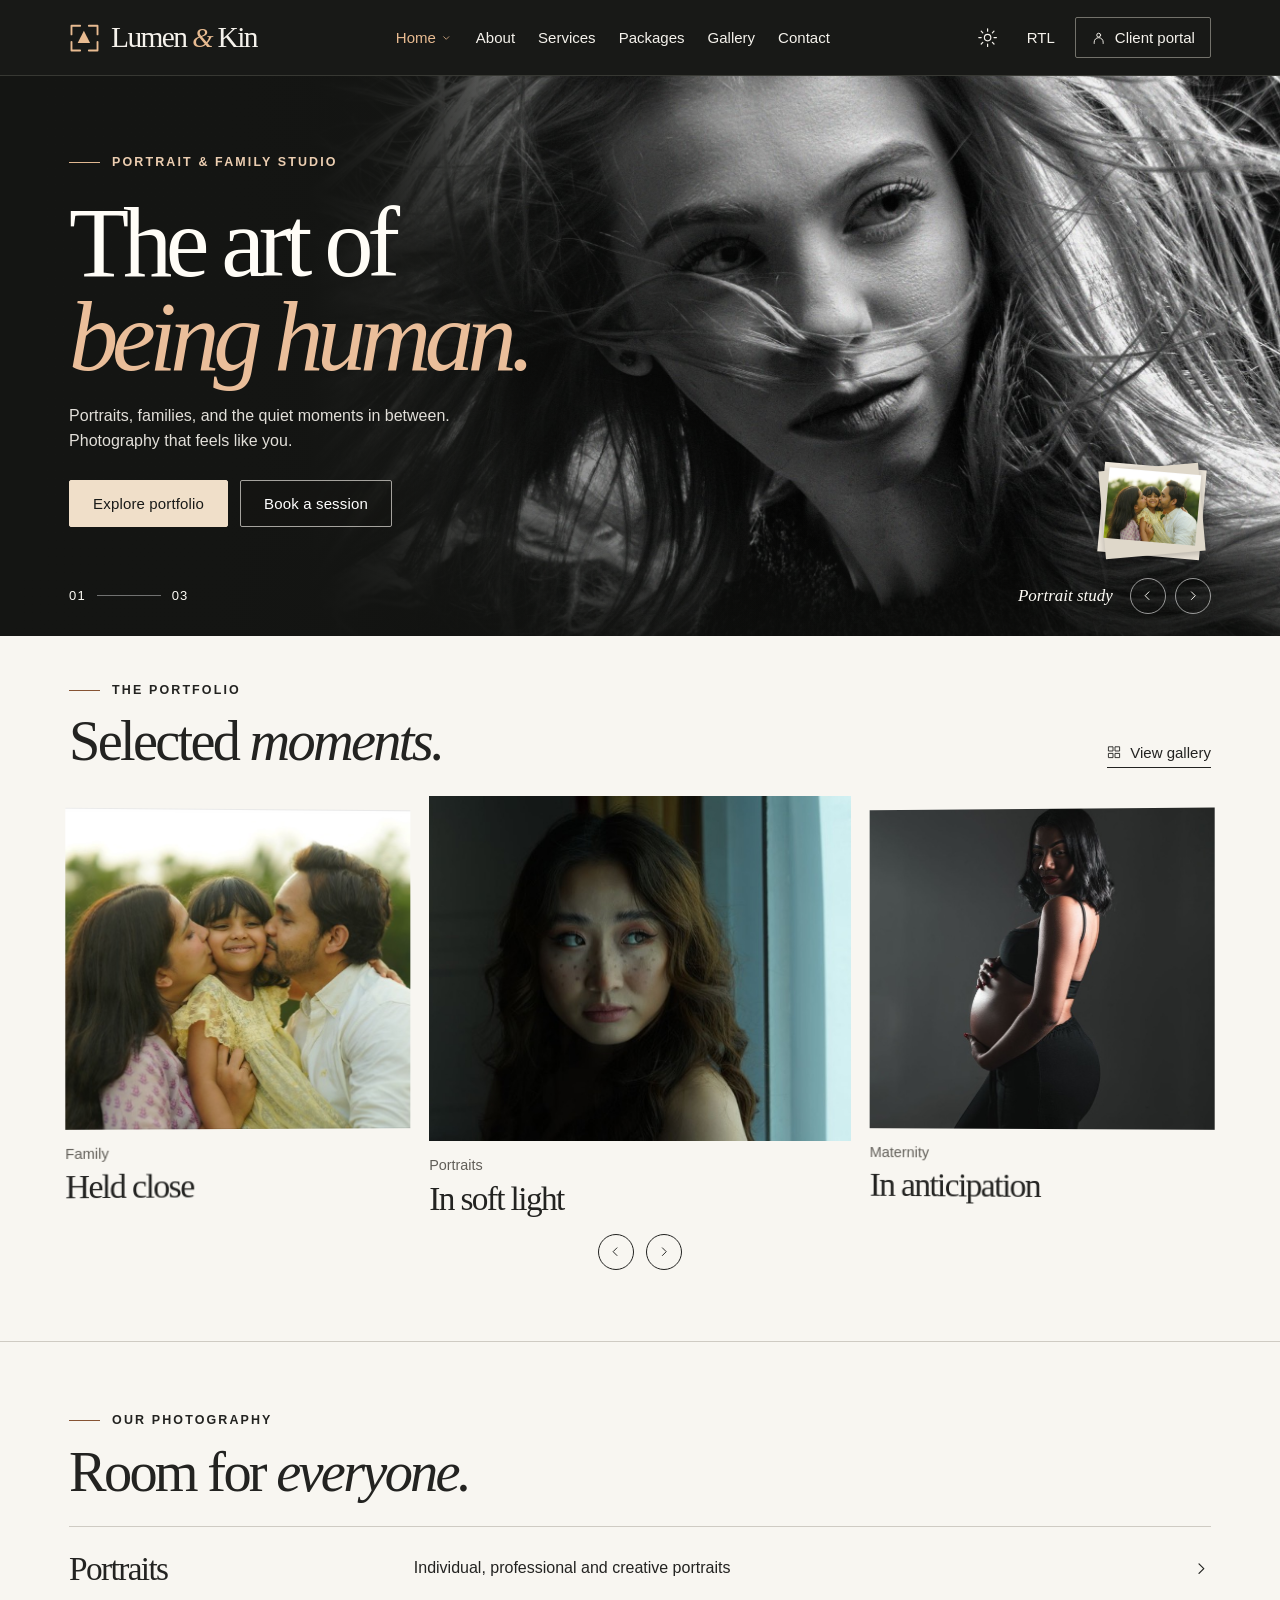
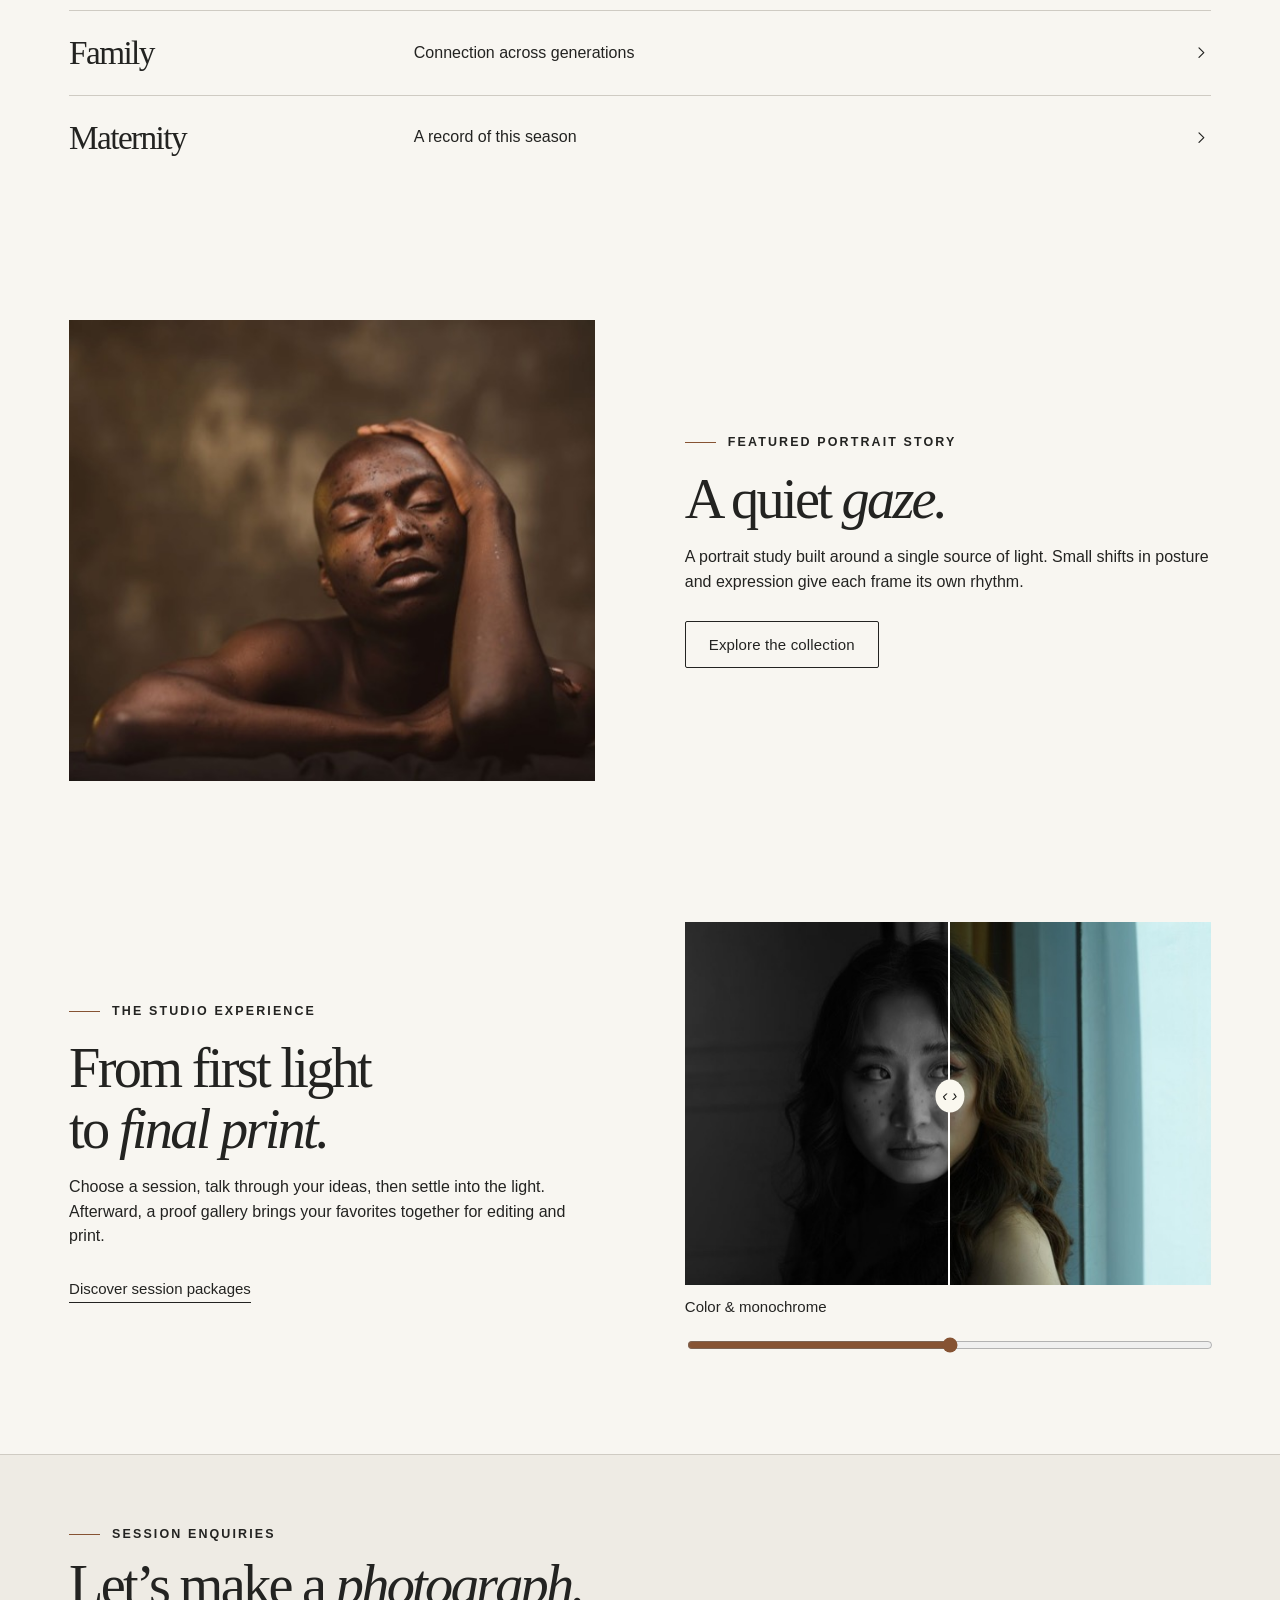
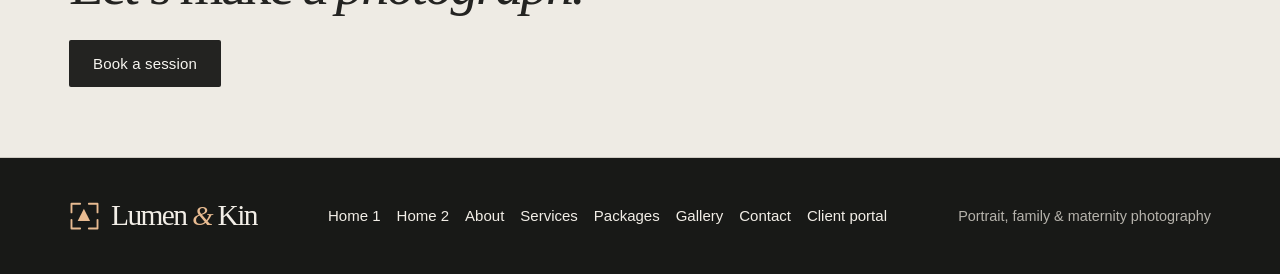
==== index.html @ b0a8c20d "Publish Lumen and Kin photography studio website" ====
<!doctype html>
<html lang="en">
  <head>
    <meta charset="utf-8" />
    <meta name="viewport" content="width=device-width,initial-scale=1" />
    <title>Photography studio | Lumen &amp; Kin</title>
    <meta
      name="description"
      content="Portrait, family and maternity photography at Lumen &amp; Kin."
    />
    <link rel="icon" href="assets/icons/mark.svg" />
    <link rel="stylesheet" href="assets/css/style.css" />
    <script src="assets/js/prefs.js"></script>
  </head>
  <body data-page="home">
    <header>
      <a class="brand" href="index.html"
        ><svg
          aria-hidden="true"
          viewBox="0 0 25 25"
          fill="none"
          stroke="currentColor"
          stroke-width="1.5"
          stroke-linecap="round"
          stroke-linejoin="round"
        >
          <path d="M2 10V3h7m14 7V3h-7M2 16v7h7m14-7v7h-7" />
          <path d="m7 17 5-10 5 10Z" fill="currentColor" stroke="none" /></svg
        ><span>Lumen <i>&amp;</i> Kin</span></a
      >
      <nav>
        <details>
          <summary class="active">
            Home
            <svg
              aria-hidden="true"
              viewBox="0 0 25 25"
              fill="none"
              stroke="currentColor"
              stroke-width="1.5"
              stroke-linecap="round"
              stroke-linejoin="round"
            >
              <path d="m7 10 5 5 5-5" />
            </svg>
          </summary>
          <div>
            <a class="" href="index.html">Home 1</a
            ><a class="" href="pages/home2.html">Home 2</a>
          </div>
        </details>
        <a class="" href="pages/about.html">About</a
        ><a class="" href="pages/services.html">Services</a
        ><a class="" href="pages/packages.html">Packages</a
        ><a class="" href="pages/gallery.html">Gallery</a
        ><a class="" href="pages/contact.html">Contact</a>
      </nav>
      <div class="utilities">
        <button class="icon" data-theme aria-label="Switch theme">
          <svg
            aria-hidden="true"
            viewBox="0 0 25 25"
            fill="none"
            stroke="currentColor"
            stroke-width="1.5"
            stroke-linecap="round"
            stroke-linejoin="round"
          >
            <circle cx="12" cy="12" r="4" />
            <path
              d="M12 1v3m0 16v3M1 12h3m16 0h3M4 4l2 2m12 12 2 2M4 20l2-2M18 6l2-2"
            />
          </svg></button
        ><button class="dir" data-dir>RTL</button
        ><a class="portal" href="pages/login.html"
          ><svg
            aria-hidden="true"
            viewBox="0 0 25 25"
            fill="none"
            stroke="currentColor"
            stroke-width="1.5"
            stroke-linecap="round"
            stroke-linejoin="round"
          >
            <circle cx="12" cy="8" r="3" />
            <path d="M5 21v-2a7 7 0 0 1 14 0v2" />
          </svg>
          Client portal</a
        >
      </div>
      <button class="hamb icon" aria-label="Open navigation" data-menu>
        <svg
          aria-hidden="true"
          viewBox="0 0 25 25"
          fill="none"
          stroke="currentColor"
          stroke-width="1.5"
          stroke-linecap="round"
          stroke-linejoin="round"
        >
          <path d="M3 6h18M3 12h18M3 18h18" />
        </svg>
      </button>
    </header>
    <dialog class="drawer">
      <div class="drawer-head">
        <a class="brand" href="index.html"
          ><svg
            aria-hidden="true"
            viewBox="0 0 25 25"
            fill="none"
            stroke="currentColor"
            stroke-width="1.5"
            stroke-linecap="round"
            stroke-linejoin="round"
          >
            <path d="M2 10V3h7m14 7V3h-7M2 16v7h7m14-7v7h-7" />
            <path d="m7 17 5-10 5 10Z" fill="currentColor" stroke="none" /></svg
          ><span>Lumen <i>&amp;</i> Kin</span></a
        ><button class="icon" data-close aria-label="Close navigation">
          <svg
            aria-hidden="true"
            viewBox="0 0 25 25"
            fill="none"
            stroke="currentColor"
            stroke-width="1.5"
            stroke-linecap="round"
            stroke-linejoin="round"
          >
            <path d="m5 5 14 14M19 5 5 19" />
          </svg>
        </button>
      </div>
      <div class="drawer-links">
        <a class="" href="index.html">Home 1</a
        ><a class="" href="pages/home2.html">Home 2</a
        ><a class="" href="pages/about.html">About</a
        ><a class="" href="pages/services.html">Services</a
        ><a class="" href="pages/packages.html">Packages</a
        ><a class="" href="pages/gallery.html">Gallery</a
        ><a class="" href="pages/contact.html">Contact</a
        ><a class="" href="pages/login.html">Client portal</a>
      </div>
      <div class="tools">
        <button class="icon" data-theme aria-label="Switch theme">
          <svg
            aria-hidden="true"
            viewBox="0 0 25 25"
            fill="none"
            stroke="currentColor"
            stroke-width="1.5"
            stroke-linecap="round"
            stroke-linejoin="round"
          >
            <circle cx="12" cy="12" r="4" />
            <path
              d="M12 1v3m0 16v3M1 12h3m16 0h3M4 4l2 2m12 12 2 2M4 20l2-2M18 6l2-2"
            />
          </svg></button
        ><button class="dir" data-dir>RTL</button>
      </div>
    </dialog>
    <main>
      <section class="hero">
        <img
          width="2000"
          height="1183"
          src="assets/images/hero.jpg"
          srcset="
            assets/images/hero-small.jpg  640w,
            assets/images/hero.jpg       2000w
          "
          sizes="(max-width: 740px) 100vw, 76vw"
          alt="Black-and-white portrait"
          class="hero-photo"
          loading="eager"
          decoding="async"
        />
        <div class="shade"></div>
        <div class="hero-copy">
          <div class="eyebrow"><b></b>PORTRAIT &amp; FAMILY STUDIO</div>
          <h1>The art of<br /><em>being human.</em></h1>
          <p>
            Portraits, families, and the quiet moments in between.<br
              class="wide"
            />
            Photography that feels like you.
          </p>
          <div class="actions">
            <a class="button" href="pages/gallery.html">Explore portfolio</a
            ><a class="button outline" href="pages/contact.html"
              >Book a session</a
            >
          </div>
        </div>
        <button
          class="print-stack"
          data-hero="1"
          aria-label="Focus next photographic print"
        >
          <img src="assets/images/family-small.jpg" alt="" />
        </button>
        <div class="hero-bottom">
          <span class="hero-index">01 <b></b> 03</span>
          <div class="hero-controls">
            <span id="hero-caption">Portrait study</span
            ><button
              class="round"
              data-hero="-1"
              aria-label="Previous photograph"
            >
              <svg
                aria-hidden="true"
                viewBox="0 0 25 25"
                fill="none"
                stroke="currentColor"
                stroke-width="1.5"
                stroke-linecap="round"
                stroke-linejoin="round"
              >
                <path d="m14 6-6 6 6 6" />
              </svg></button
            ><button class="round" data-hero="1" aria-label="Next photograph">
              <svg
                aria-hidden="true"
                viewBox="0 0 25 25"
                fill="none"
                stroke="currentColor"
                stroke-width="1.5"
                stroke-linecap="round"
                stroke-linejoin="round"
              >
                <path d="m10 6 6 6-6 6" />
              </svg>
            </button>
          </div>
        </div>
      </section>
      <section class="wrap selected">
        <div class="eyebrow"><b></b>THE PORTFOLIO</div>
        <div class="section-head">
          <h2>Selected <em>moments.</em></h2>
          <a class="textlink" href="pages/gallery.html"
            ><svg
              aria-hidden="true"
              viewBox="0 0 25 25"
              fill="none"
              stroke="currentColor"
              stroke-width="1.5"
              stroke-linecap="round"
              stroke-linejoin="round"
            >
              <path d="M3 3h7v7H3zM14 3h7v7h-7zM3 14h7v7H3zM14 14h7v7h-7z" />
            </svg>
            View gallery</a
          >
        </div>
        <div class="film" tabindex="0" aria-label="Selected moments gallery">
          <a href="pages/gallery.html?category=Family"
            ><img
              width="1600"
              height="1067"
              src="assets/images/family.jpg"
              srcset="
                assets/images/family-small.jpg  640w,
                assets/images/family.jpg       1600w
              "
              sizes="(max-width: 740px) 100vw, 50vw"
              alt="Held close"
              class=""
              loading="lazy"
              decoding="async"
            /><small>Family</small>
            <h3>Held close</h3></a
          ><a href="pages/gallery.html?category=Portraits"
            ><img
              width="1100"
              height="734"
              src="assets/images/portrait.jpg"
              srcset="
                assets/images/portrait-small.jpg  640w,
                assets/images/portrait.jpg       1100w
              "
              sizes="(max-width: 740px) 100vw, 50vw"
              alt="In soft light"
              class=""
              loading="lazy"
              decoding="async"
            /><small>Portraits</small>
            <h3>In soft light</h3></a
          ><a href="pages/gallery.html?category=Maternity"
            ><img
              width="1100"
              height="1375"
              src="assets/images/maternity.jpg"
              srcset="
                assets/images/maternity-small.jpg  640w,
                assets/images/maternity.jpg       1100w
              "
              sizes="(max-width: 740px) 100vw, 50vw"
              alt="In anticipation"
              class=""
              loading="lazy"
              decoding="async"
            /><small>Maternity</small>
            <h3>In anticipation</h3></a
          >
        </div>
        <div class="film-controls">
          <button class="round" data-film="-1" aria-label="Previous photograph">
            <svg
              aria-hidden="true"
              viewBox="0 0 25 25"
              fill="none"
              stroke="currentColor"
              stroke-width="1.5"
              stroke-linecap="round"
              stroke-linejoin="round"
            >
              <path d="m14 6-6 6 6 6" />
            </svg></button
          ><button class="round" data-film="1" aria-label="Next photograph">
            <svg
              aria-hidden="true"
              viewBox="0 0 25 25"
              fill="none"
              stroke="currentColor"
              stroke-width="1.5"
              stroke-linecap="round"
              stroke-linejoin="round"
            >
              <path d="m10 6 6 6-6 6" />
            </svg>
          </button>
        </div>
      </section>
      <section class="wrap editorial">
        <div class="eyebrow"><b></b>OUR PHOTOGRAPHY</div>
        <h2>Room for <em>everyone.</em></h2>
        <a href="pages/services.html#Portraits"
          ><h3>Portraits</h3>
          <span>Individual, professional and creative portraits</span
          ><svg
            aria-hidden="true"
            viewBox="0 0 25 25"
            fill="none"
            stroke="currentColor"
            stroke-width="1.5"
            stroke-linecap="round"
            stroke-linejoin="round"
          >
            <path d="m10 6 6 6-6 6" /></svg></a
        ><a href="pages/services.html#Family"
          ><h3>Family</h3>
          <span>Connection across generations</span
          ><svg
            aria-hidden="true"
            viewBox="0 0 25 25"
            fill="none"
            stroke="currentColor"
            stroke-width="1.5"
            stroke-linecap="round"
            stroke-linejoin="round"
          >
            <path d="m10 6 6 6-6 6" /></svg></a
        ><a href="pages/services.html#Maternity"
          ><h3>Maternity</h3>
          <span>A record of this season</span
          ><svg
            aria-hidden="true"
            viewBox="0 0 25 25"
            fill="none"
            stroke="currentColor"
            stroke-width="1.5"
            stroke-linecap="round"
            stroke-linejoin="round"
          >
            <path d="m10 6 6 6-6 6" /></svg
        ></a>
      </section>
      <section class="wrap story">
        <img
          width="1100"
          height="734"
          src="assets/images/portrait-2.jpg"
          srcset="
            assets/images/portrait-2-small.jpg  640w,
            assets/images/portrait-2.jpg       1100w
          "
          sizes="(max-width: 740px) 100vw, 50vw"
          alt="A portrait study in available light"
          class=""
          loading="lazy"
          decoding="async"
        />
        <div>
          <div class="eyebrow"><b></b>FEATURED PORTRAIT STORY</div>
          <h2>A quiet <em>gaze.</em></h2>
          <p>
            A portrait study built around a single source of light. Small shifts
            in posture and expression give each frame its own rhythm.
          </p>
          <a class="button outline" href="pages/gallery.html"
            >Explore the collection</a
          >
        </div>
      </section>
      <section class="wrap story">
        <div>
          <div class="eyebrow"><b></b>THE STUDIO EXPERIENCE</div>
          <h2>From first light<br />to <em>final print.</em></h2>
          <p>
            Choose a session, talk through your ideas, then settle into the
            light. Afterward, a proof gallery brings your favorites together for
            editing and print.
          </p>
          <a class="textlink" href="pages/packages.html"
            >Discover session packages</a
          >
        </div>
        <div>
          <div class="compare">
            <img
              width="1100"
              height="734"
              src="assets/images/portrait.jpg"
              srcset="
                assets/images/portrait-small.jpg  640w,
                assets/images/portrait.jpg       1100w
              "
              sizes="(max-width: 740px) 100vw, 50vw"
              alt="Portrait in color"
              class=""
              loading="lazy"
              decoding="async"
            /><img
              width="1100"
              height="734"
              src="assets/images/portrait.jpg"
              srcset="
                assets/images/portrait-small.jpg  640w,
                assets/images/portrait.jpg       1100w
              "
              sizes="(max-width: 740px) 100vw, 50vw"
              alt=""
              class="mono"
              loading="lazy"
              decoding="async"
            /><i></i>
          </div>
          <label class="range"
            >Color &amp; monochrome<input
              type="range"
              value="50"
              aria-label="Color and monochrome comparison"
          /></label>
        </div>
      </section>
      <section class="invite wrap">
        <div class="eyebrow"><b></b>SESSION ENQUIRIES</div>
        <h2>Let’s make a <em>photograph.</em></h2>
        <a class="button" href="pages/contact.html">Book a session</a>
      </section>
    </main>
    <footer>
      <a class="brand" href="index.html"
        ><svg
          aria-hidden="true"
          viewBox="0 0 25 25"
          fill="none"
          stroke="currentColor"
          stroke-width="1.5"
          stroke-linecap="round"
          stroke-linejoin="round"
        >
          <path d="M2 10V3h7m14 7V3h-7M2 16v7h7m14-7v7h-7" />
          <path d="m7 17 5-10 5 10Z" fill="currentColor" stroke="none" /></svg
        ><span>Lumen <i>&amp;</i> Kin</span></a
      >
      <nav>
        <a class="" href="index.html">Home 1</a
        ><a class="" href="pages/home2.html">Home 2</a
        ><a class="" href="pages/about.html">About</a
        ><a class="" href="pages/services.html">Services</a
        ><a class="" href="pages/packages.html">Packages</a
        ><a class="" href="pages/gallery.html">Gallery</a
        ><a class="" href="pages/contact.html">Contact</a
        ><a class="" href="pages/login.html">Client portal</a>
      </nav>
      <small>Portrait, family &amp; maternity photography</small>
    </footer>
    <button class="back icon" aria-label="Back to top">
      <svg
        aria-hidden="true"
        viewBox="0 0 25 25"
        fill="none"
        stroke="currentColor"
        stroke-width="1.5"
        stroke-linecap="round"
        stroke-linejoin="round"
      >
        <path d="m6 14 6-6 6 6" />
      </svg>
    </button>
    <dialog id="viewer">
      <div class="viewerbar">
        <span></span
        ><button class="icon" data-close aria-label="Close viewer">
          <svg
            aria-hidden="true"
            viewBox="0 0 25 25"
            fill="none"
            stroke="currentColor"
            stroke-width="1.5"
            stroke-linecap="round"
            stroke-linejoin="round"
          >
            <path d="m5 5 14 14M19 5 5 19" />
          </svg>
        </button>
      </div>
      <img alt="" />
      <div class="viewerbar">
        <button class="round" data-viewer="-1" aria-label="Previous photograph">
          <svg
            aria-hidden="true"
            viewBox="0 0 25 25"
            fill="none"
            stroke="currentColor"
            stroke-width="1.5"
            stroke-linecap="round"
            stroke-linejoin="round"
          >
            <path d="m14 6-6 6 6 6" />
          </svg></button
        ><button class="textlink" data-viewfav hidden></button
        ><button class="round" data-viewer="1" aria-label="Next photograph">
          <svg
            aria-hidden="true"
            viewBox="0 0 25 25"
            fill="none"
            stroke="currentColor"
            stroke-width="1.5"
            stroke-linecap="round"
            stroke-linejoin="round"
          >
            <path d="m10 6 6 6-6 6" />
          </svg>
        </button>
      </div>
    </dialog>
    <script defer src="assets/js/catalog.js"></script>
    <script defer src="assets/js/main.js"></script>
  </body>
</html>
---- assets/css/style.css ----
:root {
  color-scheme: light;
  --bg: #f8f6f1;
  --ink: #232321;
  --muted: #615e58;
  --line: #cfcbc3;
  --card: #eeebe4;
  --paper: #fffdf7;
  --accent: #865333;
  --gold: #e8bb91;
  --pad: clamp(20px, 5.4vw, 110px);
  font-family: "Helvetica Neue", Arial, sans-serif;
  font-size: 16px;
}
:root[data-theme="dark"] {
  color-scheme: dark;
  --bg: #1b1c1a;
  --ink: #f4f1eb;
  --muted: #bcb9b2;
  --line: #454641;
  --card: #262724;
  --paper: #30312f;
  --accent: #ebbd94;
}
* {
  box-sizing: border-box;
}
body {
  margin: 0;
  background: var(--bg);
  color: var(--ink);
  line-height: 1.55;
}
a,
button,
input,
select,
textarea {
  font: inherit;
}
a,
button {
  color: inherit;
}
a {
  text-decoration: none;
}
button,
summary,
select,
input[type="range"] {
  cursor: pointer;
}
button {
  background: none;
  border: 0;
}
button:focus-visible,
a:focus-visible,
summary:focus-visible,
input:focus-visible,
select:focus-visible,
textarea:focus-visible,
[tabindex]:focus-visible {
  outline: 3px solid #b47440;
  outline-offset: 4px;
}
button:disabled {
  opacity: 0.45;
  cursor: default;
}
[hidden] {
  display: none !important;
}
svg {
  width: 20px;
  height: 20px;
  flex: none;
}
img {
  display: block;
  max-width: 100%;
}
h1,
h2,
h3,
.brand {
  font-family: Georgia, "Times New Roman", serif;
  font-weight: 400;
  line-height: 1.07;
  margin: 0;
  letter-spacing: -0.048em;
}
h1 {
  font-size: clamp(3.3rem, 6.7vw, 7rem);
}
h2 {
  font-size: clamp(2.5rem, 4.4vw, 4.8rem);
}
h3 {
  font-size: clamp(1.6rem, 2.6vw, 2.8rem);
}
p {
  max-width: 63ch;
  margin: 1rem 0 1.6rem;
}
.muted,
.meta,
small {
  color: var(--muted);
}
small,
.meta {
  font-size: 0.9rem;
}
em {
  font-weight: 400;
}
.wrap {
  padding: clamp(42px, 5.5vw, 95px) var(--pad);
}
header {
  position: sticky;
  z-index: 10;
  top: 0;
  padding: 0 var(--pad);
  height: 76px;
  background: #181917;
  color: #f5f2ec;
  display: flex;
  align-items: center;
  justify-content: space-between;
  gap: 24px;
  border-bottom: 1px solid #373833;
}
header nav,
.utilities,
.tools,
.actions,
.section-head,
.hero-controls,
.film-controls,
.viewerbar,
.drawer-head {
  display: flex;
  align-items: center;
  gap: 20px;
}
.brand {
  display: inline-flex;
  align-items: center;
  gap: 11px;
  font-size: clamp(25px, 2.3vw, 38px);
  white-space: nowrap;
  direction: ltr;
}
.brand svg {
  width: 31px;
  height: 31px;
  color: var(--gold);
}
.brand i {
  color: var(--gold);
  font-size: 0.93em;
}
.brand span {
  letter-spacing: -0.055em;
}
header nav {
  gap: clamp(15px, 1.8vw, 32px);
}
header nav a,
summary,
.portal,
.dir {
  font-size: 15px;
}
header nav a:hover,
header summary:hover,
header .active {
  color: var(--gold);
}
details {
  position: relative;
}
summary {
  display: flex;
  align-items: center;
  gap: 4px;
  list-style: none;
}
summary::-webkit-details-marker {
  display: none;
}
summary svg {
  width: 13px;
}
header details > div {
  position: absolute;
  top: calc(100% + 14px);
  background: #22231f;
  padding: 12px;
  min-width: 115px;
  box-shadow: 0 8px 22px #0004;
}
header details a {
  display: block;
  padding: 7px;
}
.utilities {
  gap: 15px;
}
.portal {
  display: flex;
  gap: 8px;
  align-items: center;
  border: 1px solid #73726b;
  padding: 8px 15px;
  border-radius: 2px;
}
.portal svg {
  width: 16px;
}
.icon,
.round {
  display: inline-grid;
  place-items: center;
  min-width: 38px;
  min-height: 38px;
  padding: 6px;
}
.dir {
  padding: 5px;
}
.hamb {
  display: none;
}
.button {
  min-height: 46px;
  display: inline-flex;
  align-items: center;
  justify-content: center;
  background: var(--ink);
  color: var(--bg);
  padding: 11px 23px;
  border: 1px solid transparent;
  border-radius: 2px;
  font-size: 15px;
  font-weight: 500;
  letter-spacing: 0.01em;
}
.button:hover {
  filter: brightness(0.92);
}
.button.outline {
  border: 1px solid currentColor;
  background: transparent;
  color: inherit;
}
.actions {
  gap: 12px;
  flex-wrap: wrap;
}
.eyebrow {
  display: flex;
  align-items: center;
  gap: 12px;
  letter-spacing: 0.17em;
  font-size: 0.78rem;
  font-weight: 600;
  line-height: 1.4;
  text-transform: uppercase;
}
.eyebrow b {
  width: 31px;
  height: 1px;
  background: var(--accent);
}
.hero {
  position: relative;
  isolation: isolate;
  background: #151614;
  color: #fffdf7;
  min-height: 560px;
  height: min(43vw, 720px);
  overflow: hidden;
}
.hero-photo {
  position: absolute;
  inset-block: 0;
  right: 0;
  height: 100%;
  width: 76%;
  object-fit: cover;
  object-position: 50% 33%;
  z-index: -3;
  animation: develop 0.5s ease;
}
.shade {
  position: absolute;
  inset: 0;
  z-index: -2;
  background:
    linear-gradient(
      90deg,
      #141513 0%,
      #141513f5 17%,
      #131412c7 31%,
      #12131152 50%,
      transparent 71%
    ),
    linear-gradient(0deg, #10110faa, transparent 25%);
}
.hero-copy {
  padding: clamp(58px, 6.1vw, 116px) var(--pad) 88px;
}
.hero .eyebrow {
  color: #ecceb1;
}
.hero .eyebrow b {
  background: #e1b891;
}
.hero h1 {
  font-size: clamp(68px, 7.7vw, 138px);
  line-height: 0.96;
  margin: 24px 0 18px;
  letter-spacing: -0.065em;
}
.hero h1 em {
  color: #eabe9a;
}
.hero-copy p {
  font-size: clamp(16px, 1.15vw, 20px);
  line-height: 1.6;
  color: #e2dfd9;
  margin: 0 0 26px;
}
.hero .button {
  background: #f0dfc9;
  color: #191a18;
  border-color: #f0dfc9;
}
.hero .button.outline {
  border-color: #a5a39e;
  background: #13141244;
  color: white;
}
.hero-bottom {
  position: absolute;
  bottom: 22px;
  inset-inline: var(--pad);
  display: flex;
  justify-content: space-between;
  align-items: center;
}
.hero-index {
  font-size: 13px;
  letter-spacing: 0.08em;
  display: flex;
  align-items: center;
  gap: 11px;
}
.hero-index b {
  background: #ffffff65;
  height: 1px;
  width: 64px;
}
.hero-controls {
  gap: 9px;
}
.hero-controls > span {
  font:
    italic 17px Georgia,
    serif;
  margin-inline-end: 8px;
}
.round {
  border: 1px solid currentColor;
  border-radius: 50%;
  width: 36px;
  height: 36px;
  min-width: 36px;
  min-height: 36px;
}
.round svg {
  width: 16px;
  height: 16px;
}
.round:hover {
  background: #8883;
}
.hero-controls .round {
  border-color: #ffffff90;
}
.section-head {
  justify-content: space-between;
  align-items: baseline;
  flex-wrap: wrap;
}
.section-head h2,
.editorial h2,
.textblock h2,
.invite h2 {
  margin: 12px 0 24px;
}
.textlink {
  display: inline-flex;
  align-items: center;
  gap: 8px;
  border-bottom: 1px solid currentColor;
  font-size: 15px;
  padding: 2px 0;
}
.textlink svg {
  width: 15px;
  height: 15px;
}
.selected {
  padding-top: 46px;
}
.film {
  display: grid;
  grid-template-columns: 1fr 1.24fr 1fr;
  align-items: center;
  gap: 20px;
  perspective: 1300px;
  touch-action: pan-y;
}
.film a {
  min-width: 0;
}
.film img {
  width: 100%;
  height: clamp(220px, 25vw, 420px);
  object-fit: cover;
  object-position: center 33%;
  background: var(--card);
}
.film a:first-child {
  transform: rotateY(3deg);
}
.film a:last-child {
  transform: rotateY(-3deg);
}
.film a:nth-child(2) img {
  height: clamp(245px, 27vw, 450px);
}
.film small {
  display: block;
  margin-top: 13px;
}
.film h3 {
  margin: 4px 0;
}
.film-controls {
  justify-content: center;
  gap: 12px;
  margin-top: 14px;
}
.editorial,
.textblock,
.invite,
footer,
.packages article {
  border-top: 1px solid var(--line);
}
.editorial a {
  border-top: 1px solid var(--line);
  display: flex;
  align-items: center;
  gap: 25px;
  padding: 24px 0;
}
.editorial a h3 {
  min-width: 28%;
}
.editorial a svg {
  margin-inline-start: auto;
}
.story {
  display: grid;
  grid-template-columns: 1fr 1fr;
  gap: clamp(30px, 7vw, 120px);
  align-items: center;
}
.story > img,
.alternate > img {
  width: 100%;
  height: clamp(310px, 36vw, 580px);
  object-fit: cover;
  object-position: center 30%;
}
.story .eyebrow {
  margin-bottom: 18px;
}
.compare {
  position: relative;
  --split: 50%;
  aspect-ratio: 1.45;
}
.compare img {
  width: 100%;
  height: 100%;
  object-fit: cover;
  object-position: center 30%;
}
.compare .mono {
  position: absolute;
  inset: 0;
  filter: grayscale(1);
  clip-path: inset(0 calc(100% - var(--split)) 0 0);
}
.compare i {
  position: absolute;
  left: var(--split);
  top: 0;
  height: 100%;
  border-left: 2px solid white;
  pointer-events: none;
}
.range {
  margin-top: 10px;
}
.range input {
  direction: ltr;
}
.invite {
  background: var(--card);
}
footer {
  padding: 42px var(--pad);
  background: #181917;
  color: #f2eee7;
  display: flex;
  align-items: center;
  flex-wrap: wrap;
  justify-content: space-between;
  gap: 28px;
}
footer nav {
  display: flex;
  gap: 16px;
  flex-wrap: wrap;
  font-size: 15px;
}
footer small {
  color: #b6b3ac;
}
.back {
  position: fixed;
  bottom: 18px;
  right: 18px;
  border-radius: 50%;
  background: var(--ink);
  color: var(--bg);
  z-index: 5;
  visibility: hidden;
}
.back.show {
  visibility: visible;
}
.pagehead {
  padding-bottom: 30px;
}
.pagehead h1,
.alternate h1 {
  margin: 16px 0;
}
.alternate > img {
  height: clamp(260px, 42vw, 700px);
  margin-top: 30px;
}
.pagehead p {
  font-size: 18px;
}
.service {
  scroll-margin-top: 76px;
}
.service:nth-of-type(odd) > img {
  order: 1;
}
.packages {
  display: grid;
  grid-template-columns: 1fr 1fr;
  gap: 22px;
  padding-top: 10px;
}
.packages article {
  background: var(--card);
  padding: clamp(20px, 3vw, 55px);
  scroll-margin-top: 96px;
}
.packages article:nth-child(2) {
  background: #393e36;
  color: #f9f4eb;
}
.packages article:nth-child(2) .meta {
  color: #d6d8cf;
}
.packages h2 {
  font-size: clamp(34px, 3.6vw, 65px);
  margin: 14px 0;
}
.packages strong {
  font:
    32px Georgia,
    serif;
}
.filters {
  display: flex;
  gap: 8px;
  flex-wrap: wrap;
  margin-bottom: 24px;
}
.filters button,
.choice {
  border: 1px solid var(--line);
  padding: 8px 14px;
}
.filters [aria-pressed="true"],
.choice[aria-pressed="true"] {
  background: var(--ink);
  color: var(--bg);
}
.gallery-grid,
.proof-grid {
  display: grid;
  grid-template-columns: repeat(3, minmax(0, 1fr));
  gap: 24px;
}
.gallery-grid button,
.thumb {
  padding: 0;
  text-align: start;
  display: block;
  width: 100%;
}
.gallery-grid img,
.proof-grid img {
  width: 100%;
  aspect-ratio: 4/5;
  object-fit: cover;
  object-position: 50% 30%;
  background: var(--card);
}
.gallery-grid button span {
  display: flex;
  align-items: baseline;
  justify-content: space-between;
  gap: 8px;
  margin-top: 8px;
  font:
    24px Georgia,
    serif;
}
.gallery-grid small {
  font:
    14px Arial,
    sans-serif;
}
dialog {
  color: var(--ink);
  background: var(--bg);
  border: 1px solid var(--line);
  max-width: 94vw;
}
dialog::backdrop {
  background: #101110bb;
}
body:has(dialog[open]) {
  overflow: hidden;
}
.drawer {
  position: fixed;
  inset: 0 auto 0 0;
  margin: 0;
  height: 100dvh;
  max-height: none;
  width: min(350px, 90vw);
  padding: 20px;
  overflow: auto;
}
.drawer-head,
.viewerbar {
  justify-content: space-between;
}
.drawer-links {
  display: grid;
  gap: 2px;
  margin: 20px 0;
}
.drawer-links a {
  padding: 9px 0;
  border-bottom: 1px solid var(--line);
}
.drawer .brand svg,
.drawer .brand i {
  color: var(--accent);
}
#viewer {
  width: fit-content;
  padding: 14px;
}
#viewer > img {
  width: auto;
  max-width: min(960px, 85vw);
  height: min(65vh, 700px);
  object-fit: contain;
}
.viewerbar {
  padding: 6px;
}
.formwrap {
  max-width: 1050px;
  padding-top: 10px;
}
.formgrid,
.dash-split {
  display: grid;
  grid-template-columns: 1fr 1fr;
  gap: 0 18px;
}
label {
  display: block;
  margin-bottom: 18px;
  font-size: 15px;
}
input,
textarea,
select {
  display: block;
  width: 100%;
  margin-top: 6px;
  border: 1px solid var(--line);
  border-radius: 2px;
  background: var(--paper);
  color: var(--ink);
  padding: 12px;
  min-width: 0;
}
select {
  appearance: none;
  padding-inline-end: 32px;
  background-image: url("data:image/svg+xml,%3Csvg xmlns='http://www.w3.org/2000/svg' width='12' height='8'%3E%3Cpath d='m1 1 5 5 5-5' fill='none' stroke='%23888075' stroke-width='2'/%3E%3C/svg%3E");
  background-repeat: no-repeat;
  background-position: right 12px center;
}
textarea {
  resize: vertical;
}
pre {
  white-space: pre-wrap;
  overflow-wrap: anywhere;
  font: inherit;
}
.login {
  min-height: 100dvh;
  display: grid;
  grid-template-columns: 1fr 1fr;
}
.login-image {
  position: relative;
}
.login-image img {
  height: 100%;
  width: 100%;
  object-fit: cover;
  position: absolute;
}
.login > section {
  padding: clamp(28px, 6vw, 100px);
  align-self: center;
}
.login .brand {
  margin-bottom: 45px;
}
.login .eyebrow {
  margin: 12px 0;
}
.login form {
  margin-bottom: 12px;
}
.login > section > .button,
.login > section > .textlink:last-child {
  display: block;
  width: fit-content;
  margin-top: 18px;
}
.password {
  position: relative;
}
.password input {
  padding-inline-end: 70px;
}
.password button {
  position: absolute;
  inset-inline-end: 4px;
  top: 5px;
  padding: 8px;
}
.check {
  display: flex;
  gap: 10px;
  align-items: center;
}
.check input {
  width: auto;
  margin: 0;
}
.dash {
  display: grid;
  grid-template-columns: 240px minmax(0, 1fr);
  min-height: 100dvh;
}
.dash aside {
  position: sticky;
  top: 0;
  height: 100dvh;
  overflow: auto;
  padding: 32px 22px;
  background: #1d201d;
  color: #f5f1e9;
}
.dash aside .brand {
  font-size: 28px;
  gap: 7px;
}
.dash aside .brand svg {
  width: 26px;
}
.dash aside nav {
  display: grid;
  gap: 4px;
  margin: 40px 0 25px;
}
.dash aside nav a {
  padding: 10px;
  border-radius: 2px;
}
.dash aside .active {
  background: #393a33;
}
.dash aside .tools {
  margin-top: 25px;
}
.dash > header {
  display: none;
}
.dash main {
  padding: clamp(24px, 4vw, 75px);
  max-width: 1450px;
  width: 100%;
  overflow-wrap: anywhere;
}
.dash h1 {
  font-size: clamp(42px, 5vw, 78px);
  margin: 14px 0;
}
.dash h2,
#review h2 {
  font-size: clamp(26px, 3vw, 40px);
  margin: 20px 0;
}
.dash h3 {
  font-size: 25px;
}
.dash .panel {
  padding: 24px;
  background: var(--card);
  margin: 20px 0;
}
.dash .panel > :first-child {
  margin-top: 0;
}
.dash .proof-grid {
  gap: 18px;
}
.proof-actions,
.orderrow {
  display: flex;
  align-items: center;
  justify-content: space-between;
  gap: 12px;
  flex-wrap: wrap;
  padding: 10px 0;
}
.orderrow {
  border-bottom: 1px solid var(--line);
}
.orderrow input {
  width: 75px;
}
.orderrow img {
  width: 64px;
  height: 72px;
  object-fit: cover;
}
.dash label {
  max-width: 600px;
}
.dash .stats {
  display: flex;
  gap: 30px;
  flex-wrap: wrap;
}
.stats strong {
  font:
    36px Georgia,
    serif;
  display: block;
}
.dash .bannerphoto {
  width: 100%;
  max-height: 300px;
  object-fit: cover;
  object-position: center 35%;
}
.notice {
  color: var(--muted);
  font-size: 15px;
}
.dash form {
  max-width: 760px;
}
.dash form .panel {
  border-inline-start: 2px solid var(--accent);
}
.check input,
.range input {
  accent-color: var(--accent);
}
[dir="rtl"] select {
  background-position: left 12px center;
}
[dir="rtl"] .hero-photo {
  right: auto;
  left: 0;
}
[dir="rtl"] .shade {
  transform: scaleX(-1);
}
@keyframes develop {
  from {
    opacity: 0.55;
    transform: scale(1.015);
  }
  to {
    opacity: 1;
    transform: scale(1);
  }
}
@media (max-width: 1180px) {
  header nav,
  .utilities {
    display: none;
  }
  .hamb,
  .dash > header {
    display: flex;
  }
  .dash {
    display: block;
  }
  .dash aside {
    display: none;
  }
  .dash > header {
    justify-content: space-between;
  }
  .hero {
    height: 540px;
    min-height: 520px;
  }
  .hero-copy {
    padding-top: 68px;
  }
  .hero h1 {
    font-size: clamp(72px, 8.2vw, 110px);
  }
}
@media (max-width: 740px) {
  header {
    height: 64px;
  }
  .brand {
    font-size: 27px;
  }
  .hero {
    height: 600px;
    min-height: 0;
  }
  .hero-photo {
    width: 100%;
    height: 76%;
    object-position: 55% 29%;
  }
  .shade {
    background: linear-gradient(
      0deg,
      #141513 2%,
      #141513fa 24%,
      #141513ab 48%,
      #10110f05 76%
    );
  }
  .hero-copy {
    position: absolute;
    bottom: 65px;
    padding: 0 var(--pad);
  }
  .hero h1 {
    font-size: clamp(57px, 12vw, 82px);
    margin: 14px 0;
  }
  .hero-copy p {
    max-width: 390px;
    font-size: 16px;
    margin-bottom: 20px;
  }
  .hero-bottom {
    bottom: 14px;
  }
  .hero-controls > span {
    font-size: 14px;
  }
  .hero .button {
    padding: 10px 15px;
  }
  .hero-index b {
    width: 36px;
  }
  .wide {
    display: none;
  }
  .film {
    display: block;
  }
  .film a {
    display: none !important;
    transform: none !important;
  }
  .film a:nth-child(2) {
    display: block !important;
  }
  .film a:nth-child(2) img {
    height: 330px;
  }
  .film-controls {
    justify-content: flex-end;
    margin-top: -40px;
    position: relative;
    width: fit-content;
    margin-inline-start: auto;
  }
  .selected {
    padding-top: 35px;
  }
  .story,
  .packages,
  .login,
  .formgrid,
  .dash-split {
    grid-template-columns: 1fr;
  }
  .story {
    gap: 24px;
  }
  .service:nth-of-type(odd) > img {
    order: 0;
  }
  .editorial a {
    flex-wrap: wrap;
    gap: 8px;
  }
  .editorial a h3 {
    flex: 1;
  }
  .editorial a span {
    order: 2;
    width: 100%;
  }
  .gallery-grid,
  .proof-grid {
    grid-template-columns: repeat(2, minmax(0, 1fr));
    gap: 14px;
  }
  .gallery-grid button span {
    display: block;
    font-size: 20px;
  }
  .gallery-grid small {
    display: block;
  }
  .pagehead p {
    font-size: 16px;
  }
  .login-image {
    height: 190px;
  }
  .login-image img {
    object-position: center 30%;
  }
  .login .brand {
    margin-bottom: 15px;
  }
  .login > section {
    padding: 26px var(--pad);
  }
  .dash .panel {
    padding: 16px;
  }
  .dash main {
    padding: 25px var(--pad);
  }
  .section-head {
    gap: 4px;
  }
  .selected .section-head {
    margin-bottom: 14px;
  }
  .selected .section-head h2 {
    margin-bottom: 0;
  }
  .textlink {
    font-size: 14px;
  }
  .eyebrow {
    font-size: 12px;
  }
  .actions {
    gap: 8px;
  }
  .invite h2 {
    margin: 14px 0 22px;
  }
  .drawer .tools {
    gap: 12px;
  }
}
@media (max-width: 380px) {
  .hero {
    height: 620px;
  }
  .selected .section-head {
    align-items: flex-start;
    flex-direction: column;
    gap: 10px;
  }
  .proof-grid {
    grid-template-columns: 1fr;
  }
}
@media (prefers-reduced-motion: reduce) {
  *,
  *::before,
  *::after {
    animation: none !important;
    transition: none !important;
    scroll-behavior: auto !important;
  }
}
#booking-review {
  padding: 28px;
  width: min(520px, 90vw);
}
.dash details summary {
  font-size: 16px;
  padding: 12px 0;
}
.dash .bannerphoto + h3 {
  margin-top: 16px;
}
.hero-photo {
  mask-image: linear-gradient(90deg, transparent, #000 23%);
}
[dir="rtl"] .hero-photo {
  mask-image: linear-gradient(270deg, transparent, #000 23%);
}
.print-stack {
  position: absolute;
  inset-inline-end: calc(var(--pad) + 8px);
  bottom: 80px;
  width: clamp(86px, 8vw, 143px);
  padding: 5px 5px 14px;
  background: #eee7db;
  box-shadow: 0 4px 16px #0006;
  transform: rotate(5deg);
  transition: transform 0.25s;
}
.print-stack:before {
  content: "";
  position: absolute;
  inset: 1px;
  background: #dfd8ca;
  transform: rotate(-10deg);
  z-index: -1;
  box-shadow: 0 2px 8px #0004;
}
.print-stack img {
  width: 100%;
  height: auto;
  aspect-ratio: 1.3;
  object-fit: cover;
}
.print-stack:hover,
.print-stack:focus-visible {
  transform: rotate(1deg) translateY(-3px);
}
.compare {
  cursor: ew-resize;
  touch-action: pan-y;
}
.compare i:after {
  content: "‹ ›";
  position: absolute;
  top: 48%;
  left: 0;
  transform: translate(-50%, -50%);
  border-radius: 50%;
  padding: 4px 7px;
  color: #191a18;
  background: #faf8ef;
  white-space: nowrap;
}
.hero-photo {
  height: 100%;
}
@media (max-width: 740px) {
  .print-stack {
    display: none;
  }
  .hero-photo,
  [dir="rtl"] .hero-photo {
    height: 76%;
    mask-image: linear-gradient(0deg, transparent, #000 25%);
  }
}
#viewer {
  touch-action: pan-y;
}
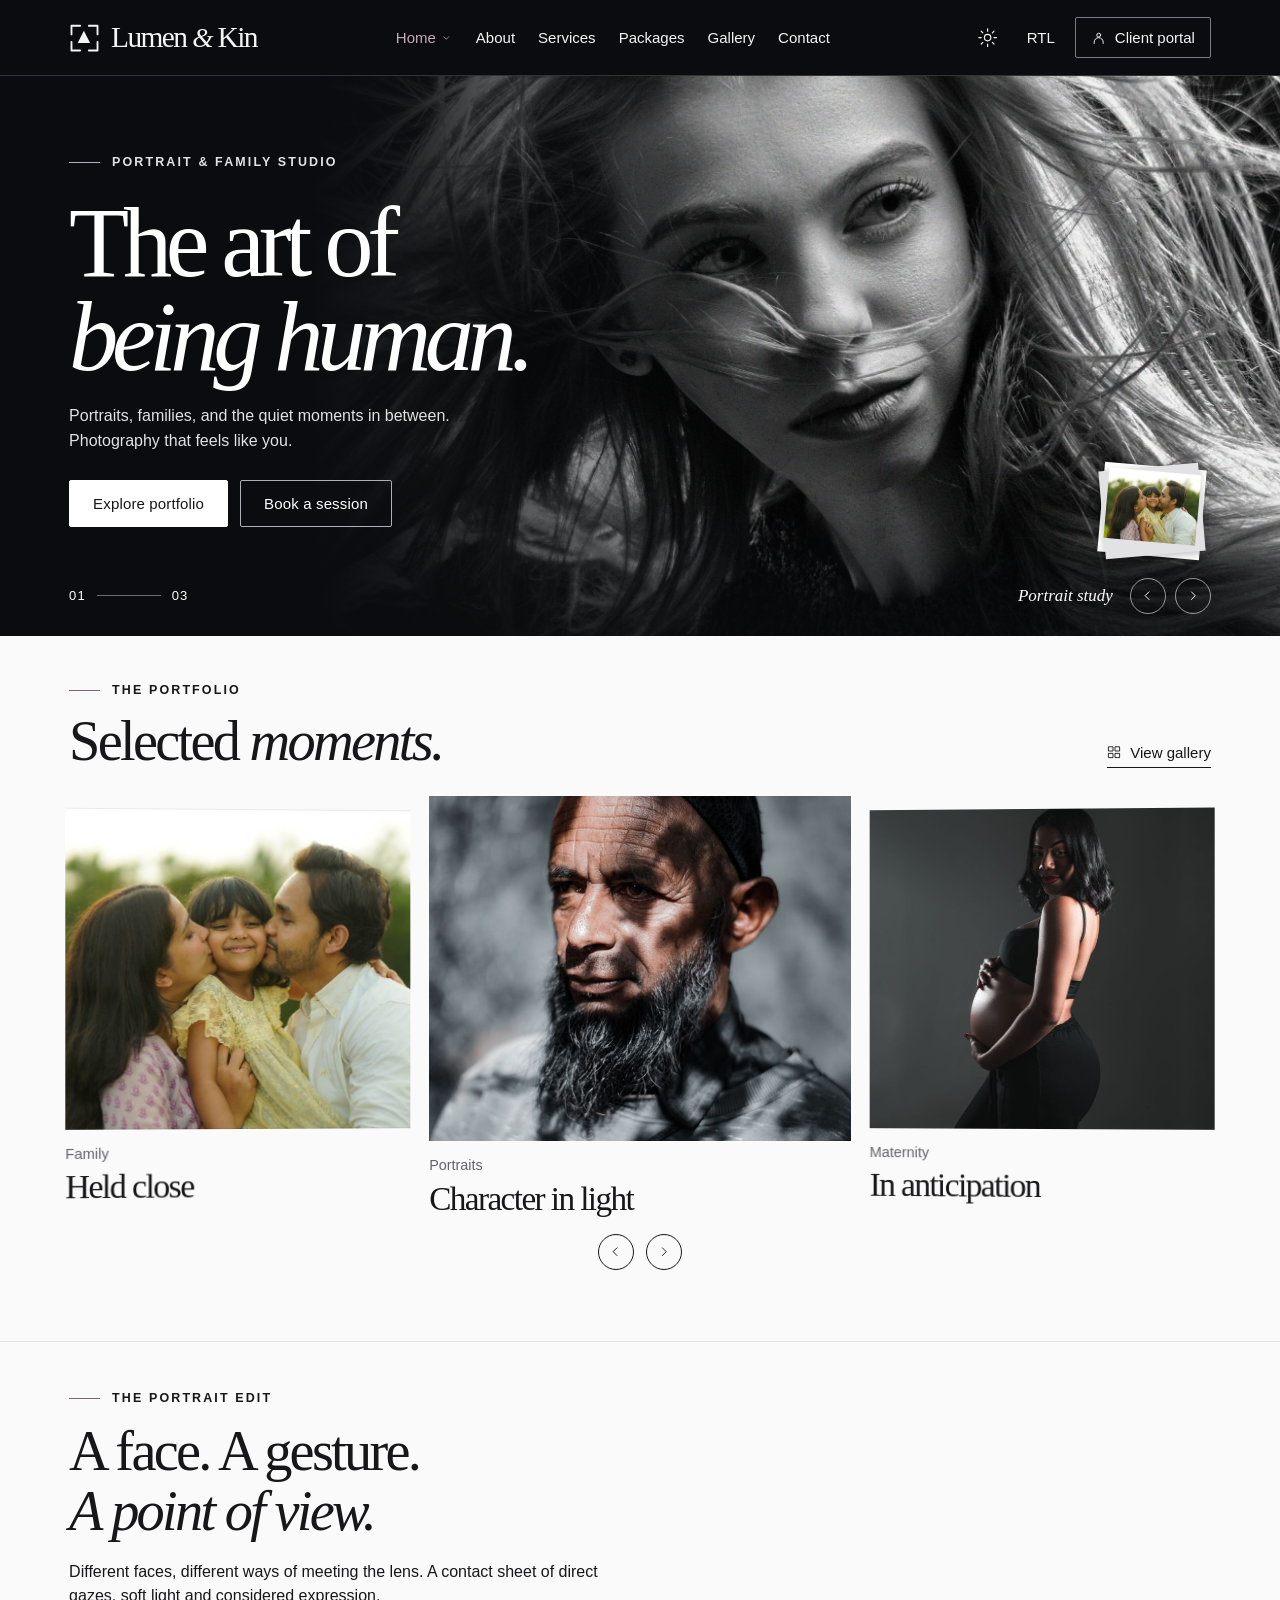
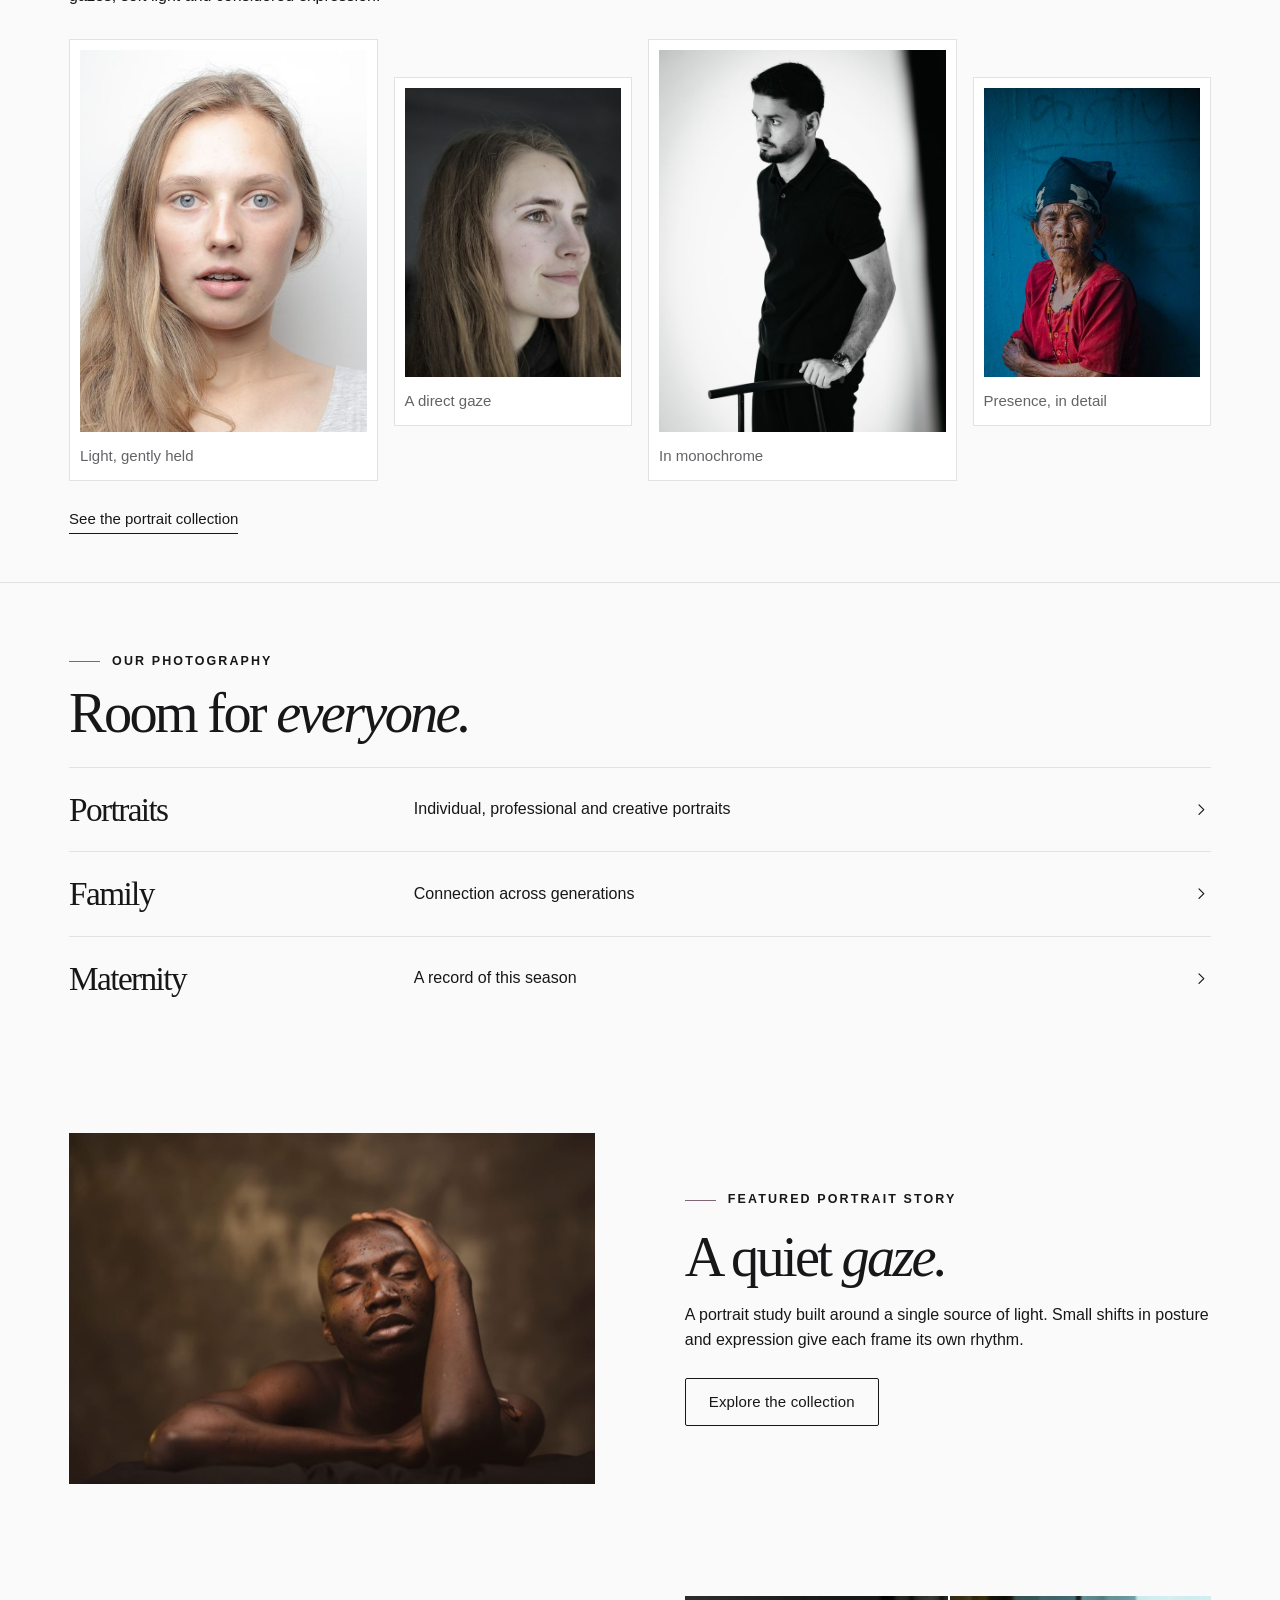
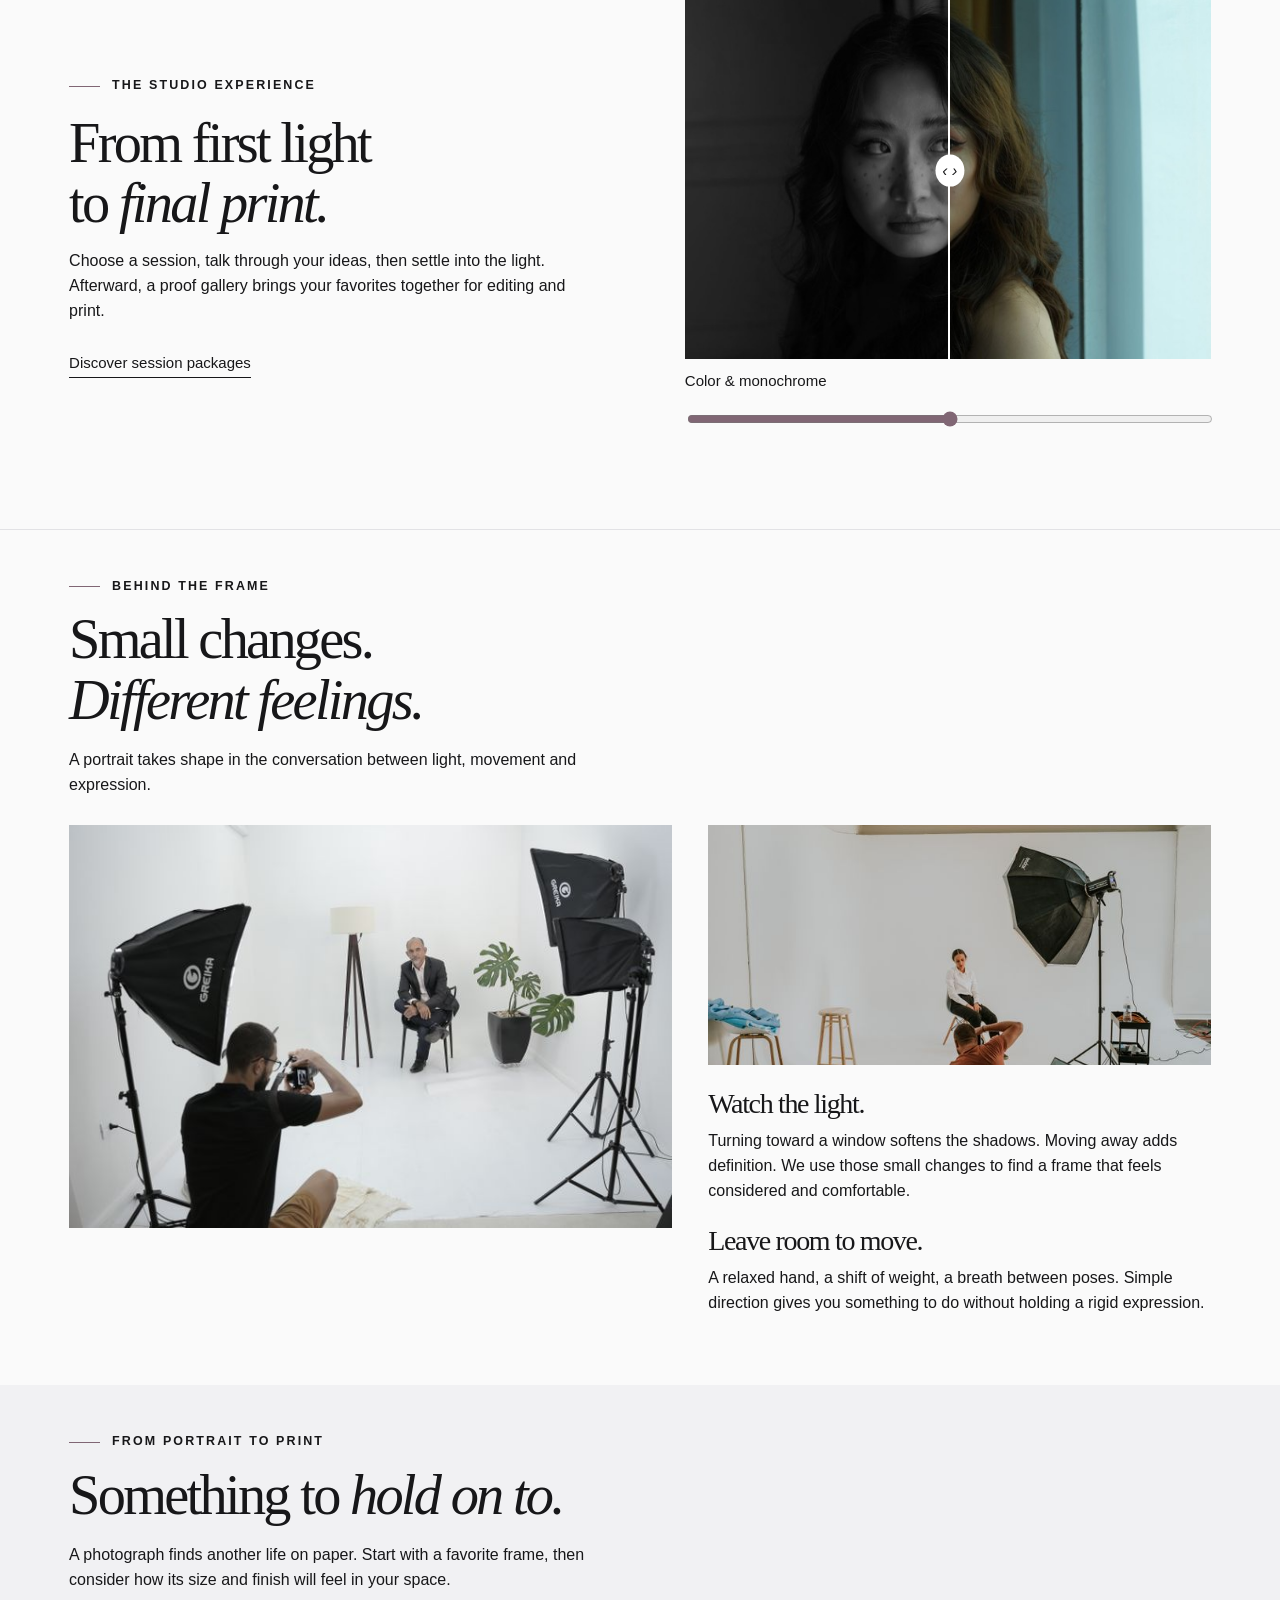
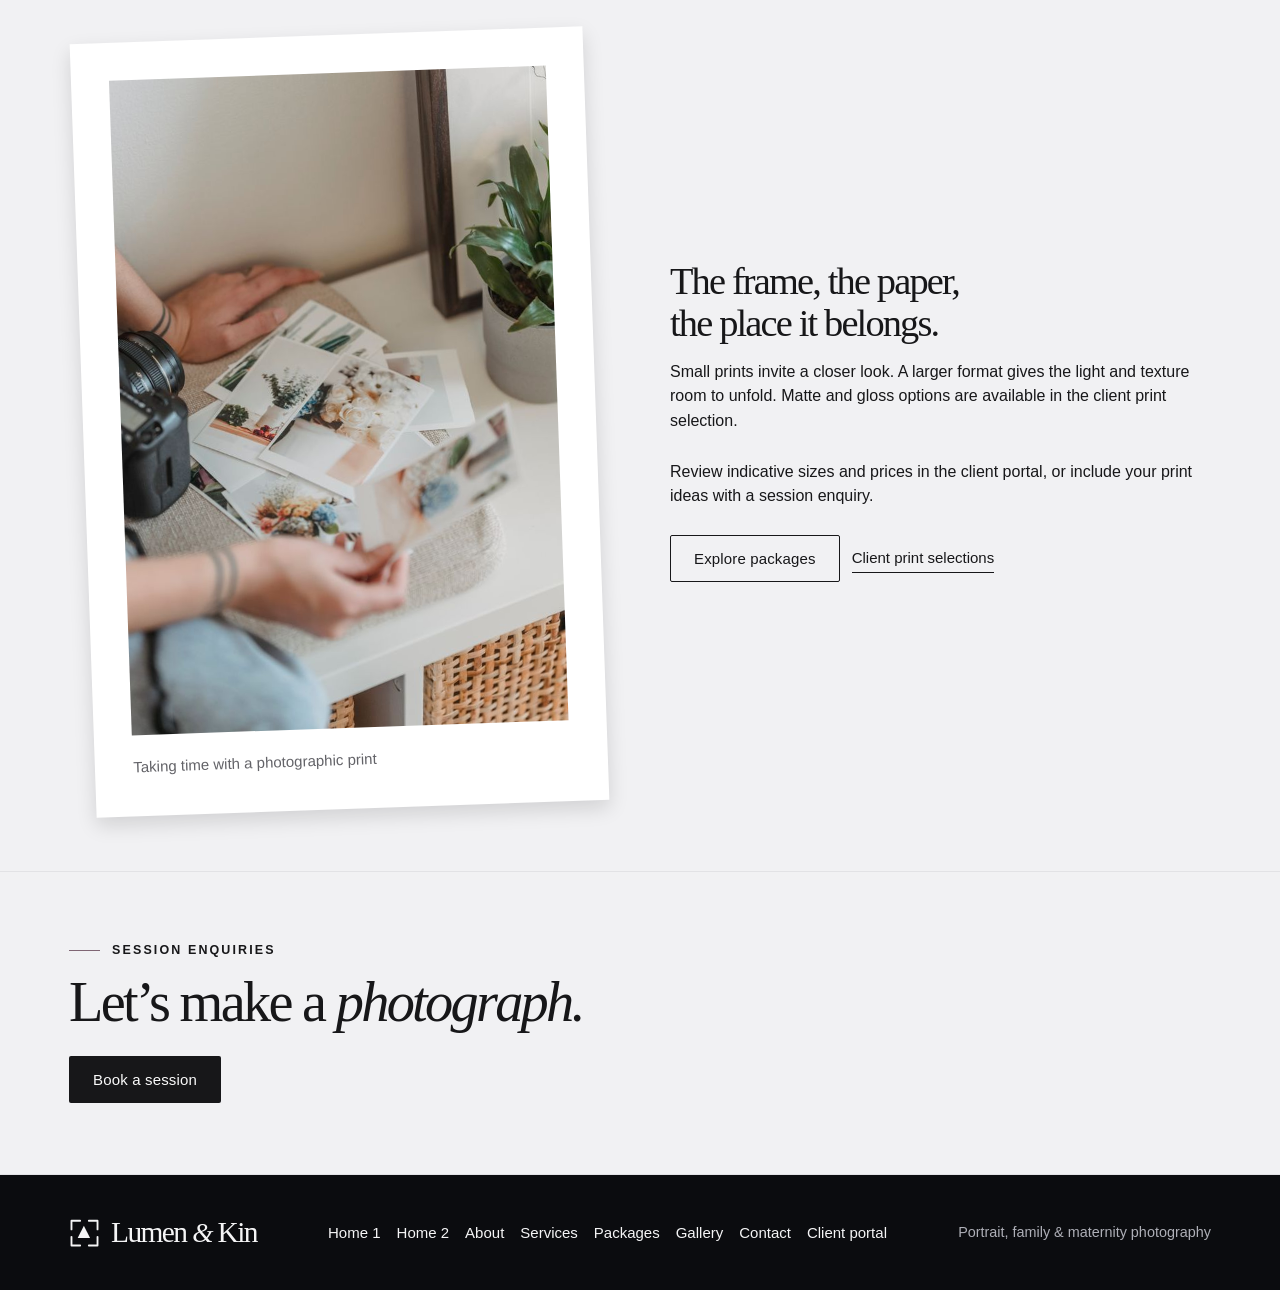
==== commit 0a86ef90: "Expand photography portfolio and refine monochrome visual system" ====
--- a/index.html
+++ b/index.html
@@ -10,6 +10,9 @@
     />
     <link rel="icon" href="assets/icons/mark.svg" />
     <link rel="stylesheet" href="assets/css/style.css" />
+    <link rel="stylesheet" href="assets/css/homepages.css" />
+    <link rel="stylesheet" href="assets/css/gallery.css" />
+    <link rel="stylesheet" href="assets/css/refinement.css" />
     <script src="assets/js/prefs.js"></script>
   </head>
   <body data-page="home">
@@ -163,18 +166,18 @@
     <main>
       <section class="hero">
         <img
-          width="2000"
-          height="1183"
-          src="assets/images/hero.jpg"
+          src="assets/images/portraits/hero.jpg"
           srcset="
-            assets/images/hero-small.jpg  640w,
-            assets/images/hero.jpg       2000w
+            assets/images/portraits/hero-small.jpg  640w,
+            assets/images/portraits/hero.jpg       2000w
           "
           sizes="(max-width: 740px) 100vw, 76vw"
           alt="Black-and-white portrait"
           class="hero-photo"
           loading="eager"
           decoding="async"
+          width="2000"
+          height="1183"
         />
         <div class="shade"></div>
         <div class="hero-copy">
@@ -198,7 +201,12 @@
           data-hero="1"
           aria-label="Focus next photographic print"
         >
-          <img src="assets/images/family-small.jpg" alt="" />
+          <img
+            src="assets/images/family/family-small.jpg"
+            alt=""
+            width="640"
+            height="427"
+          />
         </button>
         <div class="hero-bottom">
           <span class="hero-index">01 <b></b> 03</span>
@@ -258,50 +266,50 @@
         <div class="film" tabindex="0" aria-label="Selected moments gallery">
           <a href="pages/gallery.html?category=Family"
             ><img
-              width="1600"
-              height="1067"
-              src="assets/images/family.jpg"
-              srcset="
-                assets/images/family-small.jpg  640w,
-                assets/images/family.jpg       1600w
+              src="assets/images/family/family.jpg"
+              srcset="
+                assets/images/family/family-small.jpg  640w,
+                assets/images/family/family.jpg       1600w
               "
               sizes="(max-width: 740px) 100vw, 50vw"
               alt="Held close"
               class=""
               loading="lazy"
               decoding="async"
+              width="1600"
+              height="1067"
             /><small>Family</small>
             <h3>Held close</h3></a
           ><a href="pages/gallery.html?category=Portraits"
             ><img
-              width="1100"
-              height="734"
-              src="assets/images/portrait.jpg"
-              srcset="
-                assets/images/portrait-small.jpg  640w,
-                assets/images/portrait.jpg       1100w
+              src="assets/images/portraits/p-character.jpg"
+              srcset="
+                assets/images/portraits/p-character-small.jpg  640w,
+                assets/images/portraits/p-character.jpg       1100w
               "
               sizes="(max-width: 740px) 100vw, 50vw"
-              alt="In soft light"
+              alt="Character in light"
               class=""
               loading="lazy"
               decoding="async"
+              width="1400"
+              height="2100"
             /><small>Portraits</small>
-            <h3>In soft light</h3></a
+            <h3>Character in light</h3></a
           ><a href="pages/gallery.html?category=Maternity"
             ><img
-              width="1100"
-              height="1375"
-              src="assets/images/maternity.jpg"
-              srcset="
-                assets/images/maternity-small.jpg  640w,
-                assets/images/maternity.jpg       1100w
+              src="assets/images/maternity/maternity.jpg"
+              srcset="
+                assets/images/maternity/maternity-small.jpg  640w,
+                assets/images/maternity/maternity.jpg       1100w
               "
               sizes="(max-width: 740px) 100vw, 50vw"
               alt="In anticipation"
               class=""
               loading="lazy"
               decoding="async"
+              width="1100"
+              height="1375"
             /><small>Maternity</small>
             <h3>In anticipation</h3></a
           >
@@ -334,6 +342,85 @@
           </button>
         </div>
       </section>
+      <section class="wrap portrait-edit">
+        <div class="collection-intro">
+          <div class="eyebrow"><b></b>THE PORTRAIT EDIT</div>
+          <h2>A face. A gesture.<br /><em>A point of view.</em></h2>
+          <p>
+            Different faces, different ways of meeting the lens. A contact sheet
+            of direct gazes, soft light and considered expression.
+          </p>
+        </div>
+        <div class="contact-sheet">
+          <figure>
+            <img
+              src="assets/images/portraits/p-light.jpg"
+              srcset="
+                assets/images/portraits/p-light-small.jpg  640w,
+                assets/images/portraits/p-light.jpg       1400w
+              "
+              sizes="(max-width:740px) 100vw, 45vw"
+              alt="Woman framed in soft light"
+              loading="lazy"
+              decoding="async"
+              width="1400"
+              height="1153"
+            />
+            <figcaption>Light, gently held</figcaption>
+          </figure>
+          <figure>
+            <img
+              src="assets/images/portraits/p-gaze.jpg"
+              srcset="
+                assets/images/portraits/p-gaze-small.jpg  640w,
+                assets/images/portraits/p-gaze.jpg       1400w
+              "
+              sizes="(max-width:740px) 100vw, 45vw"
+              alt="Portrait of a woman with long hair"
+              loading="lazy"
+              decoding="async"
+              width="1400"
+              height="1742"
+            />
+            <figcaption>A direct gaze</figcaption>
+          </figure>
+          <figure>
+            <img
+              src="assets/images/portraits/p-mono.jpg"
+              srcset="
+                assets/images/portraits/p-mono-small.jpg  640w,
+                assets/images/portraits/p-mono.jpg       1400w
+              "
+              sizes="(max-width:740px) 100vw, 45vw"
+              alt="Monochrome studio portrait of a man"
+              loading="lazy"
+              decoding="async"
+              width="1400"
+              height="2100"
+            />
+            <figcaption>In monochrome</figcaption>
+          </figure>
+          <figure>
+            <img
+              src="assets/images/portraits/p-heritage.jpg"
+              srcset="
+                assets/images/portraits/p-heritage-small.jpg  640w,
+                assets/images/portraits/p-heritage.jpg       1400w
+              "
+              sizes="(max-width:740px) 100vw, 45vw"
+              alt="Portrait of an older woman wearing a cap"
+              loading="lazy"
+              decoding="async"
+              width="1400"
+              height="2179"
+            />
+            <figcaption>Presence, in detail</figcaption>
+          </figure>
+        </div>
+        <a class="textlink" href="pages/gallery.html?category=Portraits"
+          >See the portrait collection</a
+        >
+      </section>
       <section class="wrap editorial">
         <div class="eyebrow"><b></b>OUR PHOTOGRAPHY</div>
         <h2>Room for <em>everyone.</em></h2>
@@ -378,20 +465,20 @@
             <path d="m10 6 6 6-6 6" /></svg
         ></a>
       </section>
-      <section class="wrap story">
+      <section class="wrap story featured-story">
         <img
-          width="1100"
-          height="734"
-          src="assets/images/portrait-2.jpg"
+          src="assets/images/portraits/portrait-2.jpg"
           srcset="
-            assets/images/portrait-2-small.jpg  640w,
-            assets/images/portrait-2.jpg       1100w
+            assets/images/portraits/portrait-2-small.jpg  640w,
+            assets/images/portraits/portrait-2.jpg       1100w
           "
           sizes="(max-width: 740px) 100vw, 50vw"
           alt="A portrait study in available light"
           class=""
           loading="lazy"
           decoding="async"
+          width="1100"
+          height="734"
         />
         <div>
           <div class="eyebrow"><b></b>FEATURED PORTRAIT STORY</div>
@@ -421,31 +508,31 @@
         <div>
           <div class="compare">
             <img
-              width="1100"
-              height="734"
-              src="assets/images/portrait.jpg"
-              srcset="
-                assets/images/portrait-small.jpg  640w,
-                assets/images/portrait.jpg       1100w
+              src="assets/images/portraits/portrait.jpg"
+              srcset="
+                assets/images/portraits/portrait-small.jpg  640w,
+                assets/images/portraits/portrait.jpg       1100w
               "
               sizes="(max-width: 740px) 100vw, 50vw"
               alt="Portrait in color"
               class=""
               loading="lazy"
               decoding="async"
-            /><img
               width="1100"
               height="734"
-              src="assets/images/portrait.jpg"
-              srcset="
-                assets/images/portrait-small.jpg  640w,
-                assets/images/portrait.jpg       1100w
+            /><img
+              src="assets/images/portraits/portrait.jpg"
+              srcset="
+                assets/images/portraits/portrait-small.jpg  640w,
+                assets/images/portraits/portrait.jpg       1100w
               "
               sizes="(max-width: 740px) 100vw, 50vw"
               alt=""
               class="mono"
               loading="lazy"
               decoding="async"
+              width="1100"
+              height="734"
             /><i></i>
           </div>
           <label class="range"
@@ -454,6 +541,106 @@
               value="50"
               aria-label="Color and monochrome comparison"
           /></label>
+        </div>
+      </section>
+      <section class="wrap craft">
+        <div class="collection-intro">
+          <div class="eyebrow"><b></b>BEHIND THE FRAME</div>
+          <h2>Small changes.<br /><em>Different feelings.</em></h2>
+          <p>
+            A portrait takes shape in the conversation between light, movement
+            and expression.
+          </p>
+        </div>
+        <div class="craft-spread">
+          <img
+            src="assets/images/studio/session-wide.jpg"
+            srcset="
+              assets/images/studio/session-wide-small.jpg  640w,
+              assets/images/studio/session-wide.jpg       1400w
+            "
+            sizes="(max-width:740px) 100vw, 45vw"
+            alt="Photographer working with a model during a portrait session"
+            loading="lazy"
+            decoding="async"
+            width="1400"
+            height="933"
+          />
+          <div>
+            <img
+              src="assets/images/studio/session-light.jpg"
+              srcset="
+                assets/images/studio/session-light-small.jpg  640w,
+                assets/images/studio/session-light.jpg       1400w
+              "
+              sizes="(max-width:740px) 100vw, 45vw"
+              alt="A model during a studio photography session"
+              loading="lazy"
+              decoding="async"
+              width="1400"
+              height="933"
+            />
+            <h3>Watch the light.</h3>
+            <p>
+              Turning toward a window softens the shadows. Moving away adds
+              definition. We use those small changes to find a frame that feels
+              considered and comfortable.
+            </p>
+            <h3>Leave room to move.</h3>
+            <p>
+              A relaxed hand, a shift of weight, a breath between poses. Simple
+              direction gives you something to do without holding a rigid
+              expression.
+            </p>
+          </div>
+        </div>
+      </section>
+      <section class="wrap print-feature">
+        <div class="collection-intro">
+          <div class="eyebrow"><b></b>FROM PORTRAIT TO PRINT</div>
+          <h2>Something to <em>hold on to.</em></h2>
+          <p>
+            A photograph finds another life on paper. Start with a favorite
+            frame, then consider how its size and finish will feel in your
+            space.
+          </p>
+        </div>
+        <div class="print-spread">
+          <figure class="physical-print">
+            <img
+              src="assets/images/studio/print-table.jpg"
+              alt="Hands reviewing photographic prints on a desk"
+              loading="lazy"
+              decoding="async"
+              srcset="
+                assets/images/studio/print-table-small.jpg  640w,
+                assets/images/studio/print-table.jpg       1400w
+              "
+              sizes="(max-width:740px) 100vw, 50vw"
+              width="1400"
+              height="2100"
+            />
+            <figcaption>Taking time with a photographic print</figcaption>
+          </figure>
+          <div>
+            <h3>The frame, the paper,<br />the place it belongs.</h3>
+            <p>
+              Small prints invite a closer look. A larger format gives the light
+              and texture room to unfold. Matte and gloss options are available
+              in the client print selection.
+            </p>
+            <p>
+              Review indicative sizes and prices in the client portal, or
+              include your print ideas with a session enquiry.
+            </p>
+            <div class="actions">
+              <a class="button outline" href="pages/packages.html"
+                >Explore packages</a
+              ><a class="textlink" href="pages/login.html"
+                >Client print selections</a
+              >
+            </div>
+          </div>
         </div>
       </section>
       <section class="invite wrap">
@@ -549,7 +736,10 @@
         </button>
       </div>
     </dialog>
+    <script defer src="assets/js/site-config.js"></script>
     <script defer src="assets/js/catalog.js"></script>
     <script defer src="assets/js/main.js"></script>
+    <script defer src="assets/js/gallery.js"></script>
+    <script defer src="assets/js/homepages.js"></script>
   </body>
 </html>
--- a/assets/css/style.css
+++ b/assets/css/style.css
@@ -1,26 +1,26 @@
 :root {
   color-scheme: light;
-  --bg: #f8f6f1;
-  --ink: #232321;
-  --muted: #615e58;
-  --line: #cfcbc3;
-  --card: #eeebe4;
-  --paper: #fffdf7;
-  --accent: #865333;
-  --gold: #e8bb91;
+  --bg: #fafafa;
+  --ink: #171719;
+  --muted: #636368;
+  --line: #e2e2e5;
+  --card: #f1f1f3;
+  --paper: #ffffff;
+  --accent: #806674;
+  --brand-mark: currentColor;
   --pad: clamp(20px, 5.4vw, 110px);
   font-family: "Helvetica Neue", Arial, sans-serif;
   font-size: 16px;
 }
 :root[data-theme="dark"] {
   color-scheme: dark;
-  --bg: #1b1c1a;
-  --ink: #f4f1eb;
-  --muted: #bcb9b2;
-  --line: #454641;
-  --card: #262724;
-  --paper: #30312f;
-  --accent: #ebbd94;
+  --bg: #0b0c0f;
+  --ink: #f5f5f6;
+  --muted: #aeafb7;
+  --line: #303139;
+  --card: #18191d;
+  --paper: #18191d;
+  --accent: #c5aab8;
 }
 * {
   box-sizing: border-box;
@@ -62,7 +62,7 @@
 select:focus-visible,
 textarea:focus-visible,
 [tabindex]:focus-visible {
-  outline: 3px solid #b47440;
+  outline: 3px solid var(--accent);
   outline-offset: 4px;
 }
 button:disabled {
@@ -125,21 +125,19 @@
   top: 0;
   padding: 0 var(--pad);
   height: 76px;
-  background: #181917;
-  color: #f5f2ec;
+  background: #0b0c0f;
+  color: #f5f5f6;
   display: flex;
   align-items: center;
   justify-content: space-between;
   gap: 24px;
-  border-bottom: 1px solid #373833;
+  border-bottom: 1px solid #303139;
 }
 header nav,
 .utilities,
 .tools,
 .actions,
 .section-head,
-.hero-controls,
-.film-controls,
 .viewerbar,
 .drawer-head {
   display: flex;
@@ -157,10 +155,10 @@
 .brand svg {
   width: 31px;
   height: 31px;
-  color: var(--gold);
+  color: var(--brand-mark);
 }
 .brand i {
-  color: var(--gold);
+  color: var(--brand-mark);
   font-size: 0.93em;
 }
 .brand span {
@@ -178,7 +176,7 @@
 header nav a:hover,
 header summary:hover,
 header .active {
-  color: var(--gold);
+  color: #c5aab8;
 }
 details {
   position: relative;
@@ -198,7 +196,7 @@
 header details > div {
   position: absolute;
   top: calc(100% + 14px);
-  background: #22231f;
+  background: #18191d;
   padding: 12px;
   min-width: 115px;
   box-shadow: 0 8px 22px #0004;
@@ -214,7 +212,7 @@
   display: flex;
   gap: 8px;
   align-items: center;
-  border: 1px solid #73726b;
+  border: 1px solid #797a82;
   padding: 8px 15px;
   border-radius: 2px;
 }
@@ -276,104 +274,6 @@
   height: 1px;
   background: var(--accent);
 }
-.hero {
-  position: relative;
-  isolation: isolate;
-  background: #151614;
-  color: #fffdf7;
-  min-height: 560px;
-  height: min(43vw, 720px);
-  overflow: hidden;
-}
-.hero-photo {
-  position: absolute;
-  inset-block: 0;
-  right: 0;
-  height: 100%;
-  width: 76%;
-  object-fit: cover;
-  object-position: 50% 33%;
-  z-index: -3;
-  animation: develop 0.5s ease;
-}
-.shade {
-  position: absolute;
-  inset: 0;
-  z-index: -2;
-  background:
-    linear-gradient(
-      90deg,
-      #141513 0%,
-      #141513f5 17%,
-      #131412c7 31%,
-      #12131152 50%,
-      transparent 71%
-    ),
-    linear-gradient(0deg, #10110faa, transparent 25%);
-}
-.hero-copy {
-  padding: clamp(58px, 6.1vw, 116px) var(--pad) 88px;
-}
-.hero .eyebrow {
-  color: #ecceb1;
-}
-.hero .eyebrow b {
-  background: #e1b891;
-}
-.hero h1 {
-  font-size: clamp(68px, 7.7vw, 138px);
-  line-height: 0.96;
-  margin: 24px 0 18px;
-  letter-spacing: -0.065em;
-}
-.hero h1 em {
-  color: #eabe9a;
-}
-.hero-copy p {
-  font-size: clamp(16px, 1.15vw, 20px);
-  line-height: 1.6;
-  color: #e2dfd9;
-  margin: 0 0 26px;
-}
-.hero .button {
-  background: #f0dfc9;
-  color: #191a18;
-  border-color: #f0dfc9;
-}
-.hero .button.outline {
-  border-color: #a5a39e;
-  background: #13141244;
-  color: white;
-}
-.hero-bottom {
-  position: absolute;
-  bottom: 22px;
-  inset-inline: var(--pad);
-  display: flex;
-  justify-content: space-between;
-  align-items: center;
-}
-.hero-index {
-  font-size: 13px;
-  letter-spacing: 0.08em;
-  display: flex;
-  align-items: center;
-  gap: 11px;
-}
-.hero-index b {
-  background: #ffffff65;
-  height: 1px;
-  width: 64px;
-}
-.hero-controls {
-  gap: 9px;
-}
-.hero-controls > span {
-  font:
-    italic 17px Georgia,
-    serif;
-  margin-inline-end: 8px;
-}
 .round {
   border: 1px solid currentColor;
   border-radius: 50%;
@@ -389,16 +289,12 @@
 .round:hover {
   background: #8883;
 }
-.hero-controls .round {
-  border-color: #ffffff90;
-}
 .section-head {
   justify-content: space-between;
   align-items: baseline;
   flex-wrap: wrap;
 }
 .section-head h2,
-.editorial h2,
 .textblock h2,
 .invite h2 {
   margin: 12px 0 24px;
@@ -415,76 +311,19 @@
   width: 15px;
   height: 15px;
 }
-.selected {
-  padding-top: 46px;
-}
-.film {
-  display: grid;
-  grid-template-columns: 1fr 1.24fr 1fr;
-  align-items: center;
-  gap: 20px;
-  perspective: 1300px;
-  touch-action: pan-y;
-}
-.film a {
-  min-width: 0;
-}
-.film img {
-  width: 100%;
-  height: clamp(220px, 25vw, 420px);
-  object-fit: cover;
-  object-position: center 33%;
-  background: var(--card);
-}
-.film a:first-child {
-  transform: rotateY(3deg);
-}
-.film a:last-child {
-  transform: rotateY(-3deg);
-}
-.film a:nth-child(2) img {
-  height: clamp(245px, 27vw, 450px);
-}
-.film small {
-  display: block;
-  margin-top: 13px;
-}
-.film h3 {
-  margin: 4px 0;
-}
-.film-controls {
-  justify-content: center;
-  gap: 12px;
-  margin-top: 14px;
-}
-.editorial,
 .textblock,
 .invite,
 footer,
 .packages article {
   border-top: 1px solid var(--line);
 }
-.editorial a {
-  border-top: 1px solid var(--line);
-  display: flex;
-  align-items: center;
-  gap: 25px;
-  padding: 24px 0;
-}
-.editorial a h3 {
-  min-width: 28%;
-}
-.editorial a svg {
-  margin-inline-start: auto;
-}
 .story {
   display: grid;
   grid-template-columns: 1fr 1fr;
   gap: clamp(30px, 7vw, 120px);
   align-items: center;
 }
-.story > img,
-.alternate > img {
+.story > img {
   width: 100%;
   height: clamp(310px, 36vw, 580px);
   object-fit: cover;
@@ -493,44 +332,13 @@
 .story .eyebrow {
   margin-bottom: 18px;
 }
-.compare {
-  position: relative;
-  --split: 50%;
-  aspect-ratio: 1.45;
-}
-.compare img {
-  width: 100%;
-  height: 100%;
-  object-fit: cover;
-  object-position: center 30%;
-}
-.compare .mono {
-  position: absolute;
-  inset: 0;
-  filter: grayscale(1);
-  clip-path: inset(0 calc(100% - var(--split)) 0 0);
-}
-.compare i {
-  position: absolute;
-  left: var(--split);
-  top: 0;
-  height: 100%;
-  border-left: 2px solid white;
-  pointer-events: none;
-}
-.range {
-  margin-top: 10px;
-}
-.range input {
-  direction: ltr;
-}
 .invite {
   background: var(--card);
 }
 footer {
   padding: 42px var(--pad);
-  background: #181917;
-  color: #f2eee7;
+  background: #0b0c0f;
+  color: #f5f5f6;
   display: flex;
   align-items: center;
   flex-wrap: wrap;
@@ -544,7 +352,7 @@
   font-size: 15px;
 }
 footer small {
-  color: #b6b3ac;
+  color: #aeafb7;
 }
 .back {
   position: fixed;
@@ -562,13 +370,8 @@
 .pagehead {
   padding-bottom: 30px;
 }
-.pagehead h1,
-.alternate h1 {
+.pagehead h1 {
   margin: 16px 0;
-}
-.alternate > img {
-  height: clamp(260px, 42vw, 700px);
-  margin-top: 30px;
 }
 .pagehead p {
   font-size: 18px;
@@ -591,11 +394,11 @@
   scroll-margin-top: 96px;
 }
 .packages article:nth-child(2) {
-  background: #393e36;
-  color: #f9f4eb;
+  background: #18191d;
+  color: #f5f5f6;
 }
 .packages article:nth-child(2) .meta {
-  color: #d6d8cf;
+  color: #aeafb7;
 }
 .packages h2 {
   font-size: clamp(34px, 3.6vw, 65px);
@@ -606,58 +409,20 @@
     32px Georgia,
     serif;
 }
-.filters {
-  display: flex;
-  gap: 8px;
-  flex-wrap: wrap;
-  margin-bottom: 24px;
-}
-.filters button,
 .choice {
   border: 1px solid var(--line);
   padding: 8px 14px;
 }
-.filters [aria-pressed="true"],
 .choice[aria-pressed="true"] {
   background: var(--ink);
   color: var(--bg);
 }
-.gallery-grid,
-.proof-grid {
-  display: grid;
-  grid-template-columns: repeat(3, minmax(0, 1fr));
-  gap: 24px;
-}
-.gallery-grid button,
 .thumb {
   padding: 0;
   text-align: start;
   display: block;
   width: 100%;
 }
-.gallery-grid img,
-.proof-grid img {
-  width: 100%;
-  aspect-ratio: 4/5;
-  object-fit: cover;
-  object-position: 50% 30%;
-  background: var(--card);
-}
-.gallery-grid button span {
-  display: flex;
-  align-items: baseline;
-  justify-content: space-between;
-  gap: 8px;
-  margin-top: 8px;
-  font:
-    24px Georgia,
-    serif;
-}
-.gallery-grid small {
-  font:
-    14px Arial,
-    sans-serif;
-}
 dialog {
   color: var(--ink);
   background: var(--bg);
@@ -665,7 +430,7 @@
   max-width: 94vw;
 }
 dialog::backdrop {
-  background: #101110bb;
+  background: #0b0c0fbb;
 }
 body:has(dialog[open]) {
   overflow: hidden;
@@ -697,16 +462,6 @@
 .drawer .brand i {
   color: var(--accent);
 }
-#viewer {
-  width: fit-content;
-  padding: 14px;
-}
-#viewer > img {
-  width: auto;
-  max-width: min(960px, 85vw);
-  height: min(65vh, 700px);
-  object-fit: contain;
-}
 .viewerbar {
   padding: 6px;
 }
@@ -714,8 +469,7 @@
   max-width: 1050px;
   padding-top: 10px;
 }
-.formgrid,
-.dash-split {
+.formgrid {
   display: grid;
   grid-template-columns: 1fr 1fr;
   gap: 0 18px;
@@ -753,51 +507,6 @@
   overflow-wrap: anywhere;
   font: inherit;
 }
-.login {
-  min-height: 100dvh;
-  display: grid;
-  grid-template-columns: 1fr 1fr;
-}
-.login-image {
-  position: relative;
-}
-.login-image img {
-  height: 100%;
-  width: 100%;
-  object-fit: cover;
-  position: absolute;
-}
-.login > section {
-  padding: clamp(28px, 6vw, 100px);
-  align-self: center;
-}
-.login .brand {
-  margin-bottom: 45px;
-}
-.login .eyebrow {
-  margin: 12px 0;
-}
-.login form {
-  margin-bottom: 12px;
-}
-.login > section > .button,
-.login > section > .textlink:last-child {
-  display: block;
-  width: fit-content;
-  margin-top: 18px;
-}
-.password {
-  position: relative;
-}
-.password input {
-  padding-inline-end: 70px;
-}
-.password button {
-  position: absolute;
-  inset-inline-end: 4px;
-  top: 5px;
-  padding: 8px;
-}
 .check {
   display: flex;
   gap: 10px;
@@ -807,175 +516,27 @@
   width: auto;
   margin: 0;
 }
-.dash {
-  display: grid;
-  grid-template-columns: 240px minmax(0, 1fr);
-  min-height: 100dvh;
-}
-.dash aside {
-  position: sticky;
-  top: 0;
-  height: 100dvh;
-  overflow: auto;
-  padding: 32px 22px;
-  background: #1d201d;
-  color: #f5f1e9;
-}
-.dash aside .brand {
-  font-size: 28px;
-  gap: 7px;
-}
-.dash aside .brand svg {
-  width: 26px;
-}
-.dash aside nav {
-  display: grid;
-  gap: 4px;
-  margin: 40px 0 25px;
-}
-.dash aside nav a {
-  padding: 10px;
-  border-radius: 2px;
-}
-.dash aside .active {
-  background: #393a33;
-}
-.dash aside .tools {
-  margin-top: 25px;
-}
-.dash > header {
-  display: none;
-}
-.dash main {
-  padding: clamp(24px, 4vw, 75px);
-  max-width: 1450px;
-  width: 100%;
-  overflow-wrap: anywhere;
-}
-.dash h1 {
-  font-size: clamp(42px, 5vw, 78px);
-  margin: 14px 0;
-}
-.dash h2,
 #review h2 {
   font-size: clamp(26px, 3vw, 40px);
   margin: 20px 0;
 }
-.dash h3 {
-  font-size: 25px;
-}
-.dash .panel {
-  padding: 24px;
-  background: var(--card);
-  margin: 20px 0;
-}
-.dash .panel > :first-child {
-  margin-top: 0;
-}
-.dash .proof-grid {
-  gap: 18px;
-}
-.proof-actions,
-.orderrow {
-  display: flex;
-  align-items: center;
-  justify-content: space-between;
-  gap: 12px;
-  flex-wrap: wrap;
-  padding: 10px 0;
-}
-.orderrow {
-  border-bottom: 1px solid var(--line);
-}
-.orderrow input {
-  width: 75px;
-}
-.orderrow img {
-  width: 64px;
-  height: 72px;
-  object-fit: cover;
-}
-.dash label {
-  max-width: 600px;
-}
-.dash .stats {
-  display: flex;
-  gap: 30px;
-  flex-wrap: wrap;
-}
-.stats strong {
-  font:
-    36px Georgia,
-    serif;
-  display: block;
-}
-.dash .bannerphoto {
-  width: 100%;
-  max-height: 300px;
-  object-fit: cover;
-  object-position: center 35%;
-}
 .notice {
   color: var(--muted);
   font-size: 15px;
 }
-.dash form {
-  max-width: 760px;
-}
-.dash form .panel {
-  border-inline-start: 2px solid var(--accent);
-}
-.check input,
-.range input {
+.check input {
   accent-color: var(--accent);
 }
 [dir="rtl"] select {
   background-position: left 12px center;
-}
-[dir="rtl"] .hero-photo {
-  right: auto;
-  left: 0;
-}
-[dir="rtl"] .shade {
-  transform: scaleX(-1);
-}
-@keyframes develop {
-  from {
-    opacity: 0.55;
-    transform: scale(1.015);
-  }
-  to {
-    opacity: 1;
-    transform: scale(1);
-  }
 }
 @media (max-width: 1180px) {
   header nav,
   .utilities {
     display: none;
   }
-  .hamb,
-  .dash > header {
+  .hamb {
     display: flex;
-  }
-  .dash {
-    display: block;
-  }
-  .dash aside {
-    display: none;
-  }
-  .dash > header {
-    justify-content: space-between;
-  }
-  .hero {
-    height: 540px;
-    min-height: 520px;
-  }
-  .hero-copy {
-    padding-top: 68px;
-  }
-  .hero h1 {
-    font-size: clamp(72px, 8.2vw, 110px);
   }
 }
 @media (max-width: 740px) {
@@ -985,81 +546,12 @@
   .brand {
     font-size: 27px;
   }
-  .hero {
-    height: 600px;
-    min-height: 0;
-  }
-  .hero-photo {
-    width: 100%;
-    height: 76%;
-    object-position: 55% 29%;
-  }
-  .shade {
-    background: linear-gradient(
-      0deg,
-      #141513 2%,
-      #141513fa 24%,
-      #141513ab 48%,
-      #10110f05 76%
-    );
-  }
-  .hero-copy {
-    position: absolute;
-    bottom: 65px;
-    padding: 0 var(--pad);
-  }
-  .hero h1 {
-    font-size: clamp(57px, 12vw, 82px);
-    margin: 14px 0;
-  }
-  .hero-copy p {
-    max-width: 390px;
-    font-size: 16px;
-    margin-bottom: 20px;
-  }
-  .hero-bottom {
-    bottom: 14px;
-  }
-  .hero-controls > span {
-    font-size: 14px;
-  }
-  .hero .button {
-    padding: 10px 15px;
-  }
-  .hero-index b {
-    width: 36px;
-  }
   .wide {
     display: none;
   }
-  .film {
-    display: block;
-  }
-  .film a {
-    display: none !important;
-    transform: none !important;
-  }
-  .film a:nth-child(2) {
-    display: block !important;
-  }
-  .film a:nth-child(2) img {
-    height: 330px;
-  }
-  .film-controls {
-    justify-content: flex-end;
-    margin-top: -40px;
-    position: relative;
-    width: fit-content;
-    margin-inline-start: auto;
-  }
-  .selected {
-    padding-top: 35px;
-  }
   .story,
   .packages,
-  .login,
-  .formgrid,
-  .dash-split {
+  .formgrid {
     grid-template-columns: 1fr;
   }
   .story {
@@ -1068,59 +560,12 @@
   .service:nth-of-type(odd) > img {
     order: 0;
   }
-  .editorial a {
-    flex-wrap: wrap;
-    gap: 8px;
-  }
-  .editorial a h3 {
-    flex: 1;
-  }
-  .editorial a span {
-    order: 2;
-    width: 100%;
-  }
-  .gallery-grid,
-  .proof-grid {
-    grid-template-columns: repeat(2, minmax(0, 1fr));
-    gap: 14px;
-  }
-  .gallery-grid button span {
-    display: block;
-    font-size: 20px;
-  }
-  .gallery-grid small {
-    display: block;
-  }
   .pagehead p {
     font-size: 16px;
   }
-  .login-image {
-    height: 190px;
-  }
-  .login-image img {
-    object-position: center 30%;
-  }
-  .login .brand {
-    margin-bottom: 15px;
-  }
-  .login > section {
-    padding: 26px var(--pad);
-  }
-  .dash .panel {
-    padding: 16px;
-  }
-  .dash main {
-    padding: 25px var(--pad);
-  }
   .section-head {
     gap: 4px;
   }
-  .selected .section-head {
-    margin-bottom: 14px;
-  }
-  .selected .section-head h2 {
-    margin-bottom: 0;
-  }
   .textlink {
     font-size: 14px;
   }
@@ -1135,19 +580,6 @@
   }
   .drawer .tools {
     gap: 12px;
-  }
-}
-@media (max-width: 380px) {
-  .hero {
-    height: 620px;
-  }
-  .selected .section-head {
-    align-items: flex-start;
-    flex-direction: column;
-    gap: 10px;
-  }
-  .proof-grid {
-    grid-template-columns: 1fr;
   }
 }
 @media (prefers-reduced-motion: reduce) {
@@ -1159,82 +591,3 @@
     scroll-behavior: auto !important;
   }
 }
-#booking-review {
-  padding: 28px;
-  width: min(520px, 90vw);
-}
-.dash details summary {
-  font-size: 16px;
-  padding: 12px 0;
-}
-.dash .bannerphoto + h3 {
-  margin-top: 16px;
-}
-.hero-photo {
-  mask-image: linear-gradient(90deg, transparent, #000 23%);
-}
-[dir="rtl"] .hero-photo {
-  mask-image: linear-gradient(270deg, transparent, #000 23%);
-}
-.print-stack {
-  position: absolute;
-  inset-inline-end: calc(var(--pad) + 8px);
-  bottom: 80px;
-  width: clamp(86px, 8vw, 143px);
-  padding: 5px 5px 14px;
-  background: #eee7db;
-  box-shadow: 0 4px 16px #0006;
-  transform: rotate(5deg);
-  transition: transform 0.25s;
-}
-.print-stack:before {
-  content: "";
-  position: absolute;
-  inset: 1px;
-  background: #dfd8ca;
-  transform: rotate(-10deg);
-  z-index: -1;
-  box-shadow: 0 2px 8px #0004;
-}
-.print-stack img {
-  width: 100%;
-  height: auto;
-  aspect-ratio: 1.3;
-  object-fit: cover;
-}
-.print-stack:hover,
-.print-stack:focus-visible {
-  transform: rotate(1deg) translateY(-3px);
-}
-.compare {
-  cursor: ew-resize;
-  touch-action: pan-y;
-}
-.compare i:after {
-  content: "‹ ›";
-  position: absolute;
-  top: 48%;
-  left: 0;
-  transform: translate(-50%, -50%);
-  border-radius: 50%;
-  padding: 4px 7px;
-  color: #191a18;
-  background: #faf8ef;
-  white-space: nowrap;
-}
-.hero-photo {
-  height: 100%;
-}
-@media (max-width: 740px) {
-  .print-stack {
-    display: none;
-  }
-  .hero-photo,
-  [dir="rtl"] .hero-photo {
-    height: 76%;
-    mask-image: linear-gradient(0deg, transparent, #000 25%);
-  }
-}
-#viewer {
-  touch-action: pan-y;
-}
--- a/assets/css/homepages.css
+++ b/assets/css/homepages.css
@@ -0,0 +1,405 @@
+.hero-controls,
+.film-controls {
+  display: flex;
+  align-items: center;
+  gap: 20px;
+}
+.hero {
+  position: relative;
+  isolation: isolate;
+  background: #0b0c0f;
+  color: #ffffff;
+  min-height: 560px;
+  height: min(43vw, 720px);
+  overflow: hidden;
+}
+.hero-photo {
+  position: absolute;
+  inset-block: 0;
+  right: 0;
+  height: 100%;
+  width: 76%;
+  object-fit: cover;
+  object-position: 50% 33%;
+  z-index: -3;
+  animation: develop 0.5s ease;
+}
+.shade {
+  position: absolute;
+  inset: 0;
+  z-index: -2;
+  background:
+    linear-gradient(
+      90deg,
+      #0b0c0f 0%,
+      #0b0c0ff5 17%,
+      #0b0c0fc7 31%,
+      #0b0c0f52 50%,
+      transparent 71%
+    ),
+    linear-gradient(0deg, #0b0c0faa, transparent 25%);
+}
+.hero-copy {
+  padding: clamp(58px, 6.1vw, 116px) var(--pad) 88px;
+}
+.hero .eyebrow {
+  color: #e2e2e5;
+}
+.hero .eyebrow b {
+  background: #aeafb7;
+}
+.hero h1 {
+  font-size: clamp(68px, 7.7vw, 138px);
+  line-height: 0.96;
+  margin: 24px 0 18px;
+  letter-spacing: -0.065em;
+}
+.hero h1 em {
+  color: #ffffff;
+}
+.hero-copy p {
+  font-size: clamp(16px, 1.15vw, 20px);
+  line-height: 1.6;
+  color: #e2e2e5;
+  margin: 0 0 26px;
+}
+.hero .button {
+  background: #ffffff;
+  color: #171719;
+  border-color: #ffffff;
+}
+.hero .button.outline {
+  border-color: #aeafb7;
+  background: #0b0c0f44;
+  color: white;
+}
+.hero-bottom {
+  position: absolute;
+  bottom: 22px;
+  inset-inline: var(--pad);
+  display: flex;
+  justify-content: space-between;
+  align-items: center;
+}
+.hero-index {
+  font-size: 13px;
+  letter-spacing: 0.08em;
+  display: flex;
+  align-items: center;
+  gap: 11px;
+}
+.hero-index b {
+  background: #ffffff65;
+  height: 1px;
+  width: 64px;
+}
+.hero-controls {
+  gap: 9px;
+}
+.hero-controls > span {
+  font:
+    italic 17px Georgia,
+    serif;
+  margin-inline-end: 8px;
+}
+.hero-controls .round {
+  border-color: #ffffff90;
+}
+.editorial h2 {
+  margin: 12px 0 24px;
+}
+.selected {
+  padding-top: 46px;
+}
+.film {
+  display: grid;
+  grid-template-columns: 1fr 1.24fr 1fr;
+  align-items: center;
+  gap: 20px;
+  perspective: 1300px;
+  touch-action: pan-y;
+}
+.film a {
+  min-width: 0;
+}
+.film img {
+  width: 100%;
+  height: clamp(220px, 25vw, 420px);
+  object-fit: cover;
+  object-position: center 33%;
+  background: var(--card);
+}
+.film a:first-child {
+  transform: rotateY(3deg);
+}
+.film a:last-child {
+  transform: rotateY(-3deg);
+}
+.film a:nth-child(2) img {
+  height: clamp(245px, 27vw, 450px);
+}
+.film small {
+  display: block;
+  margin-top: 13px;
+}
+.film h3 {
+  margin: 4px 0;
+}
+.film-controls {
+  justify-content: center;
+  gap: 12px;
+  margin-top: 14px;
+}
+.editorial {
+  border-top: 1px solid var(--line);
+}
+.editorial a {
+  border-top: 1px solid var(--line);
+  display: flex;
+  align-items: center;
+  gap: 25px;
+  padding: 24px 0;
+}
+.editorial a h3 {
+  min-width: 28%;
+}
+.editorial a svg {
+  margin-inline-start: auto;
+}
+.alternate > img {
+  width: 100%;
+  height: clamp(310px, 36vw, 580px);
+  object-fit: cover;
+  object-position: center 30%;
+}
+.compare {
+  position: relative;
+  --split: 50%;
+  aspect-ratio: 1.45;
+}
+.compare img {
+  width: 100%;
+  height: 100%;
+  object-fit: cover;
+  object-position: center 30%;
+}
+.compare .mono {
+  position: absolute;
+  inset: 0;
+  filter: grayscale(1);
+  clip-path: inset(0 calc(100% - var(--split)) 0 0);
+}
+.compare i {
+  position: absolute;
+  left: var(--split);
+  top: 0;
+  height: 100%;
+  border-left: 2px solid white;
+  pointer-events: none;
+}
+.range {
+  margin-top: 10px;
+}
+.range input {
+  direction: ltr;
+}
+.alternate h1 {
+  margin: 16px 0;
+}
+.alternate > img {
+  height: clamp(260px, 42vw, 700px);
+  margin-top: 30px;
+}
+.range input {
+  accent-color: var(--accent);
+}
+[dir="rtl"] .hero-photo {
+  right: auto;
+  left: 0;
+}
+[dir="rtl"] .shade {
+  transform: scaleX(-1);
+}
+@keyframes develop {
+  from {
+    opacity: 0.55;
+    transform: scale(1.015);
+  }
+  to {
+    opacity: 1;
+    transform: scale(1);
+  }
+}
+@media (max-width: 1180px) {
+  .hero {
+    height: 540px;
+    min-height: 520px;
+  }
+  .hero-copy {
+    padding-top: 68px;
+  }
+  .hero h1 {
+    font-size: clamp(72px, 8.2vw, 110px);
+  }
+}
+@media (max-width: 740px) {
+  .hero {
+    height: 600px;
+    min-height: 0;
+  }
+  .hero-photo {
+    width: 100%;
+    height: 76%;
+    object-position: 55% 29%;
+  }
+  .shade {
+    background: linear-gradient(
+      0deg,
+      #0b0c0f 2%,
+      #0b0c0ffa 24%,
+      #0b0c0fab 48%,
+      #0b0c0f05 76%
+    );
+  }
+  .hero-copy {
+    position: absolute;
+    bottom: 65px;
+    padding: 0 var(--pad);
+  }
+  .hero h1 {
+    font-size: clamp(57px, 12vw, 82px);
+    margin: 14px 0;
+  }
+  .hero-copy p {
+    max-width: 390px;
+    font-size: 16px;
+    margin-bottom: 20px;
+  }
+  .hero-bottom {
+    bottom: 14px;
+  }
+  .hero-controls > span {
+    font-size: 14px;
+  }
+  .hero .button {
+    padding: 10px 15px;
+  }
+  .hero-index b {
+    width: 36px;
+  }
+  .film {
+    display: block;
+  }
+  .film a {
+    display: none !important;
+    transform: none !important;
+  }
+  .film a:nth-child(2) {
+    display: block !important;
+  }
+  .film a:nth-child(2) img {
+    height: 330px;
+  }
+  .film-controls {
+    justify-content: flex-end;
+    margin-top: -40px;
+    position: relative;
+    width: fit-content;
+    margin-inline-start: auto;
+  }
+  .selected {
+    padding-top: 35px;
+  }
+  .editorial a {
+    flex-wrap: wrap;
+    gap: 8px;
+  }
+  .editorial a h3 {
+    flex: 1;
+  }
+  .editorial a span {
+    order: 2;
+    width: 100%;
+  }
+  .selected .section-head {
+    margin-bottom: 14px;
+  }
+  .selected .section-head h2 {
+    margin-bottom: 0;
+  }
+}
+@media (max-width: 380px) {
+  .hero {
+    height: 620px;
+  }
+  .selected .section-head {
+    align-items: flex-start;
+    flex-direction: column;
+    gap: 10px;
+  }
+}
+.hero-photo {
+  mask-image: linear-gradient(90deg, transparent, #000 23%);
+}
+[dir="rtl"] .hero-photo {
+  mask-image: linear-gradient(270deg, transparent, #000 23%);
+}
+.print-stack {
+  position: absolute;
+  inset-inline-end: calc(var(--pad) + 8px);
+  bottom: 80px;
+  width: clamp(86px, 8vw, 143px);
+  padding: 5px 5px 14px;
+  background: #ffffff;
+  box-shadow: 0 4px 16px #0006;
+  transform: rotate(5deg);
+  transition: transform 0.25s;
+}
+.print-stack:before {
+  content: "";
+  position: absolute;
+  inset: 1px;
+  background: #e2e2e5;
+  transform: rotate(-10deg);
+  z-index: -1;
+  box-shadow: 0 2px 8px #0004;
+}
+.print-stack img {
+  width: 100%;
+  height: auto;
+  aspect-ratio: 1.3;
+  object-fit: cover;
+}
+.print-stack:hover,
+.print-stack:focus-visible {
+  transform: rotate(1deg) translateY(-3px);
+}
+.compare {
+  cursor: ew-resize;
+  touch-action: pan-y;
+}
+.compare i:after {
+  content: "‹ ›";
+  position: absolute;
+  top: 48%;
+  left: 0;
+  transform: translate(-50%, -50%);
+  border-radius: 50%;
+  padding: 4px 7px;
+  color: #171719;
+  background: #ffffff;
+  white-space: nowrap;
+}
+.hero-photo {
+  height: 100%;
+}
+@media (max-width: 740px) {
+  .print-stack {
+    display: none;
+  }
+  .hero-photo,
+  [dir="rtl"] .hero-photo {
+    height: 76%;
+    mask-image: linear-gradient(0deg, transparent, #000 25%);
+  }
+}
--- a/assets/css/gallery.css
+++ b/assets/css/gallery.css
@@ -0,0 +1,73 @@
+.filters {
+  display: flex;
+  gap: 8px;
+  flex-wrap: wrap;
+  margin-bottom: 24px;
+}
+.filters button {
+  border: 1px solid var(--line);
+  padding: 8px 14px;
+}
+.filters [aria-pressed="true"] {
+  background: var(--ink);
+  color: var(--bg);
+}
+.gallery-grid {
+  display: grid;
+  grid-template-columns: repeat(3, minmax(0, 1fr));
+  gap: 24px;
+}
+.gallery-grid button {
+  padding: 0;
+  text-align: start;
+  display: block;
+  width: 100%;
+}
+.gallery-grid img {
+  width: 100%;
+  aspect-ratio: 4/5;
+  object-fit: cover;
+  object-position: 50% 30%;
+  background: var(--card);
+}
+.gallery-grid button span {
+  display: flex;
+  align-items: baseline;
+  justify-content: space-between;
+  gap: 8px;
+  margin-top: 8px;
+  font:
+    24px Georgia,
+    serif;
+}
+.gallery-grid small {
+  font:
+    14px Arial,
+    sans-serif;
+}
+#viewer {
+  width: fit-content;
+  padding: 14px;
+}
+#viewer > img {
+  width: auto;
+  max-width: min(960px, 85vw);
+  height: min(65vh, 700px);
+  object-fit: contain;
+}
+@media (max-width: 740px) {
+  .gallery-grid {
+    grid-template-columns: repeat(2, minmax(0, 1fr));
+    gap: 14px;
+  }
+  .gallery-grid button span {
+    display: block;
+    font-size: 20px;
+  }
+  .gallery-grid small {
+    display: block;
+  }
+}
+#viewer {
+  touch-action: pan-y;
+}
--- a/assets/css/refinement.css
+++ b/assets/css/refinement.css
@@ -0,0 +1,331 @@
+.collection-intro {
+  max-width: 760px;
+  margin-bottom: 28px;
+}
+.collection-intro h2 {
+  margin: 14px 0 18px;
+}
+.collection-intro p {
+  margin-bottom: 0;
+}
+figure {
+  margin: 0;
+  min-width: 0;
+}
+figcaption {
+  font-size: 15px;
+  color: var(--muted);
+  margin-top: 10px;
+}
+.portrait-edit {
+  border-top: 1px solid var(--line);
+  padding-block: 48px;
+}
+.contact-sheet {
+  display: grid;
+  grid-template-columns: 1.1fr 0.85fr 1.1fr 0.85fr;
+  gap: 16px;
+  align-items: start;
+  margin-block: 30px 24px;
+}
+.contact-sheet figure {
+  padding: 10px;
+  background: var(--paper);
+  border: 1px solid var(--line);
+}
+.contact-sheet figure:nth-child(even) {
+  margin-top: 38px;
+}
+.contact-sheet img {
+  width: 100%;
+  height: auto;
+  aspect-ratio: 3/4;
+  object-fit: cover;
+  object-position: 50% 25%;
+}
+.contact-sheet figcaption {
+  margin: 12px 0 3px;
+}
+.craft {
+  padding-block: 48px;
+  border-top: 1px solid var(--line);
+}
+.craft-spread {
+  display: grid;
+  grid-template-columns: 1.2fr 1fr;
+  gap: 36px;
+  align-items: start;
+}
+.craft-spread > img {
+  width: 100%;
+  height: auto;
+  max-height: 680px;
+  object-fit: contain;
+}
+.craft-spread > div > img {
+  width: 100%;
+  height: 240px;
+  object-fit: cover;
+  object-position: center 30%;
+  margin-bottom: 24px;
+}
+.craft h3 {
+  font-size: 28px;
+}
+.craft p {
+  margin-block: 10px 22px;
+}
+.print-feature {
+  background: var(--card);
+  padding-block: 48px;
+}
+.print-spread {
+  display: grid;
+  grid-template-columns: 1fr 1fr;
+  gap: 60px;
+  align-items: center;
+}
+.physical-print {
+  padding: clamp(18px, 3vw, 46px);
+  background: #fff;
+  transform: rotate(-2deg);
+  margin: 14px;
+  box-shadow: 0 8px 20px #0002;
+  color: #303036;
+}
+.physical-print img {
+  width: 100%;
+  height: auto;
+}
+.physical-print figcaption {
+  color: #636368;
+  margin-top: 20px;
+}
+.print-spread h3 {
+  font-size: clamp(30px, 3vw, 46px);
+}
+.family-chapters {
+  padding-block: 40px;
+  border-top: 1px solid var(--line);
+}
+.chapter-sequence {
+  display: grid;
+  grid-template-columns: 1.25fr 1fr 1fr;
+  gap: 20px;
+  margin: 28px 0;
+}
+.chapter-sequence img {
+  width: 100%;
+  height: auto;
+  aspect-ratio: 4/5;
+  object-fit: cover;
+  object-position: center 30%;
+}
+.natural-light {
+  padding-block: 42px;
+  background: var(--card);
+}
+.natural-sequence {
+  display: grid;
+  grid-template-columns: repeat(3, minmax(0, 1fr));
+  gap: 24px;
+}
+.natural-sequence img {
+  width: 100%;
+  height: auto;
+  aspect-ratio: 4/5;
+  object-fit: cover;
+  object-position: center 25%;
+}
+.session-discovery {
+  padding-block: 42px;
+  border-top: 1px solid var(--line);
+}
+.session-discovery article {
+  display: grid;
+  grid-template-columns: 1fr 1.3fr auto;
+  gap: 24px;
+  align-items: center;
+  border-top: 1px solid var(--line);
+  padding: 22px 0;
+}
+.session-discovery article h3 {
+  font-size: 30px;
+}
+.session-discovery article p {
+  margin: 0;
+}
+.session-discovery > .actions {
+  margin-top: 24px;
+}
+body[data-page="home2"] .alternate {
+  padding-bottom: 30px;
+}
+body[data-page="home2"] .alternate > img {
+  height: auto;
+  max-height: 570px;
+  object-fit: contain;
+}
+body[data-page="home2"] .story {
+  padding-block: 36px;
+  gap: 40px;
+}
+body[data-page="home2"] .story > img {
+  height: auto;
+  max-height: 460px;
+  object-fit: contain;
+}
+body[data-page="home2"] .textblock {
+  padding-block: 36px;
+}
+body[data-page="home"] .featured-story {
+  padding-block: 42px;
+}
+body[data-page="home"] .featured-story > img {
+  height: auto;
+  max-height: 490px;
+  object-fit: contain;
+}
+body[data-page="gallery"] .pagehead {
+  padding-bottom: 10px;
+}
+body[data-page="gallery"] main > .wrap:last-child {
+  padding-top: 24px;
+}
+.gallery-grid {
+  align-items: start;
+}
+.gallery-grid img {
+  height: auto;
+  aspect-ratio: auto;
+}
+.gallery-grid button {
+  break-inside: avoid;
+}
+.gallery-grid button span {
+  font-size: 22px;
+}
+@media (max-width: 1024px) {
+  .craft-spread {
+    gap: 24px;
+  }
+  .print-spread {
+    gap: 28px;
+  }
+  .contact-sheet {
+    grid-template-columns: repeat(2, minmax(0, 1fr));
+  }
+  .contact-sheet figure:nth-child(even) {
+    margin-top: 0;
+  }
+  .session-discovery article {
+    grid-template-columns: 1fr 1.5fr;
+  }
+  .session-discovery article > a {
+    grid-column: 2;
+    justify-self: start;
+  }
+}
+@media (max-width: 740px) {
+  .collection-intro h2 {
+    font-size: clamp(34px, 9vw, 52px);
+  }
+  .portrait-edit,
+  .craft,
+  .print-feature,
+  .family-chapters,
+  .natural-light,
+  .session-discovery {
+    padding-block: 34px;
+  }
+  .contact-sheet {
+    gap: 12px;
+  }
+  .contact-sheet figure {
+    padding: 6px;
+  }
+  .contact-sheet figcaption {
+    font-size: 14px;
+    line-height: 1.4;
+  }
+  .craft-spread,
+  .print-spread {
+    grid-template-columns: 1fr;
+    gap: 24px;
+  }
+  .craft-spread > img {
+    max-height: 420px;
+  }
+  .craft-spread > div > img {
+    height: auto;
+    max-height: 360px;
+    object-fit: contain;
+  }
+  .chapter-sequence {
+    grid-template-columns: 1fr;
+    gap: 24px;
+  }
+  .chapter-sequence img {
+    aspect-ratio: auto;
+    max-height: 470px;
+    object-fit: contain;
+    background: var(--card);
+  }
+  .natural-sequence {
+    grid-template-columns: repeat(2, minmax(0, 1fr));
+    gap: 16px;
+  }
+  .natural-sequence figure:last-child {
+    grid-column: 1/-1;
+    max-width: 70%;
+  }
+  .session-discovery article {
+    grid-template-columns: 1fr;
+    gap: 10px;
+  }
+  .session-discovery article > a {
+    grid-column: auto;
+  }
+  body[data-page="home2"] .story {
+    gap: 24px;
+  }
+  .gallery-grid button span {
+    font-size: 20px;
+  }
+}
+body[data-page="gallery"] .gallery-grid {
+  display: block;
+  columns: 3;
+  column-gap: 24px;
+}
+body[data-page="gallery"] .gallery-grid > button {
+  display: inline-block;
+  width: 100%;
+  margin-bottom: 26px;
+  vertical-align: top;
+}
+body[data-page="about"] .story {
+  padding-block: 32px;
+  gap: 40px;
+}
+body[data-page="about"] .story > img {
+  height: auto;
+  max-height: 490px;
+  object-fit: contain;
+}
+@media (max-width: 740px) {
+  body[data-page="gallery"] .gallery-grid {
+    columns: 2;
+    column-gap: 14px;
+  }
+  body[data-page="gallery"] .gallery-grid > button {
+    margin-bottom: 20px;
+  }
+}
+
+@media (min-width: 1025px) {
+  body[data-page="home2"] .story:has(img[src*="m-window"]) {
+    grid-template-columns: minmax(240px, 380px) minmax(0, 600px);
+    justify-content: center;
+  }
+}
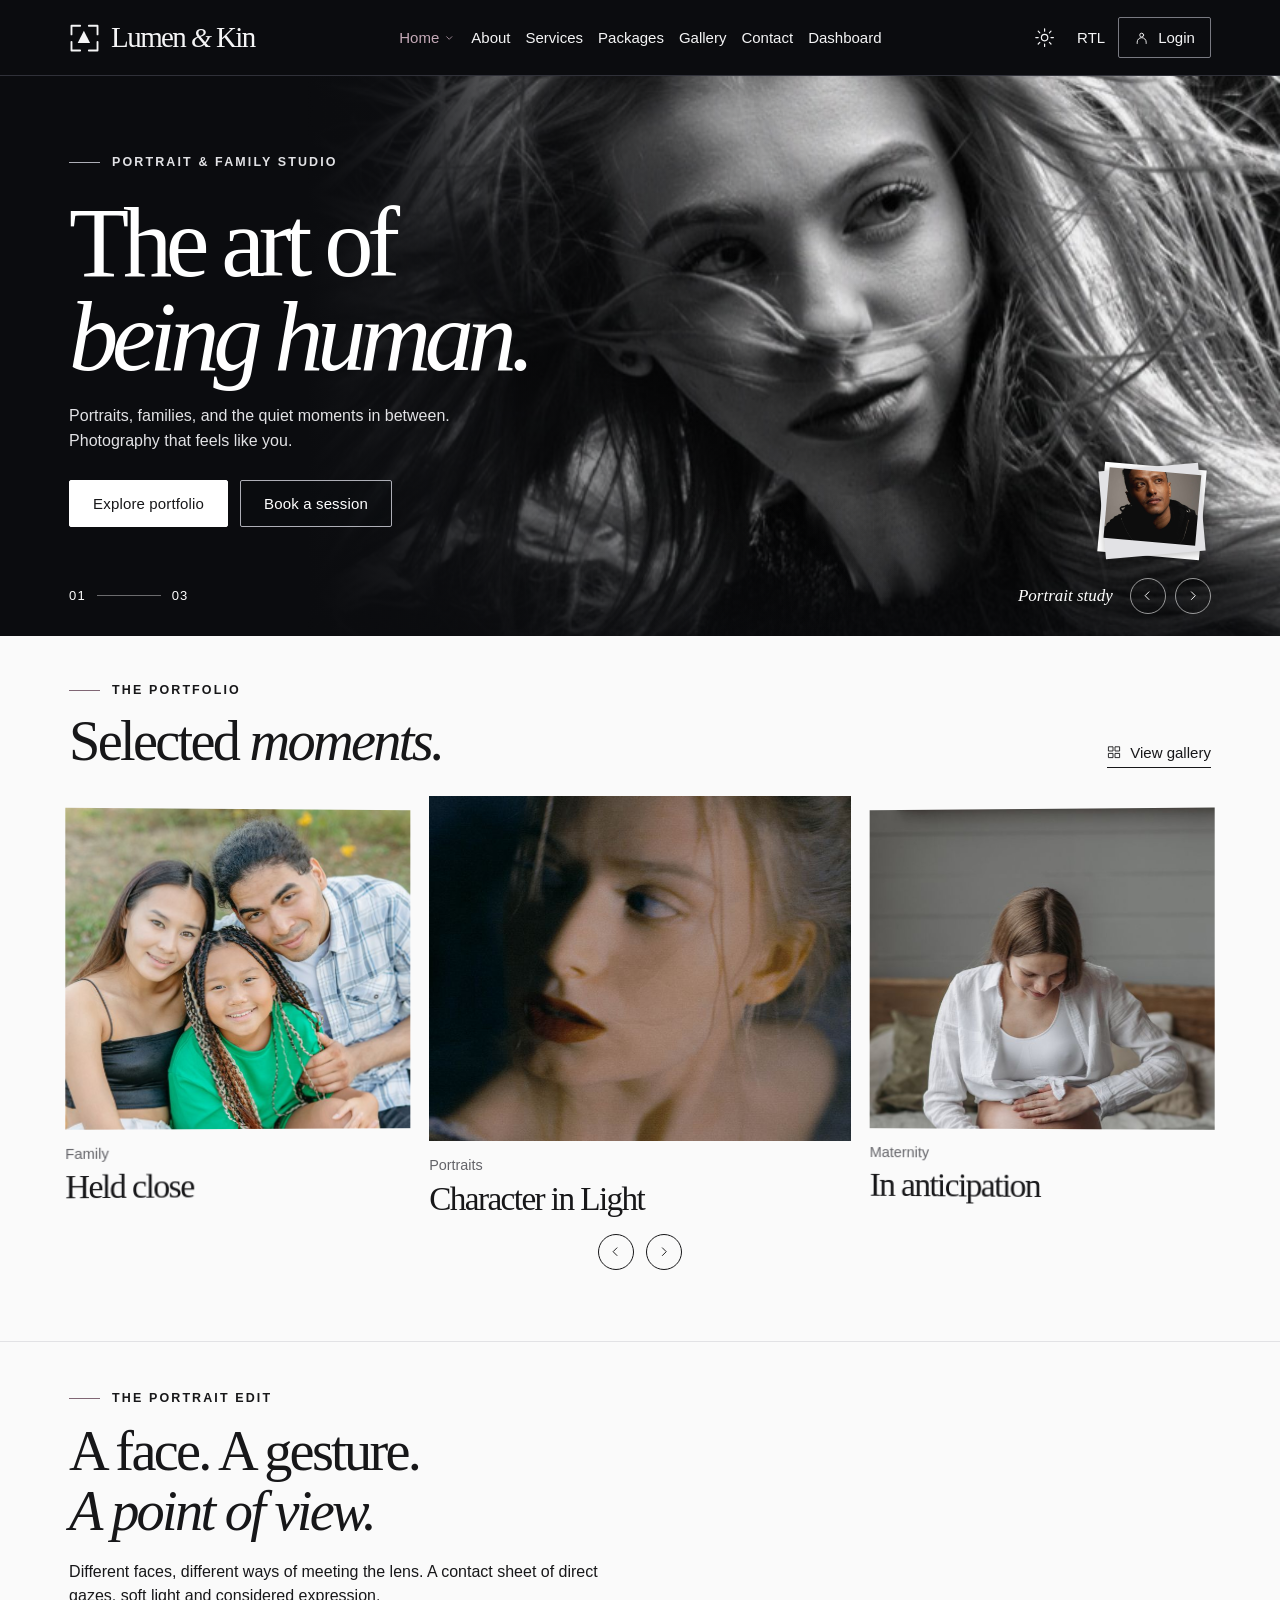
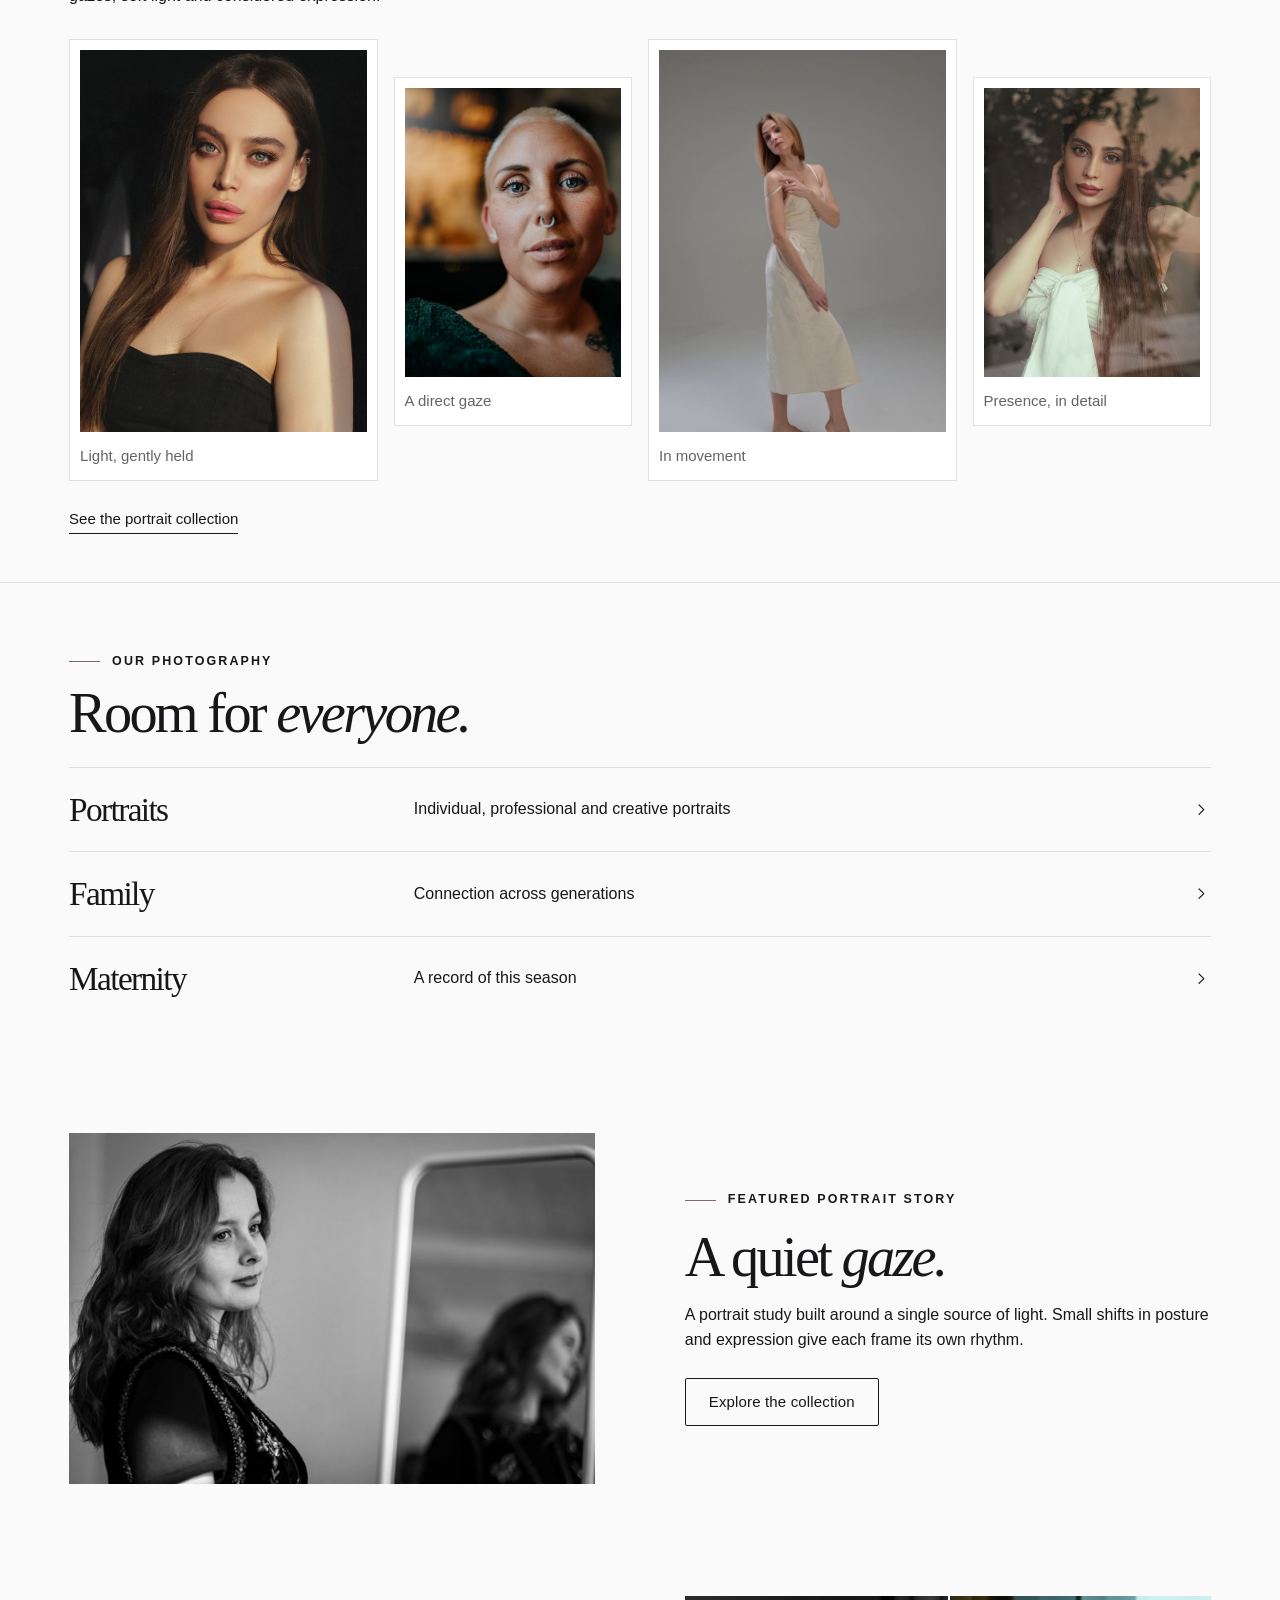
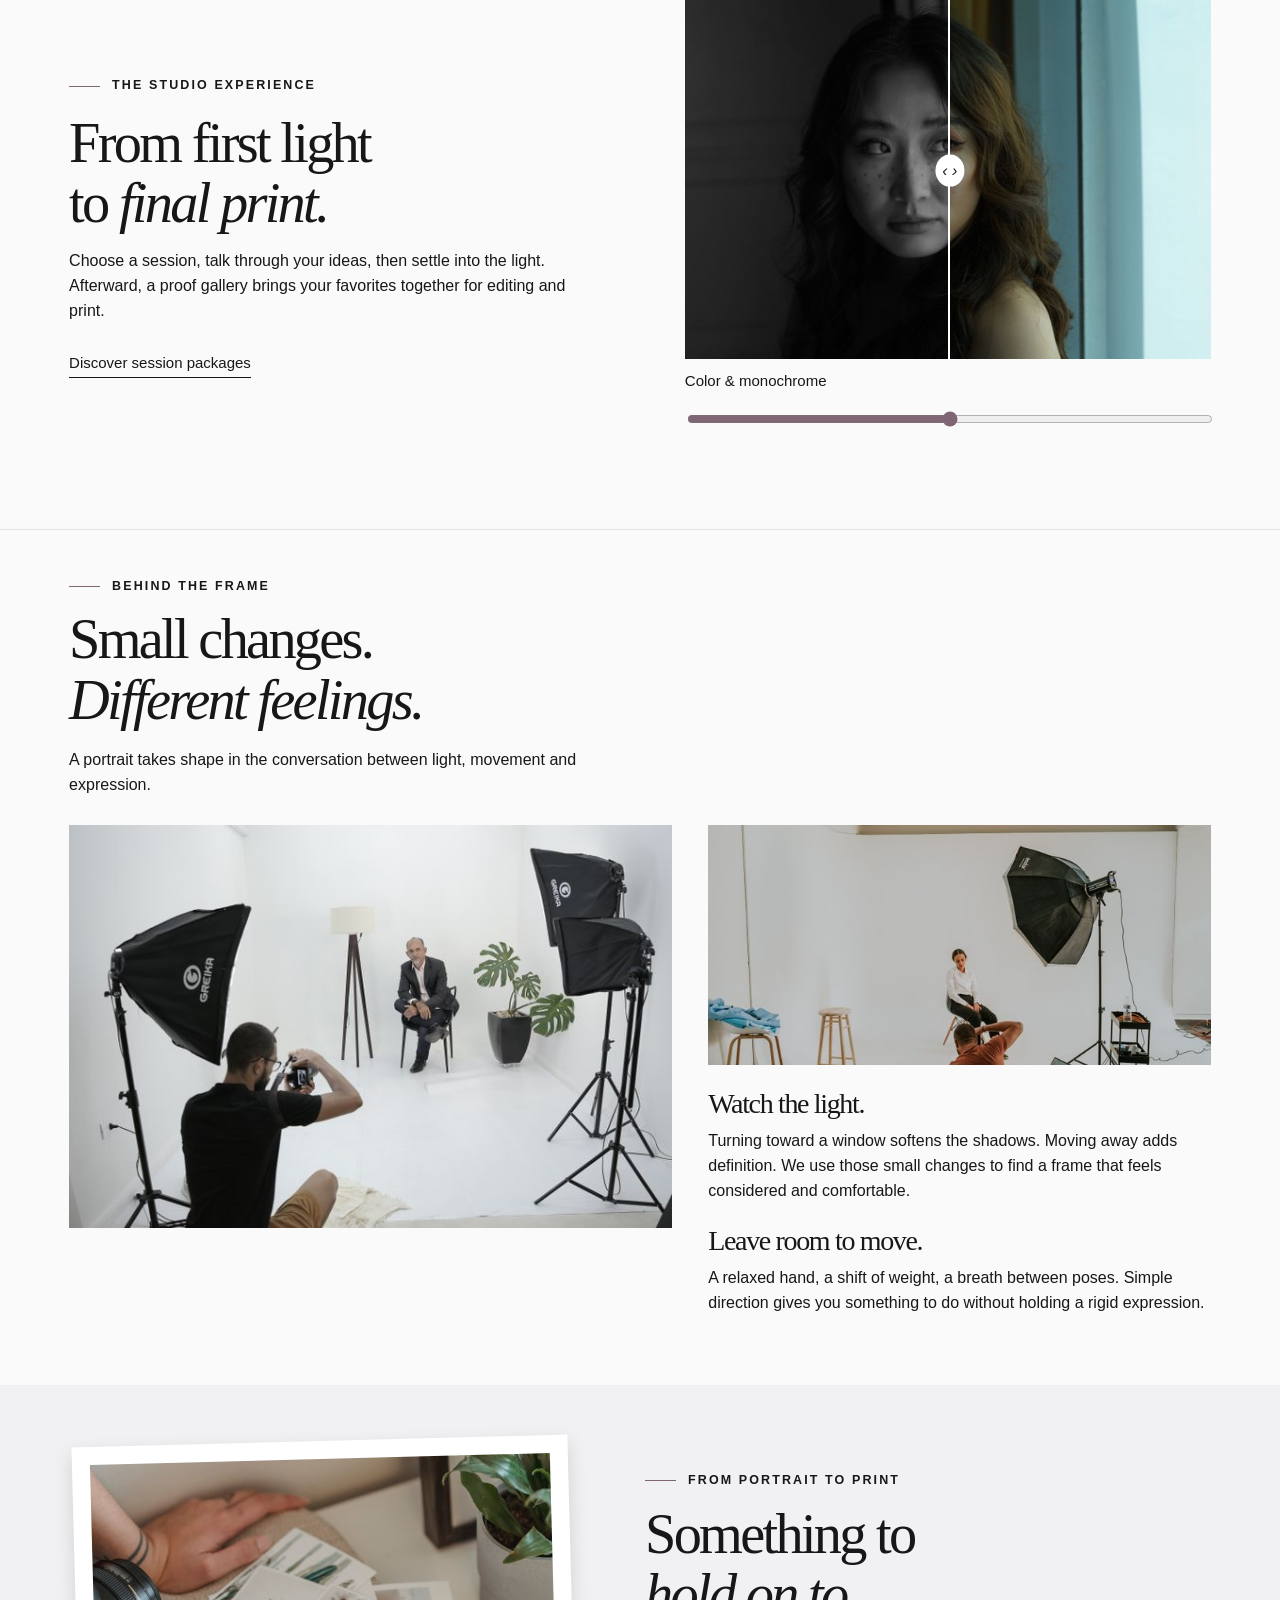
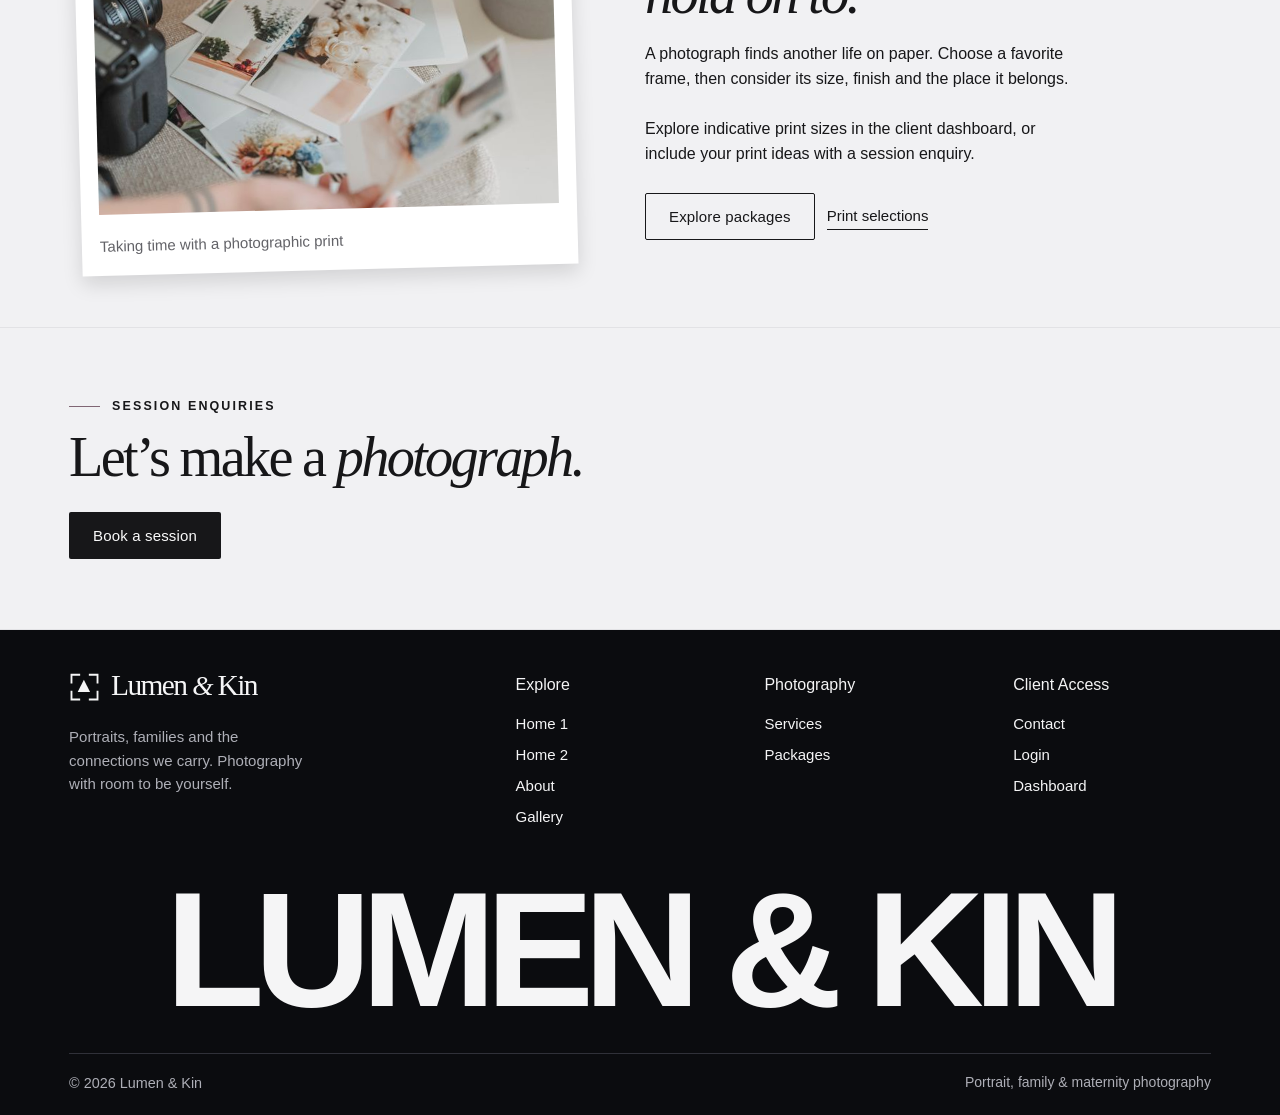
==== commit 81bf0478: "Refine page compositions, enforce unique photography and add authentication forms" ====
--- a/index.html
+++ b/index.html
@@ -9,11 +9,13 @@
       content="Portrait, family and maternity photography at Lumen &amp; Kin."
     />
     <link rel="icon" href="assets/icons/mark.svg" />
-    <link rel="stylesheet" href="assets/css/style.css" />
-    <link rel="stylesheet" href="assets/css/homepages.css" />
-    <link rel="stylesheet" href="assets/css/gallery.css" />
-    <link rel="stylesheet" href="assets/css/refinement.css" />
-    <script src="assets/js/prefs.js"></script>
+    <link rel="stylesheet" href="assets/css/style.css?v=20261124" />
+    <link rel="stylesheet" href="assets/css/homepages.css?v=20261124" />
+    <link rel="stylesheet" href="assets/css/gallery.css?v=20261124" />
+    <link rel="stylesheet" href="assets/css/refinement.css?v=20261124" />
+    <script src="assets/js/prefs.js?v=20261124"></script>
+    <link rel="stylesheet" href="assets/css/footer.css?v=20261124" />
+    <link rel="stylesheet" href="assets/css/corrections.css?v=20261124" />
   </head>
   <body data-page="home">
     <header>
@@ -57,6 +59,7 @@
         ><a class="" href="pages/packages.html">Packages</a
         ><a class="" href="pages/gallery.html">Gallery</a
         ><a class="" href="pages/contact.html">Contact</a>
+        <a href="pages/dashboard.html">Dashboard</a>
       </nav>
       <div class="utilities">
         <button class="icon" data-theme aria-label="Switch theme">
@@ -88,7 +91,7 @@
             <circle cx="12" cy="8" r="3" />
             <path d="M5 21v-2a7 7 0 0 1 14 0v2" />
           </svg>
-          Client portal</a
+          Login</a
         >
       </div>
       <button class="hamb icon" aria-label="Open navigation" data-menu>
@@ -142,7 +145,8 @@
         ><a class="" href="pages/packages.html">Packages</a
         ><a class="" href="pages/gallery.html">Gallery</a
         ><a class="" href="pages/contact.html">Contact</a
-        ><a class="" href="pages/login.html">Client portal</a>
+        ><a class="" href="pages/login.html">Login</a>
+        <a href="pages/dashboard.html">Dashboard</a>
       </div>
       <div class="tools">
         <button class="icon" data-theme aria-label="Switch theme">
@@ -167,15 +171,15 @@
       <section class="hero">
         <img
           src="assets/images/portraits/hero.jpg"
+          alt="Black-and-white portrait"
+          class="hero-photo"
+          loading="eager"
+          decoding="async"
           srcset="
             assets/images/portraits/hero-small.jpg  640w,
             assets/images/portraits/hero.jpg       2000w
           "
-          sizes="(max-width: 740px) 100vw, 76vw"
-          alt="Black-and-white portrait"
-          class="hero-photo"
-          loading="eager"
-          decoding="async"
+          sizes="(max-width:740px) 100vw, 50vw"
           width="2000"
           height="1183"
         />
@@ -202,10 +206,18 @@
           aria-label="Focus next photographic print"
         >
           <img
-            src="assets/images/family/family-small.jpg"
-            alt=""
-            width="640"
-            height="427"
+            src="assets/images/refined/r-portrait18.jpg"
+            alt="An editorial portrait presented as a photographic print"
+            class=""
+            loading="lazy"
+            decoding="async"
+            srcset="
+              assets/images/refined/r-portrait18-small.jpg  640w,
+              assets/images/refined/r-portrait18.jpg       1600w
+            "
+            sizes="(max-width:740px) 100vw, 50vw"
+            width="1600"
+            height="2400"
           />
         </button>
         <div class="hero-bottom">
@@ -266,50 +278,50 @@
         <div class="film" tabindex="0" aria-label="Selected moments gallery">
           <a href="pages/gallery.html?category=Family"
             ><img
-              src="assets/images/family/family.jpg"
-              srcset="
-                assets/images/family/family-small.jpg  640w,
-                assets/images/family/family.jpg       1600w
-              "
-              sizes="(max-width: 740px) 100vw, 50vw"
-              alt="Held close"
-              class=""
-              loading="lazy"
-              decoding="async"
+              src="assets/images/refined/r-family02.jpg"
+              alt="A family portrait in natural light"
+              class=""
+              loading="lazy"
+              decoding="async"
+              srcset="
+                assets/images/refined/r-family02-small.jpg  640w,
+                assets/images/refined/r-family02.jpg       1600w
+              "
+              sizes="(max-width:740px) 100vw, 50vw"
               width="1600"
-              height="1067"
+              height="2400"
             /><small>Family</small>
             <h3>Held close</h3></a
           ><a href="pages/gallery.html?category=Portraits"
             ><img
-              src="assets/images/portraits/p-character.jpg"
-              srcset="
-                assets/images/portraits/p-character-small.jpg  640w,
-                assets/images/portraits/p-character.jpg       1100w
-              "
-              sizes="(max-width: 740px) 100vw, 50vw"
-              alt="Character in light"
-              class=""
-              loading="lazy"
-              decoding="async"
-              width="1400"
-              height="2100"
+              src="assets/images/refined/r-portrait01.jpg"
+              alt="Editorial portrait with expressive light"
+              class=""
+              loading="lazy"
+              decoding="async"
+              srcset="
+                assets/images/refined/r-portrait01-small.jpg  640w,
+                assets/images/refined/r-portrait01.jpg       1600w
+              "
+              sizes="(max-width:740px) 100vw, 50vw"
+              width="1600"
+              height="2142"
             /><small>Portraits</small>
-            <h3>Character in light</h3></a
+            <h3>Character in Light</h3></a
           ><a href="pages/gallery.html?category=Maternity"
             ><img
-              src="assets/images/maternity/maternity.jpg"
-              srcset="
-                assets/images/maternity/maternity-small.jpg  640w,
-                assets/images/maternity/maternity.jpg       1100w
-              "
-              sizes="(max-width: 740px) 100vw, 50vw"
-              alt="In anticipation"
-              class=""
-              loading="lazy"
-              decoding="async"
-              width="1100"
-              height="1375"
+              src="assets/images/refined/r-maternity02.jpg"
+              alt="A considered maternity portrait"
+              class=""
+              loading="lazy"
+              decoding="async"
+              srcset="
+                assets/images/refined/r-maternity02-small.jpg  640w,
+                assets/images/refined/r-maternity02.jpg       1600w
+              "
+              sizes="(max-width:740px) 100vw, 50vw"
+              width="1600"
+              height="2397"
             /><small>Maternity</small>
             <h3>In anticipation</h3></a
           >
@@ -354,65 +366,69 @@
         <div class="contact-sheet">
           <figure>
             <img
-              src="assets/images/portraits/p-light.jpg"
-              srcset="
-                assets/images/portraits/p-light-small.jpg  640w,
-                assets/images/portraits/p-light.jpg       1400w
-              "
-              sizes="(max-width:740px) 100vw, 45vw"
-              alt="Woman framed in soft light"
-              loading="lazy"
-              decoding="async"
-              width="1400"
-              height="1153"
+              src="assets/images/refined/r-portrait03.jpg"
+              alt="Editorial portrait study"
+              class=""
+              loading="lazy"
+              decoding="async"
+              srcset="
+                assets/images/refined/r-portrait03-small.jpg  640w,
+                assets/images/refined/r-portrait03.jpg       1600w
+              "
+              sizes="(max-width:740px) 100vw, 50vw"
+              width="1600"
+              height="2001"
             />
             <figcaption>Light, gently held</figcaption>
           </figure>
           <figure>
             <img
-              src="assets/images/portraits/p-gaze.jpg"
-              srcset="
-                assets/images/portraits/p-gaze-small.jpg  640w,
-                assets/images/portraits/p-gaze.jpg       1400w
-              "
-              sizes="(max-width:740px) 100vw, 45vw"
-              alt="Portrait of a woman with long hair"
-              loading="lazy"
-              decoding="async"
-              width="1400"
-              height="1742"
+              src="assets/images/refined/r-portrait04.jpg"
+              alt="Editorial portrait study"
+              class=""
+              loading="lazy"
+              decoding="async"
+              srcset="
+                assets/images/refined/r-portrait04-small.jpg  640w,
+                assets/images/refined/r-portrait04.jpg       1600w
+              "
+              sizes="(max-width:740px) 100vw, 50vw"
+              width="1600"
+              height="1658"
             />
             <figcaption>A direct gaze</figcaption>
           </figure>
           <figure>
             <img
-              src="assets/images/portraits/p-mono.jpg"
-              srcset="
-                assets/images/portraits/p-mono-small.jpg  640w,
-                assets/images/portraits/p-mono.jpg       1400w
-              "
-              sizes="(max-width:740px) 100vw, 45vw"
-              alt="Monochrome studio portrait of a man"
-              loading="lazy"
-              decoding="async"
-              width="1400"
-              height="2100"
+              src="assets/images/refined/r-portrait05.jpg"
+              alt="Editorial portrait study"
+              class=""
+              loading="lazy"
+              decoding="async"
+              srcset="
+                assets/images/refined/r-portrait05-small.jpg  640w,
+                assets/images/refined/r-portrait05.jpg       1600w
+              "
+              sizes="(max-width:740px) 100vw, 50vw"
+              width="1600"
+              height="2416"
             />
-            <figcaption>In monochrome</figcaption>
+            <figcaption>In movement</figcaption>
           </figure>
           <figure>
             <img
-              src="assets/images/portraits/p-heritage.jpg"
-              srcset="
-                assets/images/portraits/p-heritage-small.jpg  640w,
-                assets/images/portraits/p-heritage.jpg       1400w
-              "
-              sizes="(max-width:740px) 100vw, 45vw"
-              alt="Portrait of an older woman wearing a cap"
-              loading="lazy"
-              decoding="async"
-              width="1400"
-              height="2179"
+              src="assets/images/refined/r-portrait06.jpg"
+              alt="Editorial portrait study"
+              class=""
+              loading="lazy"
+              decoding="async"
+              srcset="
+                assets/images/refined/r-portrait06-small.jpg  640w,
+                assets/images/refined/r-portrait06.jpg       1600w
+              "
+              sizes="(max-width:740px) 100vw, 50vw"
+              width="1600"
+              height="2000"
             />
             <figcaption>Presence, in detail</figcaption>
           </figure>
@@ -467,18 +483,18 @@
       </section>
       <section class="wrap story featured-story">
         <img
-          src="assets/images/portraits/portrait-2.jpg"
-          srcset="
-            assets/images/portraits/portrait-2-small.jpg  640w,
-            assets/images/portraits/portrait-2.jpg       1100w
-          "
-          sizes="(max-width: 740px) 100vw, 50vw"
-          alt="A portrait study in available light"
+          src="assets/images/refined/r-portrait12.jpg"
+          alt="A monochrome editorial portrait shaped by directional light"
           class=""
           loading="lazy"
           decoding="async"
-          width="1100"
-          height="734"
+          srcset="
+            assets/images/refined/r-portrait12-small.jpg  640w,
+            assets/images/refined/r-portrait12.jpg       1600w
+          "
+          sizes="(max-width:740px) 100vw, 50vw"
+          width="1600"
+          height="1067"
         />
         <div>
           <div class="eyebrow"><b></b>FEATURED PORTRAIT STORY</div>
@@ -509,28 +525,28 @@
           <div class="compare">
             <img
               src="assets/images/portraits/portrait.jpg"
+              alt="Portrait in color"
+              class=""
+              loading="lazy"
+              decoding="async"
               srcset="
                 assets/images/portraits/portrait-small.jpg  640w,
                 assets/images/portraits/portrait.jpg       1100w
               "
-              sizes="(max-width: 740px) 100vw, 50vw"
-              alt="Portrait in color"
-              class=""
-              loading="lazy"
-              decoding="async"
+              sizes="(max-width:740px) 100vw, 50vw"
               width="1100"
               height="734"
             /><img
               src="assets/images/portraits/portrait.jpg"
+              alt=""
+              class="mono"
+              loading="lazy"
+              decoding="async"
               srcset="
                 assets/images/portraits/portrait-small.jpg  640w,
                 assets/images/portraits/portrait.jpg       1100w
               "
-              sizes="(max-width: 740px) 100vw, 50vw"
-              alt=""
-              class="mono"
-              loading="lazy"
-              decoding="async"
+              sizes="(max-width:740px) 100vw, 50vw"
               width="1100"
               height="734"
             /><i></i>
@@ -555,28 +571,30 @@
         <div class="craft-spread">
           <img
             src="assets/images/studio/session-wide.jpg"
+            alt="Photographer working with a model during a portrait session"
+            class=""
+            loading="lazy"
+            decoding="async"
             srcset="
               assets/images/studio/session-wide-small.jpg  640w,
               assets/images/studio/session-wide.jpg       1400w
             "
-            sizes="(max-width:740px) 100vw, 45vw"
-            alt="Photographer working with a model during a portrait session"
-            loading="lazy"
-            decoding="async"
+            sizes="(max-width:740px) 100vw, 50vw"
             width="1400"
             height="933"
           />
           <div>
             <img
               src="assets/images/studio/session-light.jpg"
+              alt="A model during a studio photography session"
+              class=""
+              loading="lazy"
+              decoding="async"
               srcset="
                 assets/images/studio/session-light-small.jpg  640w,
                 assets/images/studio/session-light.jpg       1400w
               "
-              sizes="(max-width:740px) 100vw, 45vw"
-              alt="A model during a studio photography session"
-              loading="lazy"
-              decoding="async"
+              sizes="(max-width:740px) 100vw, 50vw"
               width="1400"
               height="933"
             />
@@ -596,50 +614,40 @@
         </div>
       </section>
       <section class="wrap print-feature">
-        <div class="collection-intro">
+        <figure class="physical-print">
+          <img
+            src="assets/images/studio/print-table.jpg"
+            alt="Hands reviewing photographic prints on a desk"
+            class=""
+            loading="lazy"
+            decoding="async"
+            srcset="
+              assets/images/studio/print-table-small.jpg  640w,
+              assets/images/studio/print-table.jpg       1400w
+            "
+            sizes="(max-width:740px) 100vw, 50vw"
+            width="1400"
+            height="2100"
+          />
+          <figcaption>Taking time with a photographic print</figcaption>
+        </figure>
+        <div class="print-copy">
           <div class="eyebrow"><b></b>FROM PORTRAIT TO PRINT</div>
-          <h2>Something to <em>hold on to.</em></h2>
+          <h2>Something to<br /><em>hold on to.</em></h2>
           <p>
-            A photograph finds another life on paper. Start with a favorite
-            frame, then consider how its size and finish will feel in your
-            space.
+            A photograph finds another life on paper. Choose a favorite frame,
+            then consider its size, finish and the place it belongs.
           </p>
-        </div>
-        <div class="print-spread">
-          <figure class="physical-print">
-            <img
-              src="assets/images/studio/print-table.jpg"
-              alt="Hands reviewing photographic prints on a desk"
-              loading="lazy"
-              decoding="async"
-              srcset="
-                assets/images/studio/print-table-small.jpg  640w,
-                assets/images/studio/print-table.jpg       1400w
-              "
-              sizes="(max-width:740px) 100vw, 50vw"
-              width="1400"
-              height="2100"
-            />
-            <figcaption>Taking time with a photographic print</figcaption>
-          </figure>
-          <div>
-            <h3>The frame, the paper,<br />the place it belongs.</h3>
-            <p>
-              Small prints invite a closer look. A larger format gives the light
-              and texture room to unfold. Matte and gloss options are available
-              in the client print selection.
-            </p>
-            <p>
-              Review indicative sizes and prices in the client portal, or
-              include your print ideas with a session enquiry.
-            </p>
-            <div class="actions">
-              <a class="button outline" href="pages/packages.html"
-                >Explore packages</a
-              ><a class="textlink" href="pages/login.html"
-                >Client print selections</a
-              >
-            </div>
+          <p>
+            Explore indicative print sizes in the client dashboard, or include
+            your print ideas with a session enquiry.
+          </p>
+          <div class="actions">
+            <a class="button outline" href="pages/packages.html"
+              >Explore packages</a
+            ><a class="textlink" href="pages/dashboard.html#prints"
+              >Print selections</a
+            >
           </div>
         </div>
       </section>
@@ -649,32 +657,59 @@
         <a class="button" href="pages/contact.html">Book a session</a>
       </section>
     </main>
-    <footer>
-      <a class="brand" href="index.html"
-        ><svg
-          aria-hidden="true"
-          viewBox="0 0 25 25"
-          fill="none"
-          stroke="currentColor"
-          stroke-width="1.5"
-          stroke-linecap="round"
-          stroke-linejoin="round"
-        >
-          <path d="M2 10V3h7m14 7V3h-7M2 16v7h7m14-7v7h-7" />
-          <path d="m7 17 5-10 5 10Z" fill="currentColor" stroke="none" /></svg
-        ><span>Lumen <i>&amp;</i> Kin</span></a
-      >
-      <nav>
-        <a class="" href="index.html">Home 1</a
-        ><a class="" href="pages/home2.html">Home 2</a
-        ><a class="" href="pages/about.html">About</a
-        ><a class="" href="pages/services.html">Services</a
-        ><a class="" href="pages/packages.html">Packages</a
-        ><a class="" href="pages/gallery.html">Gallery</a
-        ><a class="" href="pages/contact.html">Contact</a
-        ><a class="" href="pages/login.html">Client portal</a>
-      </nav>
-      <small>Portrait, family &amp; maternity photography</small>
+    <footer class="site-footer">
+      <div class="footer-columns">
+        <div class="footer-studio">
+          <a class="brand" href="index.html"
+            ><svg
+              aria-hidden="true"
+              viewBox="0 0 25 25"
+              fill="none"
+              stroke="currentColor"
+              stroke-width="1.5"
+            >
+              <path d="M2 10V3h7m14 7V3h-7M2 16v7h7m14-7v7h-7" />
+              <path
+                d="m7 17 5-10 5 10Z"
+                fill="currentColor"
+                stroke="none"
+              /></svg
+            ><span>Lumen <i>&amp;</i> Kin</span></a
+          >
+          <p>
+            Portraits, families and the connections we carry. Photography with
+            room to be yourself.
+          </p>
+        </div>
+        <div>
+          <h2>Explore</h2>
+          <nav>
+            <a href="index.html">Home 1</a><a href="pages/home2.html">Home 2</a
+            ><a href="pages/about.html">About</a
+            ><a href="pages/gallery.html">Gallery</a>
+          </nav>
+        </div>
+        <div>
+          <h2>Photography</h2>
+          <nav>
+            <a href="pages/services.html">Services</a
+            ><a href="pages/packages.html">Packages</a>
+          </nav>
+        </div>
+        <div>
+          <h2>Client Access</h2>
+          <nav>
+            <a href="pages/contact.html">Contact</a
+            ><a href="pages/login.html">Login</a
+            ><a href="pages/dashboard.html">Dashboard</a>
+          </nav>
+        </div>
+      </div>
+      <div class="footer-wordmark" aria-hidden="true">LUMEN &amp; KIN</div>
+      <div class="copyright">
+        <small>© <span data-year>2026</span> Lumen &amp; Kin</small
+        ><span>Portrait, family &amp; maternity photography</span>
+      </div>
     </footer>
     <button class="back icon" aria-label="Back to top">
       <svg
@@ -736,10 +771,10 @@
         </button>
       </div>
     </dialog>
-    <script defer src="assets/js/site-config.js"></script>
-    <script defer src="assets/js/catalog.js"></script>
-    <script defer src="assets/js/main.js"></script>
-    <script defer src="assets/js/gallery.js"></script>
-    <script defer src="assets/js/homepages.js"></script>
+    <script defer src="assets/js/site-config.js?v=20261124"></script>
+    <script defer src="assets/js/catalog.js?v=20261124"></script>
+    <script defer src="assets/js/main.js?v=20261124"></script>
+    <script defer src="assets/js/gallery.js?v=20261124"></script>
+    <script defer src="assets/js/homepages.js?v=20261124"></script>
   </body>
 </html>
--- a/assets/css/style.css
+++ b/assets/css/style.css
@@ -376,12 +376,6 @@
 .pagehead p {
   font-size: 18px;
 }
-.service {
-  scroll-margin-top: 76px;
-}
-.service:nth-of-type(odd) > img {
-  order: 1;
-}
 .packages {
   display: grid;
   grid-template-columns: 1fr 1fr;
@@ -557,9 +551,6 @@
   .story {
     gap: 24px;
   }
-  .service:nth-of-type(odd) > img {
-    order: 0;
-  }
   .pagehead p {
     font-size: 16px;
   }
--- a/assets/css/homepages.css
+++ b/assets/css/homepages.css
@@ -166,12 +166,6 @@
 .editorial a svg {
   margin-inline-start: auto;
 }
-.alternate > img {
-  width: 100%;
-  height: clamp(310px, 36vw, 580px);
-  object-fit: cover;
-  object-position: center 30%;
-}
 .compare {
   position: relative;
   --split: 50%;
@@ -202,13 +196,6 @@
 }
 .range input {
   direction: ltr;
-}
-.alternate h1 {
-  margin: 16px 0;
-}
-.alternate > img {
-  height: clamp(260px, 42vw, 700px);
-  margin-top: 30px;
 }
 .range input {
   accent-color: var(--accent);
--- a/assets/css/refinement.css
+++ b/assets/css/refinement.css
@@ -78,12 +78,6 @@
 .print-feature {
   background: var(--card);
   padding-block: 48px;
-}
-.print-spread {
-  display: grid;
-  grid-template-columns: 1fr 1fr;
-  gap: 60px;
-  align-items: center;
 }
 .physical-print {
   padding: clamp(18px, 3vw, 46px);
@@ -101,9 +95,6 @@
   color: #636368;
   margin-top: 20px;
 }
-.print-spread h3 {
-  font-size: clamp(30px, 3vw, 46px);
-}
 .family-chapters {
   padding-block: 40px;
   border-top: 1px solid var(--line);
@@ -158,14 +149,6 @@
 .session-discovery > .actions {
   margin-top: 24px;
 }
-body[data-page="home2"] .alternate {
-  padding-bottom: 30px;
-}
-body[data-page="home2"] .alternate > img {
-  height: auto;
-  max-height: 570px;
-  object-fit: contain;
-}
 body[data-page="home2"] .story {
   padding-block: 36px;
   gap: 40px;
@@ -208,9 +191,6 @@
 @media (max-width: 1024px) {
   .craft-spread {
     gap: 24px;
-  }
-  .print-spread {
-    gap: 28px;
   }
   .contact-sheet {
     grid-template-columns: repeat(2, minmax(0, 1fr));
@@ -248,8 +228,7 @@
     font-size: 14px;
     line-height: 1.4;
   }
-  .craft-spread,
-  .print-spread {
+  .craft-spread {
     grid-template-columns: 1fr;
     gap: 24px;
   }
--- a/assets/css/footer.css
+++ b/assets/css/footer.css
@@ -0,0 +1,78 @@
+.site-footer {
+  display: block;
+  padding: 40px var(--pad) 20px;
+  background: #0b0c0f;
+  color: #f5f5f6;
+}
+.footer-columns {
+  display: grid;
+  grid-template-columns: 2fr 1fr 1fr 1fr;
+  gap: clamp(24px, 4vw, 70px);
+}
+.footer-studio p {
+  max-width: 30ch;
+  font-size: 15px;
+  color: #aeafb7;
+  margin: 16px 0 0;
+}
+.footer-columns h2 {
+  font:
+    500 16px/1.4 "Helvetica Neue",
+    Arial,
+    sans-serif;
+  letter-spacing: 0;
+  margin: 4px 0 15px;
+}
+.footer-columns nav {
+  display: grid;
+  gap: 8px;
+  font-size: 15px;
+}
+.footer-columns a:hover {
+  color: #c5aab8;
+}
+.footer-wordmark {
+  font-family: "Helvetica Neue", Arial, sans-serif;
+  font-weight: 700;
+  font-size: clamp(42px, 12.7vw, 245px);
+  line-height: 1;
+  letter-spacing: -0.065em;
+  white-space: nowrap;
+  margin: 40px 0 22px;
+  text-align: center;
+  direction: ltr;
+}
+.copyright {
+  border-top: 1px solid #303139;
+  padding-top: 18px;
+  display: flex;
+  justify-content: space-between;
+  gap: 12px;
+  color: #aeafb7;
+  font-size: 14px;
+  flex-wrap: wrap;
+}
+@media (max-width: 960px) {
+  .footer-columns {
+    grid-template-columns: repeat(3, 1fr);
+  }
+  .footer-studio {
+    grid-column: 1/-1;
+  }
+  .footer-studio p {
+    max-width: 50ch;
+  }
+}
+@media (max-width: 540px) {
+  .footer-columns {
+    grid-template-columns: 1fr 1fr;
+    gap: 25px;
+  }
+  .footer-studio {
+    grid-column: 1/-1;
+  }
+  .footer-wordmark {
+    margin-top: 30px;
+    font-size: 12.5vw;
+  }
+}
--- a/assets/css/corrections.css
+++ b/assets/css/corrections.css
@@ -0,0 +1,394 @@
+/* Targeted composition corrections */
+.print-feature {
+  display: grid;
+  grid-template-columns: minmax(0, 0.95fr) minmax(0, 1.05fr);
+  gap: clamp(30px, 5vw, 80px);
+  align-items: center;
+}
+.print-feature .physical-print {
+  margin: 8px;
+  padding: 18px;
+  transform: rotate(-1.5deg);
+}
+.print-feature .physical-print img {
+  width: 100%;
+  height: 350px;
+  object-fit: cover;
+  object-position: center;
+}
+.print-copy h2 {
+  margin: 14px 0 18px;
+}
+.print-copy p {
+  max-width: 49ch;
+}
+.journal-banner {
+  display: grid;
+  grid-template-columns: 1.05fr 1fr;
+  min-height: 530px;
+  background: var(--card);
+}
+.journal-banner > img {
+  width: 100%;
+  height: 100%;
+  max-height: 650px;
+  object-fit: cover;
+  object-position: center;
+}
+.journal-banner-copy {
+  align-self: center;
+  padding: 48px clamp(26px, 4.5vw, 80px);
+}
+.journal-banner h1 {
+  font-size: clamp(56px, 6.2vw, 96px);
+  margin: 22px 0;
+}
+.journal-banner-copy p {
+  font-size: 18px;
+}
+.maternity-editorial {
+  display: grid;
+  grid-template-columns: 1fr 1.1fr 0.85fr;
+  gap: 28px;
+  align-items: center;
+}
+.maternity-heading h2 {
+  font-size: clamp(40px, 4vw, 65px);
+  margin: 16px 0 20px;
+}
+.maternity-primary img {
+  width: 100%;
+  height: 460px;
+  object-fit: contain;
+}
+.maternity-detail {
+  align-self: end;
+  padding-bottom: 30px;
+}
+.maternity-detail img {
+  width: 100%;
+  height: 250px;
+  object-fit: cover;
+}
+.chapter-sequence {
+  grid-template-columns: repeat(3, minmax(0, 1fr));
+}
+.chapter-sequence figure {
+  display: flex;
+  flex-direction: column;
+}
+.chapter-sequence img {
+  height: auto;
+  aspect-ratio: 3 / 2;
+  object-fit: contain;
+  object-position: center 30%;
+}
+body[data-page="about"] .story {
+  grid-template-columns: minmax(240px, 390px) minmax(0, 590px);
+  justify-content: center;
+  align-items: center;
+  gap: 48px;
+  padding-top: 22px;
+}
+body[data-page="about"] .story > img {
+  width: 100%;
+  height: 420px;
+  object-fit: cover;
+  object-position: center 72%;
+}
+body[data-page="about"] .process-grid {
+  align-items: center;
+  gap: 36px;
+}
+body[data-page="about"] .process-grid img {
+  height: 370px;
+  aspect-ratio: auto;
+  object-fit: cover;
+  object-position: center;
+}
+body[data-page="about"] .process-grid article p {
+  margin-bottom: 14px;
+}
+body[data-page="contact"] .formwrap {
+  margin-inline: 0;
+  max-width: 1100px;
+}
+body[data-page="contact"] input,
+body[data-page="contact"] select,
+body[data-page="contact"] textarea {
+  text-align: start;
+}
+.service-collection {
+  display: grid;
+  grid-template-columns: repeat(12, minmax(0, 1fr));
+  gap: 42px 30px;
+  padding-top: 20px;
+}
+.service-piece {
+  min-width: 0;
+  grid-column: span 6;
+}
+.service-piece figure {
+  background: var(--card);
+}
+.service-piece img {
+  width: 100%;
+  height: 440px;
+  object-fit: contain;
+}
+.service-copy {
+  padding: 24px 0 0;
+}
+.service-copy h2 {
+  font-size: clamp(34px, 3.5vw, 55px);
+  margin: 10px 0 16px;
+}
+.service-copy p {
+  margin-block: 12px 20px;
+}
+.service-note {
+  color: var(--muted);
+  font-size: 16px;
+}
+.service-piece-1 {
+  grid-column: 1/-1;
+  display: grid;
+  grid-template-columns: 1.2fr 1fr;
+  gap: 42px;
+  align-items: center;
+}
+.service-piece-1 .service-copy {
+  padding: 0;
+}
+.service-piece-1 img {
+  height: 480px;
+  object-fit: cover;
+  object-position: center 25%;
+}
+.service-piece-2 {
+  grid-column: span 7;
+}
+.service-piece-3 {
+  grid-column: span 5;
+}
+.service-piece-2 figure {
+  padding: 20px;
+}
+.service-piece-4 {
+  grid-column: 1/-1;
+  display: grid;
+  grid-template-columns: 1fr 1.3fr;
+  gap: 36px;
+  background: var(--card);
+  padding: 30px;
+  align-items: center;
+}
+.service-piece-4 figure {
+  order: 1;
+}
+.service-piece-4 .service-copy {
+  padding: 0;
+}
+.service-piece-5,
+.service-piece-6 {
+  display: flex;
+  flex-direction: column;
+}
+.service-piece-5 .service-copy,
+.service-piece-6 .service-copy {
+  order: -1;
+  padding-top: 0;
+  margin-bottom: 24px;
+}
+.service-piece-5 img,
+.service-piece-6 img {
+  height: 420px;
+  object-fit: cover;
+  object-position: center 25%;
+}
+.service-invitation {
+  padding-top: 20px;
+  border-top: 1px solid var(--line);
+}
+.service-invitation h2 {
+  margin-top: 15px;
+}
+body[data-page="services"] .pagehead h1 {
+  font-size: clamp(40px, 6.7vw, 7rem);
+}
+body[data-page="about"] .portrait-notes-grid {
+  grid-template-columns: 1fr 1fr;
+  max-width: 1000px;
+  align-items: start;
+}
+body[data-page="about"] .portrait-notes-grid > p {
+  grid-column: 1/-1;
+  max-width: 70ch;
+}
+.service-piece-1 figure {
+  width: 100%;
+  max-width: 460px;
+  justify-self: center;
+}
+.service-piece-5 figure,
+.service-piece-6 figure {
+  width: 100%;
+  max-width: 380px;
+}
+@media (min-width: 1181px) and (max-width: 1380px) {
+  header {
+    gap: 16px;
+  }
+  header .brand {
+    font-size: 29px;
+  }
+  header nav {
+    gap: 15px;
+  }
+  .utilities {
+    gap: 8px;
+  }
+}
+@media (max-width: 1024px) {
+  .journal-banner {
+    min-height: 440px;
+  }
+  .journal-banner-copy {
+    padding: 32px 24px;
+  }
+  .journal-banner h1 {
+    font-size: 55px;
+  }
+  .maternity-editorial {
+    grid-template-columns: 1fr 1fr;
+    gap: 24px;
+  }
+  .maternity-heading {
+    grid-column: 1/-1;
+    max-width: 600px;
+  }
+  .maternity-primary img {
+    height: 370px;
+  }
+  .maternity-detail img {
+    height: 250px;
+  }
+  body[data-page="about"] .story {
+    grid-template-columns: 0.85fr 1fr;
+    gap: 26px;
+  }
+  body[data-page="about"] .process-grid img {
+    height: 330px;
+  }
+  .service-piece-1,
+  .service-piece-4 {
+    gap: 25px;
+  }
+  .service-piece-2,
+  .service-piece-3 {
+    grid-column: span 6;
+  }
+  .service-piece-1 img,
+  .service-piece img {
+    height: 360px;
+  }
+}
+@media (max-width: 740px) {
+  .print-feature {
+    grid-template-columns: 1fr;
+    gap: 24px;
+  }
+  .print-feature .physical-print img {
+    height: 240px;
+  }
+  .journal-banner {
+    display: flex;
+    flex-direction: column;
+  }
+  .journal-banner > img {
+    height: 300px;
+  }
+  .journal-banner h1 {
+    font-size: clamp(48px, 11vw, 68px);
+  }
+  .journal-banner-copy {
+    padding: 30px var(--pad) 36px;
+  }
+  .maternity-editorial {
+    gap: 20px;
+  }
+  .maternity-heading h2 {
+    font-size: 40px;
+  }
+  .maternity-primary img {
+    height: 290px;
+  }
+  .maternity-detail {
+    padding-bottom: 0;
+    align-self: center;
+  }
+  .maternity-detail img {
+    height: 190px;
+  }
+  .chapter-sequence {
+    grid-template-columns: 1fr;
+    gap: 22px;
+  }
+  .chapter-sequence img {
+    height: auto;
+    max-height: none;
+    object-fit: contain;
+  }
+  body[data-page="about"] .story {
+    grid-template-columns: 1fr;
+    gap: 24px;
+  }
+  body[data-page="about"] .story > img {
+    height: 370px;
+  }
+  body[data-page="about"] .process-grid img {
+    height: auto;
+    max-height: 340px;
+  }
+  .service-collection {
+    grid-template-columns: 1fr;
+    gap: 32px;
+  }
+  .service-piece,
+  .service-piece-1,
+  .service-piece-2,
+  .service-piece-3,
+  .service-piece-4 {
+    grid-column: auto;
+    display: block;
+  }
+  .service-piece-4 {
+    padding: 20px;
+    margin-inline: -5px;
+  }
+  .service-piece img,
+  .service-piece-1 img,
+  .service-piece-5 img,
+  .service-piece-6 img {
+    height: auto;
+    max-height: 430px;
+    object-fit: contain;
+  }
+  .service-piece-1 .service-copy,
+  .service-piece-4 .service-copy {
+    padding-top: 22px;
+  }
+  .service-piece-5 .service-copy,
+  .service-piece-6 .service-copy {
+    margin: 0;
+    padding-top: 22px;
+  }
+}
+.service-piece.service-piece-2 img {
+  height: auto;
+}
+.service-piece.service-piece-6 img {
+  height: auto;
+  max-height: min(520px, 125vw);
+  object-fit: contain;
+}
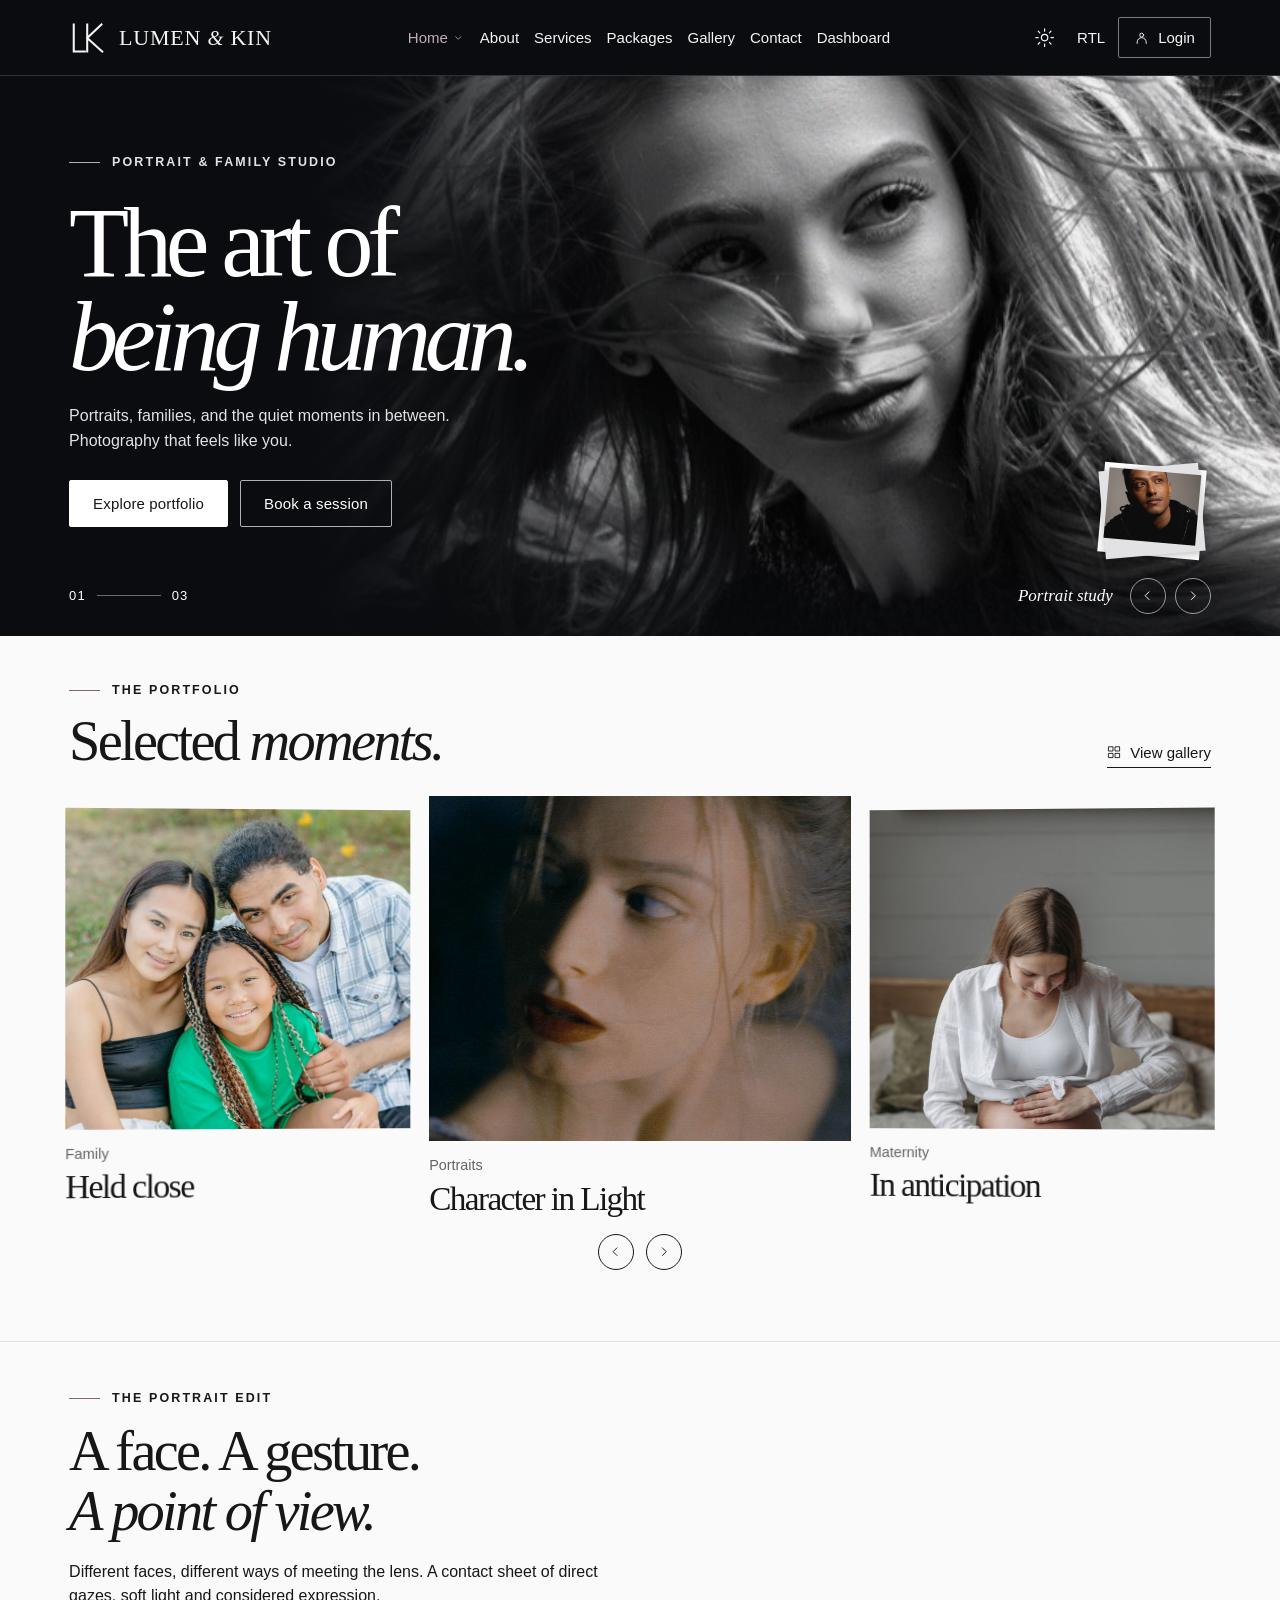
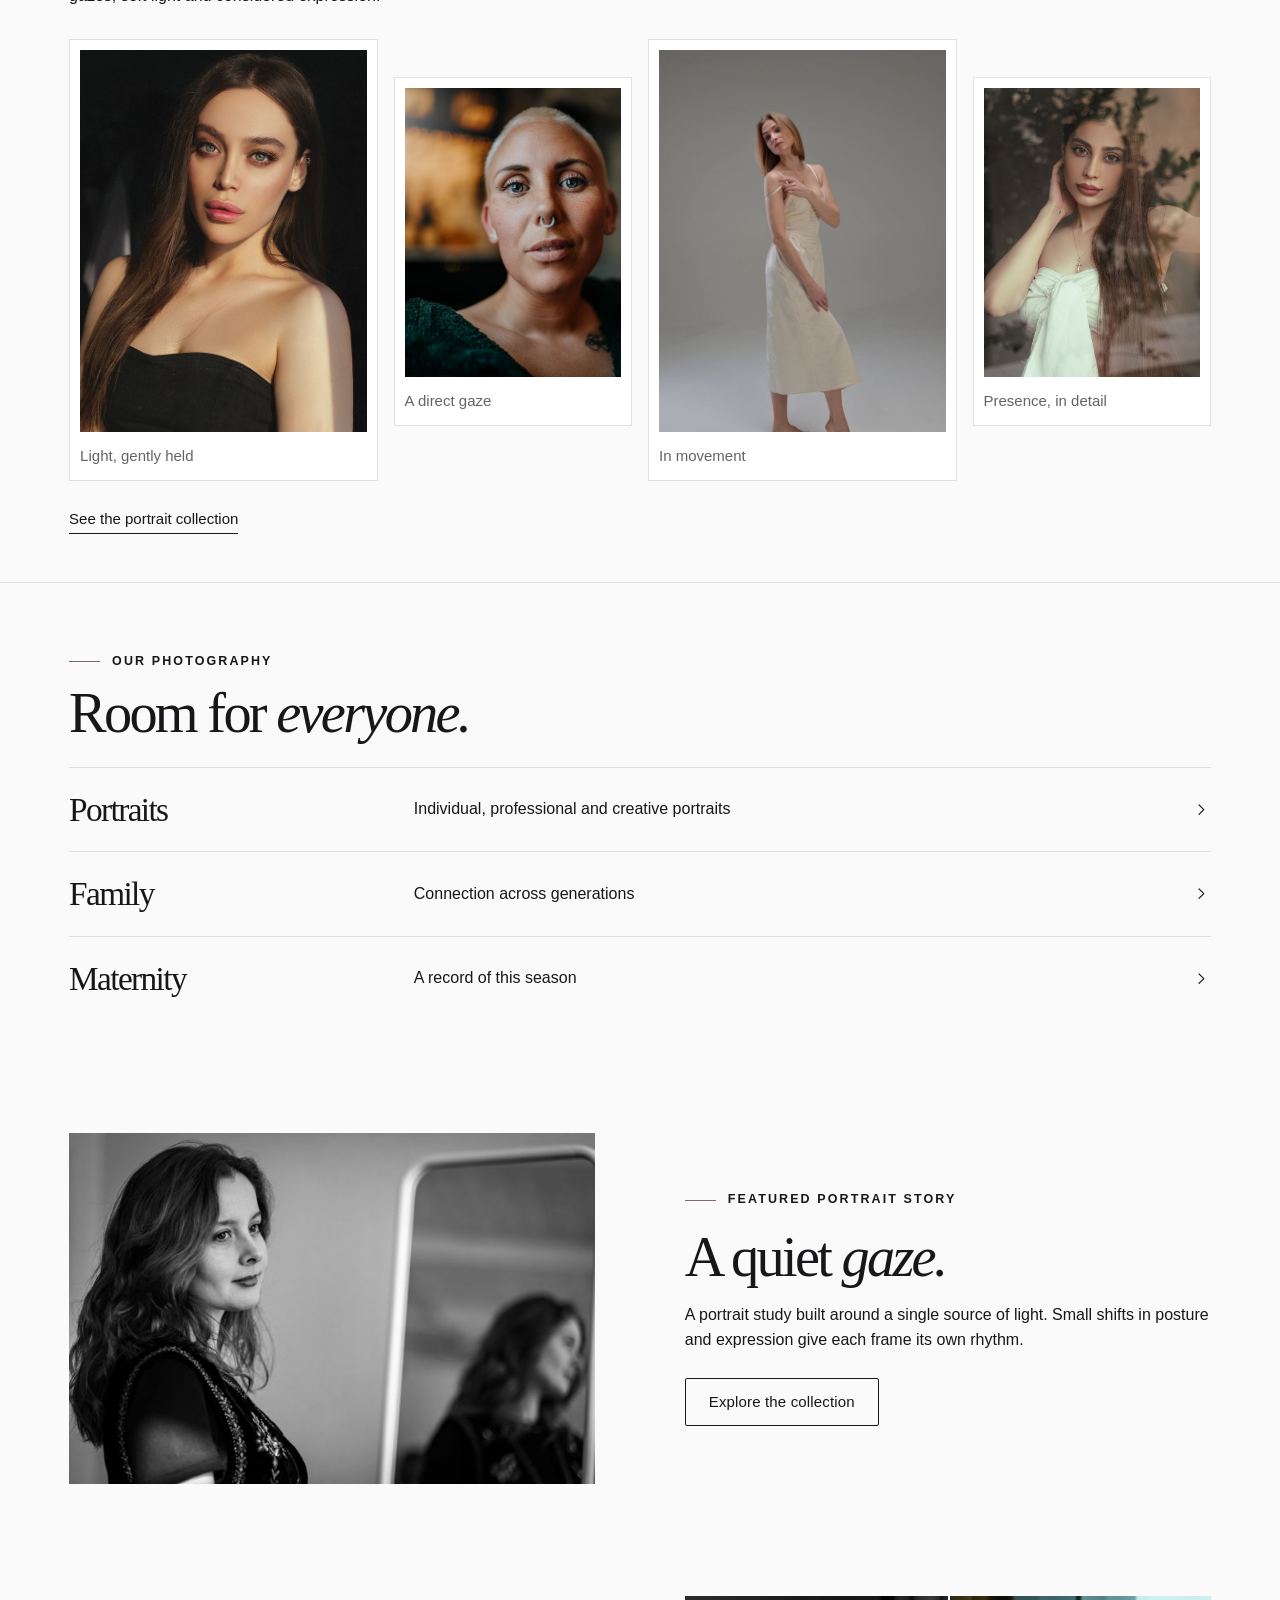
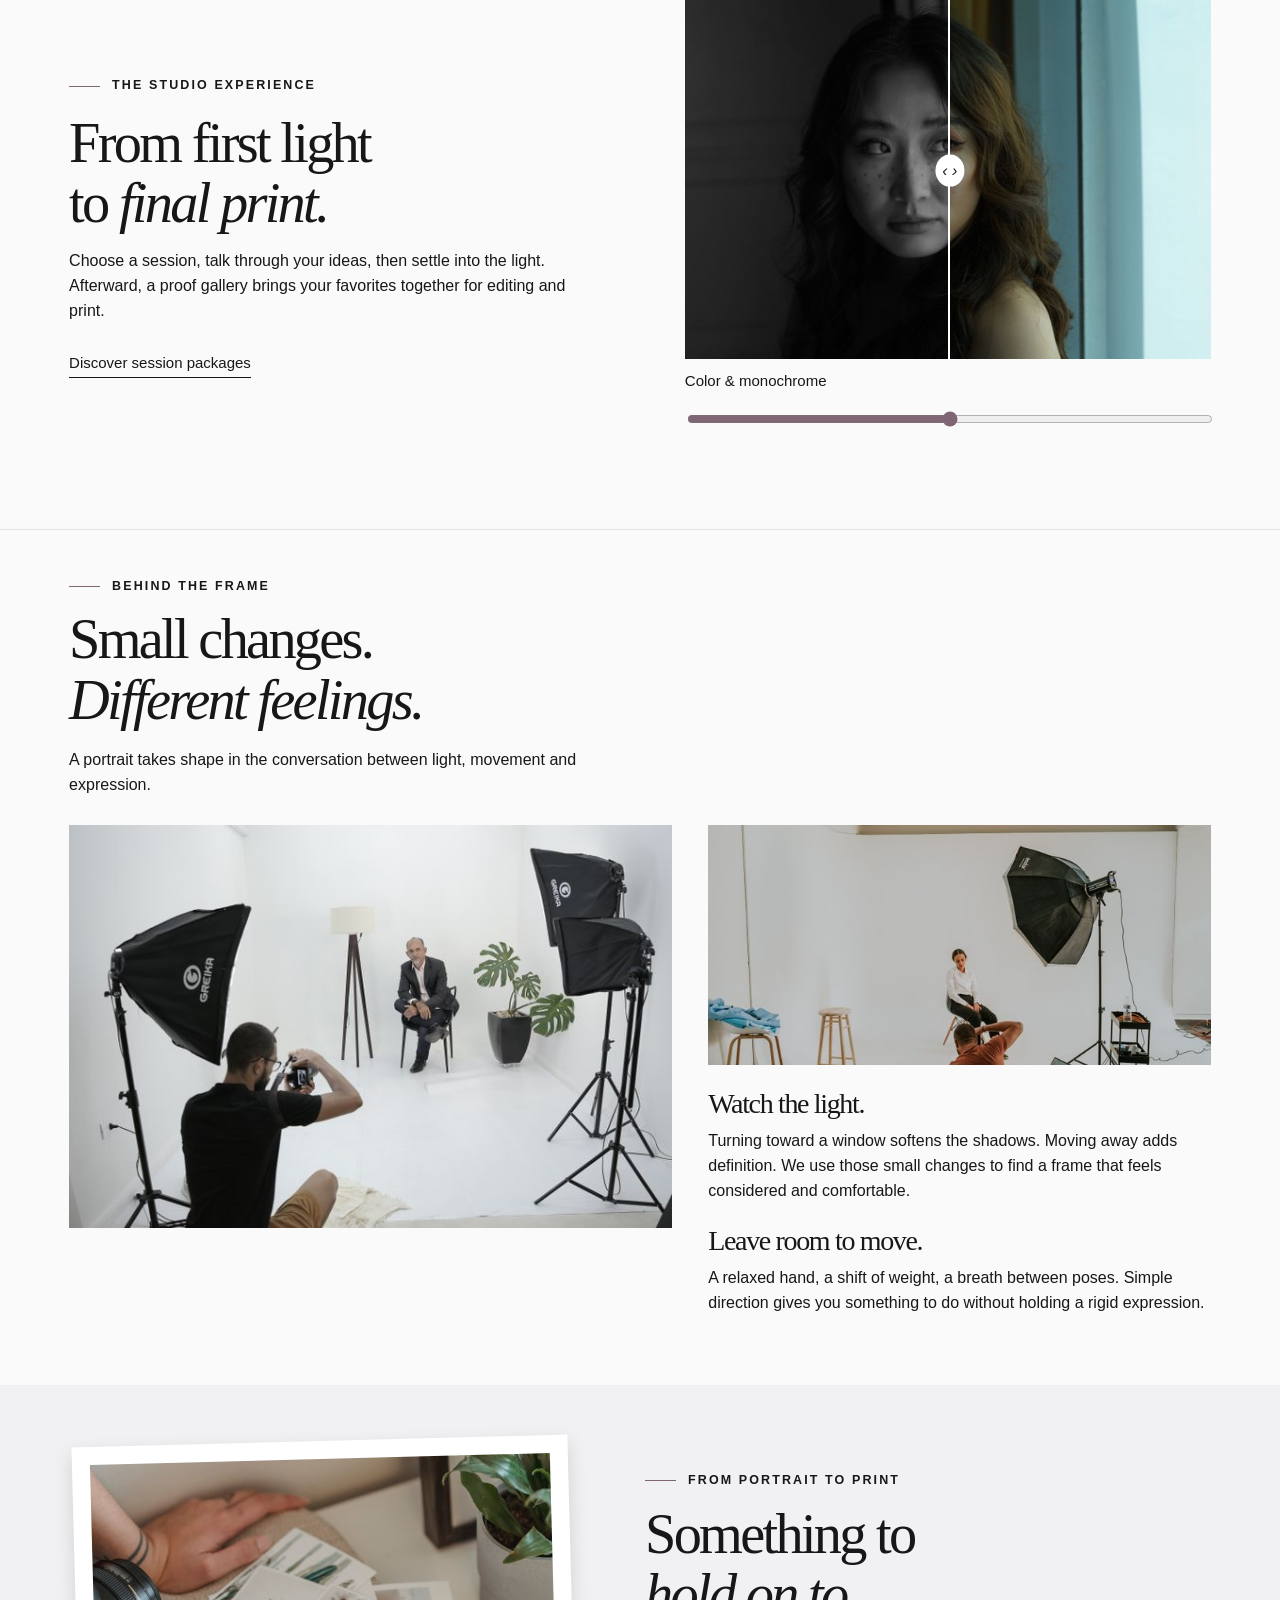
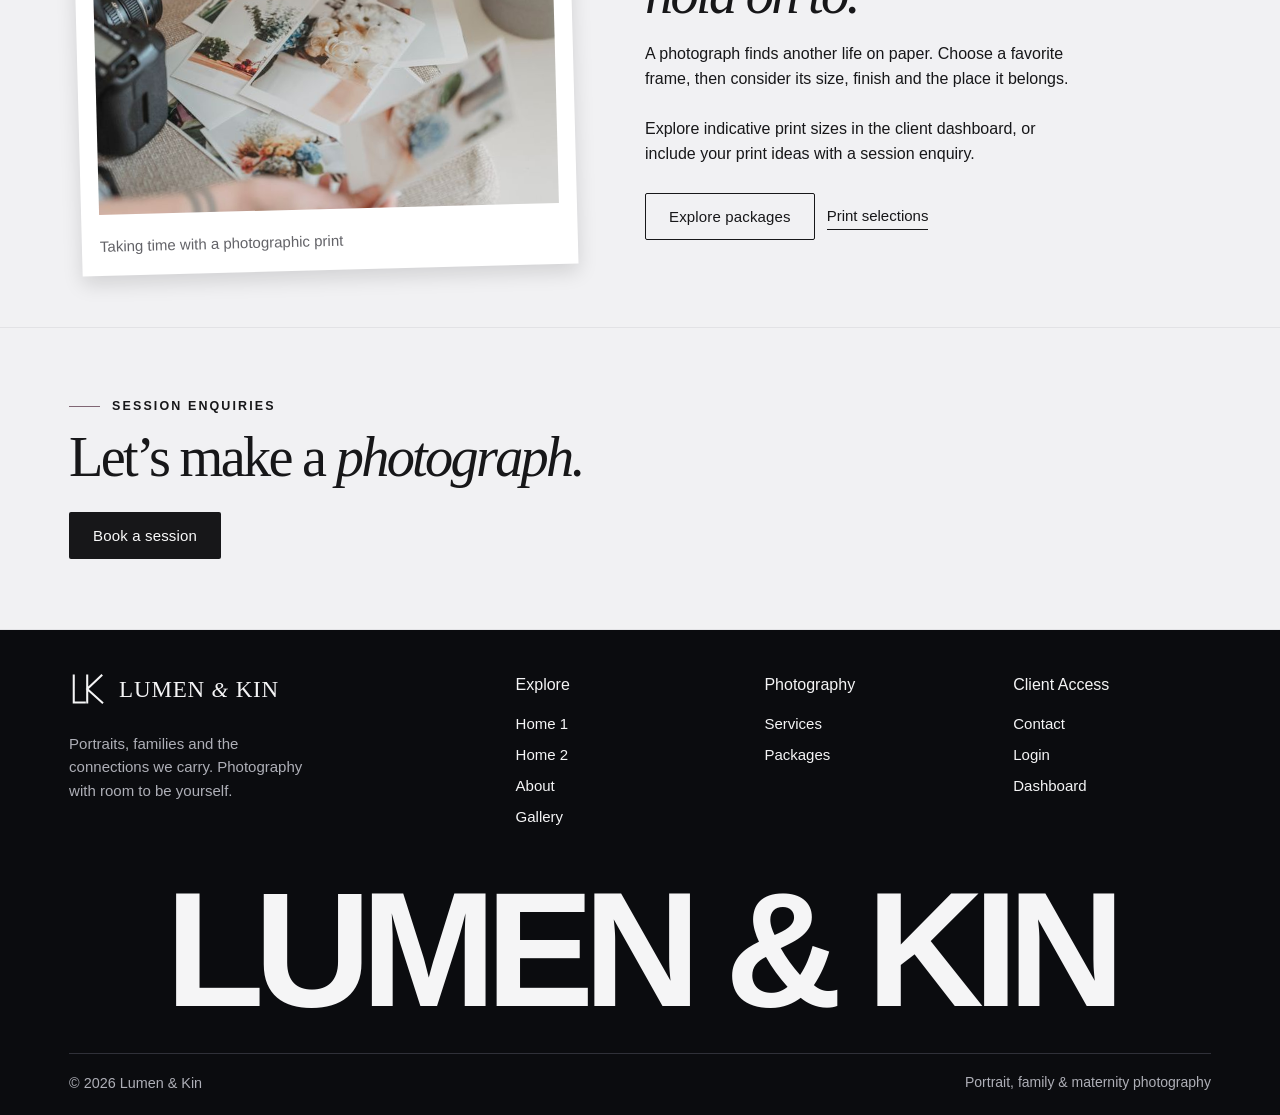
==== commit 58e1f64a: "Refresh Lumen and Kin branding with shared LK monogram and wordmark" ====
--- a/index.html
+++ b/index.html
@@ -8,30 +8,21 @@
       name="description"
       content="Portrait, family and maternity photography at Lumen &amp; Kin."
     />
-    <link rel="icon" href="assets/icons/mark.svg" />
-    <link rel="stylesheet" href="assets/css/style.css?v=20261124" />
+    <link rel="icon" href="assets/icons/mark.svg?v=20261124logo" />
+    <link rel="stylesheet" href="assets/css/style.css?v=20261124logo" />
     <link rel="stylesheet" href="assets/css/homepages.css?v=20261124" />
     <link rel="stylesheet" href="assets/css/gallery.css?v=20261124" />
     <link rel="stylesheet" href="assets/css/refinement.css?v=20261124" />
     <script src="assets/js/prefs.js?v=20261124"></script>
     <link rel="stylesheet" href="assets/css/footer.css?v=20261124" />
-    <link rel="stylesheet" href="assets/css/corrections.css?v=20261124" />
+    <link rel="stylesheet" href="assets/css/corrections.css?v=20261124logo" />
   </head>
   <body data-page="home">
     <header>
-      <a class="brand" href="index.html"
-        ><svg
-          aria-hidden="true"
-          viewBox="0 0 25 25"
-          fill="none"
-          stroke="currentColor"
-          stroke-width="1.5"
-          stroke-linecap="round"
-          stroke-linejoin="round"
-        >
-          <path d="M2 10V3h7m14 7V3h-7M2 16v7h7m14-7v7h-7" />
-          <path d="m7 17 5-10 5 10Z" fill="currentColor" stroke="none" /></svg
-        ><span>Lumen <i>&amp;</i> Kin</span></a
+      <a class="brand" href="index.html" aria-label="Lumen &amp; Kin home"
+        ><svg aria-hidden="true" viewBox="0 0 48 48" fill="none">
+          <use href="assets/icons/brand-mark.svg#monogram"></use></svg
+        ><span aria-hidden="true">LUMEN <i>&amp;</i> KIN</span></a
       >
       <nav>
         <details>
@@ -110,19 +101,10 @@
     </header>
     <dialog class="drawer">
       <div class="drawer-head">
-        <a class="brand" href="index.html"
-          ><svg
-            aria-hidden="true"
-            viewBox="0 0 25 25"
-            fill="none"
-            stroke="currentColor"
-            stroke-width="1.5"
-            stroke-linecap="round"
-            stroke-linejoin="round"
-          >
-            <path d="M2 10V3h7m14 7V3h-7M2 16v7h7m14-7v7h-7" />
-            <path d="m7 17 5-10 5 10Z" fill="currentColor" stroke="none" /></svg
-          ><span>Lumen <i>&amp;</i> Kin</span></a
+        <a class="brand" href="index.html" aria-label="Lumen &amp; Kin home"
+          ><svg aria-hidden="true" viewBox="0 0 48 48" fill="none">
+            <use href="assets/icons/brand-mark.svg#monogram"></use></svg
+          ><span aria-hidden="true">LUMEN <i>&amp;</i> KIN</span></a
         ><button class="icon" data-close aria-label="Close navigation">
           <svg
             aria-hidden="true"
@@ -660,21 +642,10 @@
     <footer class="site-footer">
       <div class="footer-columns">
         <div class="footer-studio">
-          <a class="brand" href="index.html"
-            ><svg
-              aria-hidden="true"
-              viewBox="0 0 25 25"
-              fill="none"
-              stroke="currentColor"
-              stroke-width="1.5"
-            >
-              <path d="M2 10V3h7m14 7V3h-7M2 16v7h7m14-7v7h-7" />
-              <path
-                d="m7 17 5-10 5 10Z"
-                fill="currentColor"
-                stroke="none"
-              /></svg
-            ><span>Lumen <i>&amp;</i> Kin</span></a
+          <a class="brand" href="index.html" aria-label="Lumen &amp; Kin home"
+            ><svg aria-hidden="true" viewBox="0 0 48 48" fill="none">
+              <use href="assets/icons/brand-mark.svg#monogram"></use></svg
+            ><span aria-hidden="true">LUMEN <i>&amp;</i> KIN</span></a
           >
           <p>
             Portraits, families and the connections we carry. Photography with
--- a/assets/css/style.css
+++ b/assets/css/style.css
@@ -147,14 +147,14 @@
 .brand {
   display: inline-flex;
   align-items: center;
-  gap: 11px;
-  font-size: clamp(25px, 2.3vw, 38px);
+  gap: 12px;
+  font-size: clamp(22px, 1.8vw, 28px);
   white-space: nowrap;
   direction: ltr;
 }
 .brand svg {
-  width: 31px;
-  height: 31px;
+  width: 38px;
+  height: 38px;
   color: var(--brand-mark);
 }
 .brand i {
@@ -162,7 +162,7 @@
   font-size: 0.93em;
 }
 .brand span {
-  letter-spacing: -0.055em;
+  letter-spacing: 0.035em;
 }
 header nav {
   gap: clamp(15px, 1.8vw, 32px);
@@ -454,7 +454,7 @@
 }
 .drawer .brand svg,
 .drawer .brand i {
-  color: var(--accent);
+  color: var(--brand-mark);
 }
 .viewerbar {
   padding: 6px;
@@ -538,7 +538,7 @@
     height: 64px;
   }
   .brand {
-    font-size: 27px;
+    font-size: 22px;
   }
   .wide {
     display: none;
--- a/assets/css/refinement.css
+++ b/assets/css/refinement.css
@@ -149,15 +149,6 @@
 .session-discovery > .actions {
   margin-top: 24px;
 }
-body[data-page="home2"] .story {
-  padding-block: 36px;
-  gap: 40px;
-}
-body[data-page="home2"] .story > img {
-  height: auto;
-  max-height: 460px;
-  object-fit: contain;
-}
 body[data-page="home2"] .textblock {
   padding-block: 36px;
 }
@@ -265,9 +256,6 @@
   .session-discovery article > a {
     grid-column: auto;
   }
-  body[data-page="home2"] .story {
-    gap: 24px;
-  }
   .gallery-grid button span {
     font-size: 20px;
   }
@@ -283,15 +271,6 @@
   margin-bottom: 26px;
   vertical-align: top;
 }
-body[data-page="about"] .story {
-  padding-block: 32px;
-  gap: 40px;
-}
-body[data-page="about"] .story > img {
-  height: auto;
-  max-height: 490px;
-  object-fit: contain;
-}
 @media (max-width: 740px) {
   body[data-page="gallery"] .gallery-grid {
     columns: 2;
@@ -301,10 +280,3 @@
     margin-bottom: 20px;
   }
 }
-
-@media (min-width: 1025px) {
-  body[data-page="home2"] .story:has(img[src*="m-window"]) {
-    grid-template-columns: minmax(240px, 380px) minmax(0, 600px);
-    justify-content: center;
-  }
-}
--- a/assets/css/corrections.css
+++ b/assets/css/corrections.css
@@ -83,19 +83,6 @@
   object-fit: contain;
   object-position: center 30%;
 }
-body[data-page="about"] .story {
-  grid-template-columns: minmax(240px, 390px) minmax(0, 590px);
-  justify-content: center;
-  align-items: center;
-  gap: 48px;
-  padding-top: 22px;
-}
-body[data-page="about"] .story > img {
-  width: 100%;
-  height: 420px;
-  object-fit: cover;
-  object-position: center 72%;
-}
 body[data-page="about"] .process-grid {
   align-items: center;
   gap: 36px;
@@ -118,129 +105,12 @@
 body[data-page="contact"] textarea {
   text-align: start;
 }
-.service-collection {
-  display: grid;
-  grid-template-columns: repeat(12, minmax(0, 1fr));
-  gap: 42px 30px;
-  padding-top: 20px;
-}
-.service-piece {
-  min-width: 0;
-  grid-column: span 6;
-}
-.service-piece figure {
-  background: var(--card);
-}
-.service-piece img {
-  width: 100%;
-  height: 440px;
-  object-fit: contain;
-}
-.service-copy {
-  padding: 24px 0 0;
-}
-.service-copy h2 {
-  font-size: clamp(34px, 3.5vw, 55px);
-  margin: 10px 0 16px;
-}
-.service-copy p {
-  margin-block: 12px 20px;
-}
-.service-note {
-  color: var(--muted);
-  font-size: 16px;
-}
-.service-piece-1 {
-  grid-column: 1/-1;
-  display: grid;
-  grid-template-columns: 1.2fr 1fr;
-  gap: 42px;
-  align-items: center;
-}
-.service-piece-1 .service-copy {
-  padding: 0;
-}
-.service-piece-1 img {
-  height: 480px;
-  object-fit: cover;
-  object-position: center 25%;
-}
-.service-piece-2 {
-  grid-column: span 7;
-}
-.service-piece-3 {
-  grid-column: span 5;
-}
-.service-piece-2 figure {
-  padding: 20px;
-}
-.service-piece-4 {
-  grid-column: 1/-1;
-  display: grid;
-  grid-template-columns: 1fr 1.3fr;
-  gap: 36px;
-  background: var(--card);
-  padding: 30px;
-  align-items: center;
-}
-.service-piece-4 figure {
-  order: 1;
-}
-.service-piece-4 .service-copy {
-  padding: 0;
-}
-.service-piece-5,
-.service-piece-6 {
-  display: flex;
-  flex-direction: column;
-}
-.service-piece-5 .service-copy,
-.service-piece-6 .service-copy {
-  order: -1;
-  padding-top: 0;
-  margin-bottom: 24px;
-}
-.service-piece-5 img,
-.service-piece-6 img {
-  height: 420px;
-  object-fit: cover;
-  object-position: center 25%;
-}
-.service-invitation {
-  padding-top: 20px;
-  border-top: 1px solid var(--line);
-}
-.service-invitation h2 {
-  margin-top: 15px;
-}
-body[data-page="services"] .pagehead h1 {
-  font-size: clamp(40px, 6.7vw, 7rem);
-}
-body[data-page="about"] .portrait-notes-grid {
-  grid-template-columns: 1fr 1fr;
-  max-width: 1000px;
-  align-items: start;
-}
-body[data-page="about"] .portrait-notes-grid > p {
-  grid-column: 1/-1;
-  max-width: 70ch;
-}
-.service-piece-1 figure {
-  width: 100%;
-  max-width: 460px;
-  justify-self: center;
-}
-.service-piece-5 figure,
-.service-piece-6 figure {
-  width: 100%;
-  max-width: 380px;
-}
 @media (min-width: 1181px) and (max-width: 1380px) {
   header {
     gap: 16px;
   }
   header .brand {
-    font-size: 29px;
+    font-size: 22px;
   }
   header nav {
     gap: 15px;
@@ -273,24 +143,8 @@
   .maternity-detail img {
     height: 250px;
   }
-  body[data-page="about"] .story {
-    grid-template-columns: 0.85fr 1fr;
-    gap: 26px;
-  }
   body[data-page="about"] .process-grid img {
     height: 330px;
-  }
-  .service-piece-1,
-  .service-piece-4 {
-    gap: 25px;
-  }
-  .service-piece-2,
-  .service-piece-3 {
-    grid-column: span 6;
-  }
-  .service-piece-1 img,
-  .service-piece img {
-    height: 360px;
   }
 }
 @media (max-width: 740px) {
@@ -339,56 +193,8 @@
     max-height: none;
     object-fit: contain;
   }
-  body[data-page="about"] .story {
-    grid-template-columns: 1fr;
-    gap: 24px;
-  }
-  body[data-page="about"] .story > img {
-    height: 370px;
-  }
   body[data-page="about"] .process-grid img {
     height: auto;
     max-height: 340px;
   }
-  .service-collection {
-    grid-template-columns: 1fr;
-    gap: 32px;
-  }
-  .service-piece,
-  .service-piece-1,
-  .service-piece-2,
-  .service-piece-3,
-  .service-piece-4 {
-    grid-column: auto;
-    display: block;
-  }
-  .service-piece-4 {
-    padding: 20px;
-    margin-inline: -5px;
-  }
-  .service-piece img,
-  .service-piece-1 img,
-  .service-piece-5 img,
-  .service-piece-6 img {
-    height: auto;
-    max-height: 430px;
-    object-fit: contain;
-  }
-  .service-piece-1 .service-copy,
-  .service-piece-4 .service-copy {
-    padding-top: 22px;
-  }
-  .service-piece-5 .service-copy,
-  .service-piece-6 .service-copy {
-    margin: 0;
-    padding-top: 22px;
-  }
-}
-.service-piece.service-piece-2 img {
-  height: auto;
-}
-.service-piece.service-piece-6 img {
-  height: auto;
-  max-height: min(520px, 125vw);
-  object-fit: contain;
-}
+}
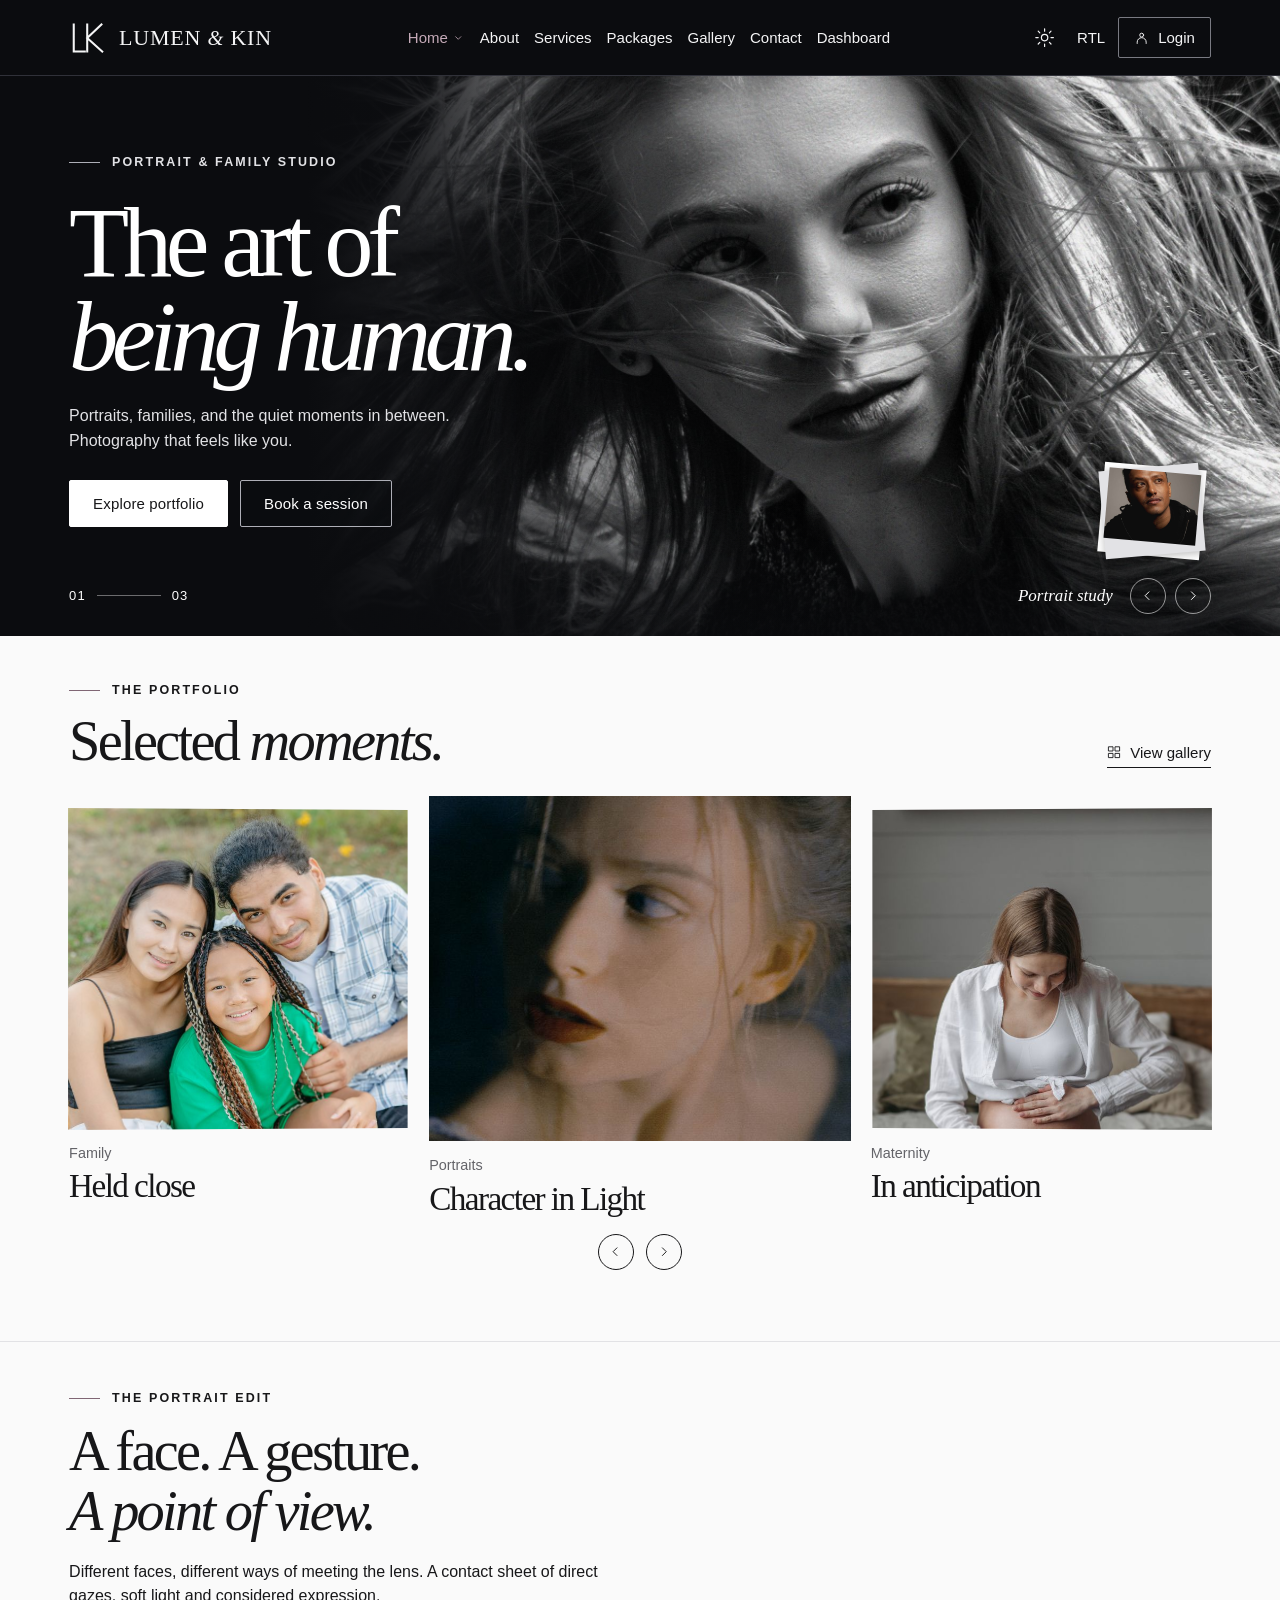
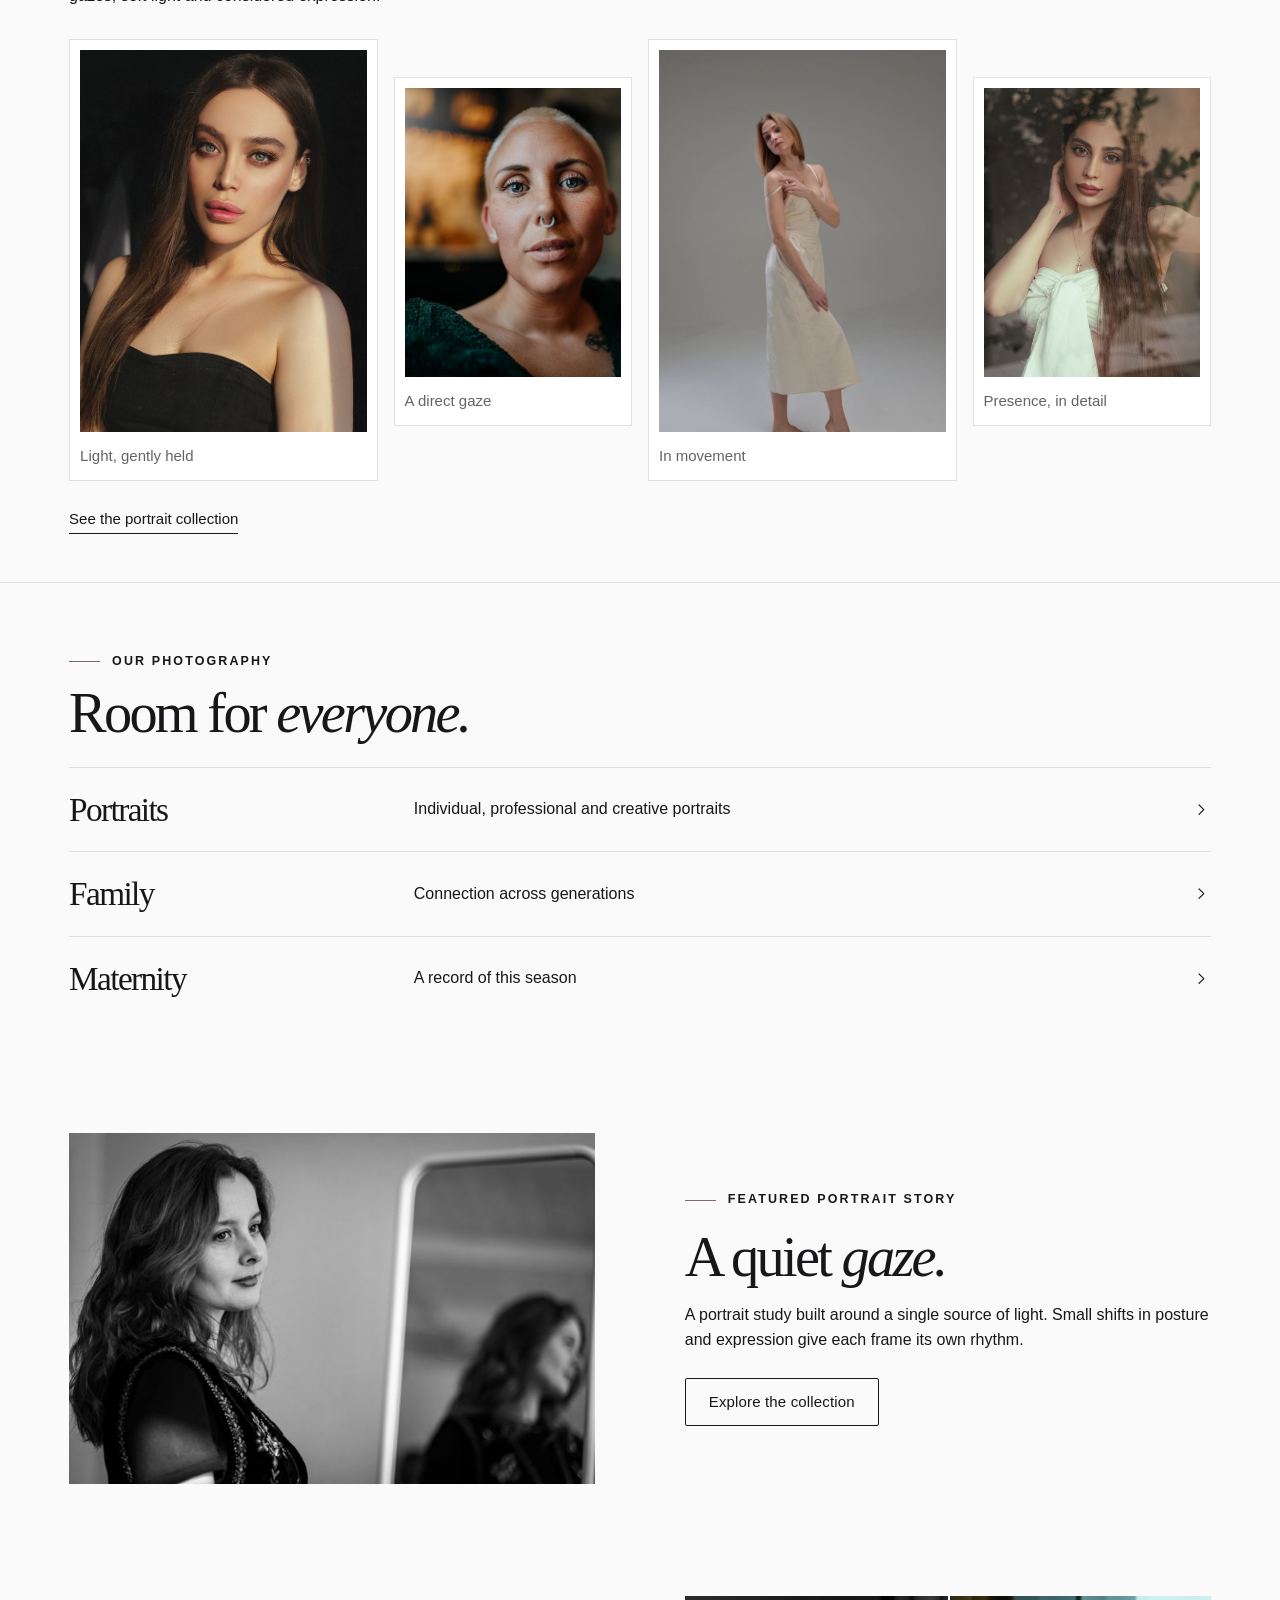
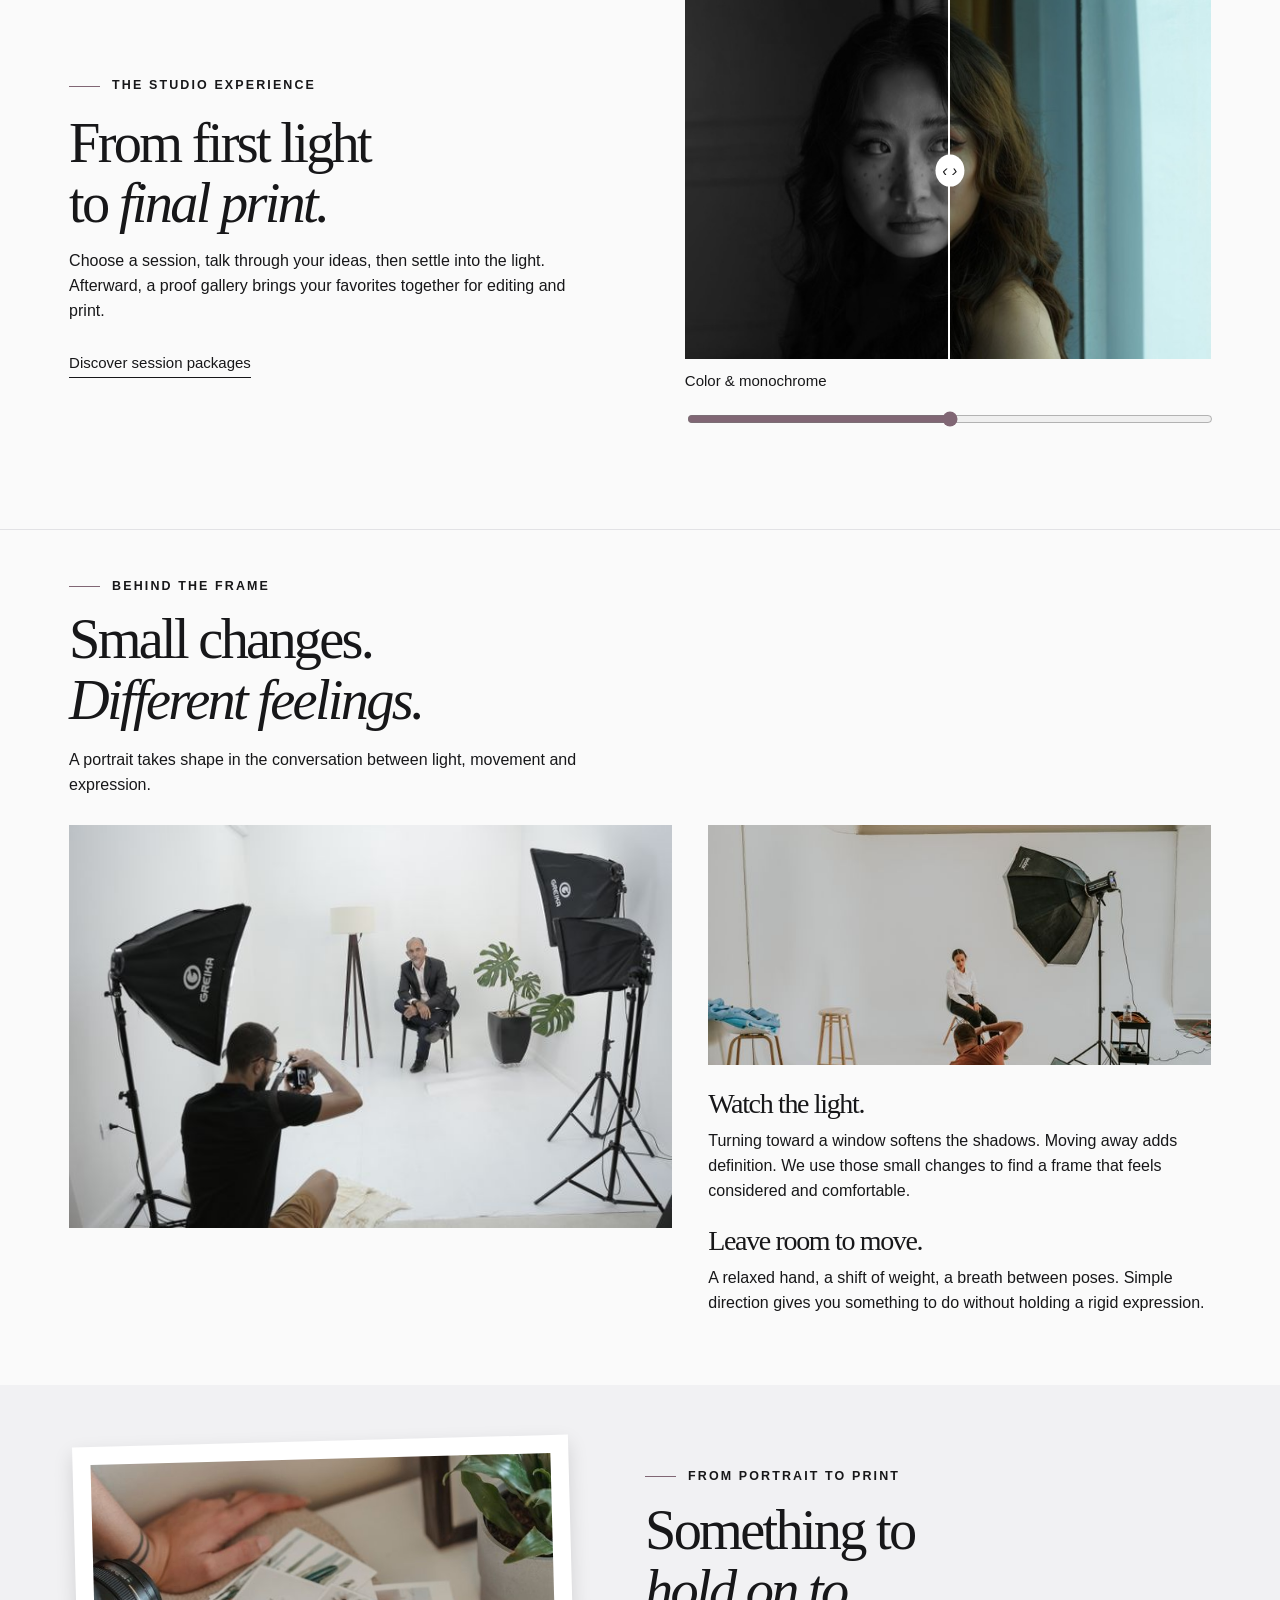
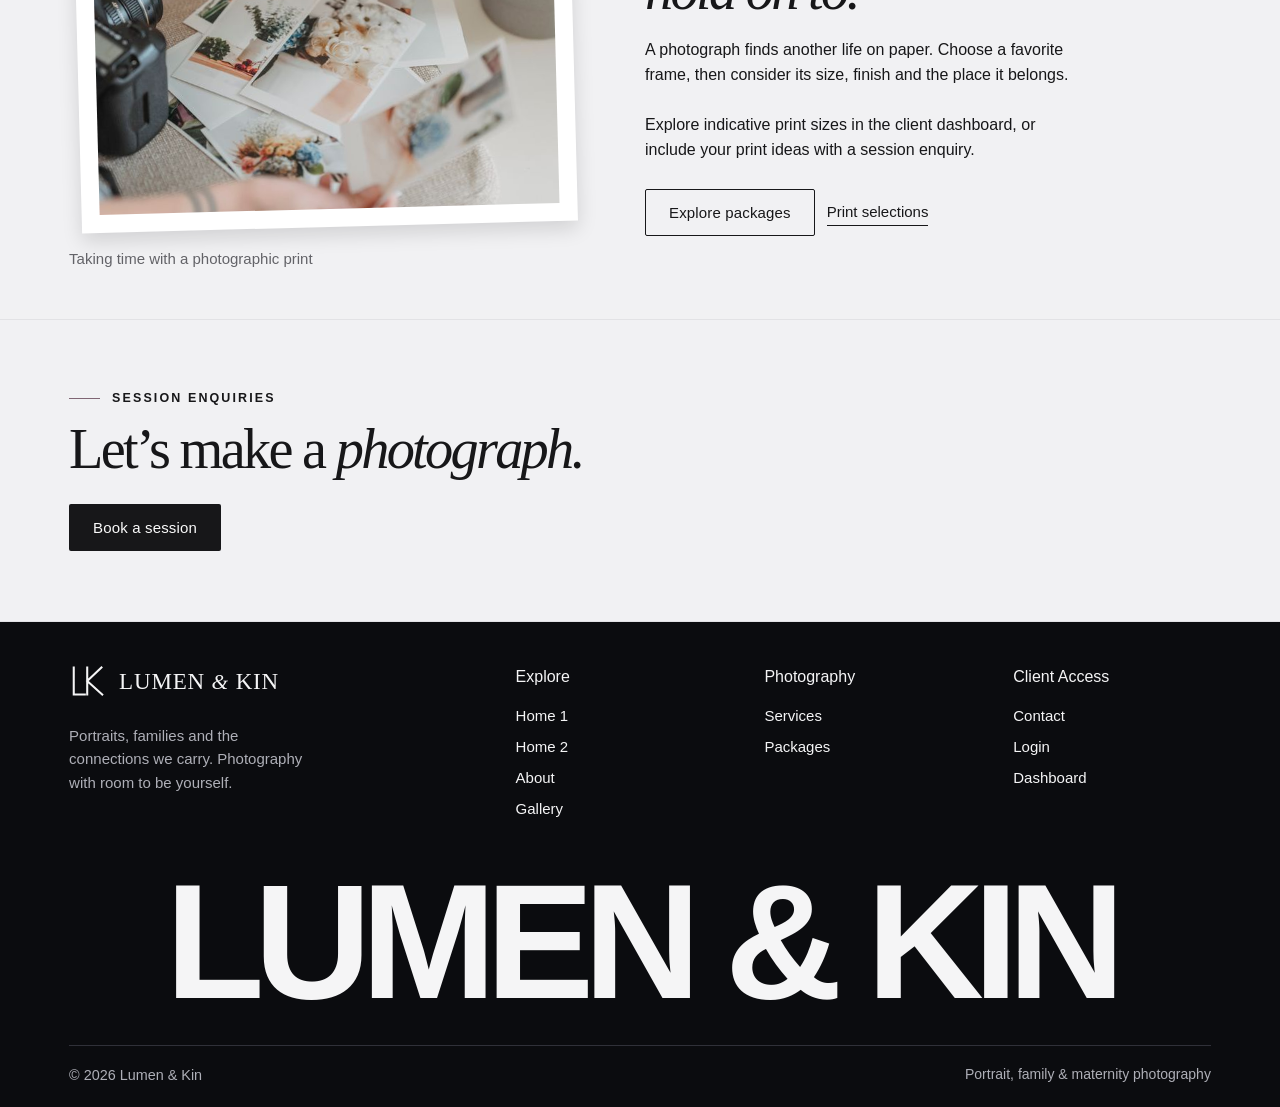
==== commit e476feba: "Fix tablet text softness and responsive image resolution sitewide" ====
--- a/index.html
+++ b/index.html
@@ -10,12 +10,12 @@
     />
     <link rel="icon" href="assets/icons/mark.svg?v=20261124logo" />
     <link rel="stylesheet" href="assets/css/style.css?v=20261124logo" />
-    <link rel="stylesheet" href="assets/css/homepages.css?v=20261124" />
+    <link rel="stylesheet" href="assets/css/homepages.css?v=20261124sharp" />
     <link rel="stylesheet" href="assets/css/gallery.css?v=20261124" />
-    <link rel="stylesheet" href="assets/css/refinement.css?v=20261124" />
+    <link rel="stylesheet" href="assets/css/refinement.css?v=20261124sharp" />
     <script src="assets/js/prefs.js?v=20261124"></script>
     <link rel="stylesheet" href="assets/css/footer.css?v=20261124" />
-    <link rel="stylesheet" href="assets/css/corrections.css?v=20261124logo" />
+    <link rel="stylesheet" href="assets/css/corrections.css?v=20261124sharp" />
   </head>
   <body data-page="home">
     <header>
@@ -159,9 +159,10 @@
           decoding="async"
           srcset="
             assets/images/portraits/hero-small.jpg  640w,
-            assets/images/portraits/hero.jpg       2000w
+            assets/images/portraits/hero.jpg       2000w,
+            assets/images/portraits/hero-large.jpg 3200w
           "
-          sizes="(max-width:740px) 100vw, 50vw"
+          sizes="(max-width:380px) 800px, (max-width:740px) 780px, max(76vw, 915px)"
           width="2000"
           height="1183"
         />
@@ -197,7 +198,7 @@
               assets/images/refined/r-portrait18-small.jpg  640w,
               assets/images/refined/r-portrait18.jpg       1600w
             "
-            sizes="(max-width:740px) 100vw, 50vw"
+            sizes="150px"
             width="1600"
             height="2400"
           />
@@ -269,7 +270,7 @@
                 assets/images/refined/r-family02-small.jpg  640w,
                 assets/images/refined/r-family02.jpg       1600w
               "
-              sizes="(max-width:740px) 100vw, 50vw"
+              sizes="(max-width:740px) max(100vw, 500px), 50vw"
               width="1600"
               height="2400"
             /><small>Family</small>
@@ -285,7 +286,7 @@
                 assets/images/refined/r-portrait01-small.jpg  640w,
                 assets/images/refined/r-portrait01.jpg       1600w
               "
-              sizes="(max-width:740px) 100vw, 50vw"
+              sizes="(max-width:740px) max(100vw, 500px), 50vw"
               width="1600"
               height="2142"
             /><small>Portraits</small>
@@ -301,7 +302,7 @@
                 assets/images/refined/r-maternity02-small.jpg  640w,
                 assets/images/refined/r-maternity02.jpg       1600w
               "
-              sizes="(max-width:740px) 100vw, 50vw"
+              sizes="(max-width:740px) max(100vw, 500px), 50vw"
               width="1600"
               height="2397"
             /><small>Maternity</small>
@@ -513,7 +514,8 @@
               decoding="async"
               srcset="
                 assets/images/portraits/portrait-small.jpg  640w,
-                assets/images/portraits/portrait.jpg       1100w
+                assets/images/portraits/portrait.jpg       1100w,
+                assets/images/portraits/portrait-large.jpg 2400w
               "
               sizes="(max-width:740px) 100vw, 50vw"
               width="1100"
@@ -526,7 +528,8 @@
               decoding="async"
               srcset="
                 assets/images/portraits/portrait-small.jpg  640w,
-                assets/images/portraits/portrait.jpg       1100w
+                assets/images/portraits/portrait.jpg       1100w,
+                assets/images/portraits/portrait-large.jpg 2400w
               "
               sizes="(max-width:740px) 100vw, 50vw"
               width="1100"
@@ -559,7 +562,8 @@
             decoding="async"
             srcset="
               assets/images/studio/session-wide-small.jpg  640w,
-              assets/images/studio/session-wide.jpg       1400w
+              assets/images/studio/session-wide.jpg       1400w,
+              assets/images/studio/session-wide-large.jpg 2400w
             "
             sizes="(max-width:740px) 100vw, 50vw"
             width="1400"
@@ -574,7 +578,8 @@
               decoding="async"
               srcset="
                 assets/images/studio/session-light-small.jpg  640w,
-                assets/images/studio/session-light.jpg       1400w
+                assets/images/studio/session-light.jpg       1400w,
+                assets/images/studio/session-light-large.jpg 2400w
               "
               sizes="(max-width:740px) 100vw, 50vw"
               width="1400"
@@ -597,20 +602,23 @@
       </section>
       <section class="wrap print-feature">
         <figure class="physical-print">
-          <img
-            src="assets/images/studio/print-table.jpg"
-            alt="Hands reviewing photographic prints on a desk"
-            class=""
-            loading="lazy"
-            decoding="async"
-            srcset="
-              assets/images/studio/print-table-small.jpg  640w,
-              assets/images/studio/print-table.jpg       1400w
-            "
-            sizes="(max-width:740px) 100vw, 50vw"
-            width="1400"
-            height="2100"
-          />
+          <div class="print-paper">
+            <img
+              src="assets/images/studio/print-table.jpg"
+              alt="Hands reviewing photographic prints on a desk"
+              class=""
+              loading="lazy"
+              decoding="async"
+              srcset="
+                assets/images/studio/print-table-small.jpg  640w,
+                assets/images/studio/print-table.jpg       1400w,
+                assets/images/studio/print-table-large.jpg 1600w
+              "
+              sizes="(max-width:740px) 100vw, 50vw"
+              width="1400"
+              height="2100"
+            />
+          </div>
           <figcaption>Taking time with a photographic print</figcaption>
         </figure>
         <div class="print-copy">
@@ -742,10 +750,10 @@
         </button>
       </div>
     </dialog>
-    <script defer src="assets/js/site-config.js?v=20261124"></script>
+    <script defer src="assets/js/site-config.js?v=20261124sharp"></script>
     <script defer src="assets/js/catalog.js?v=20261124"></script>
     <script defer src="assets/js/main.js?v=20261124"></script>
-    <script defer src="assets/js/gallery.js?v=20261124"></script>
-    <script defer src="assets/js/homepages.js?v=20261124"></script>
+    <script defer src="assets/js/gallery.js?v=20261124sharp"></script>
+    <script defer src="assets/js/homepages.js?v=20261124sharp"></script>
   </body>
 </html>
--- a/assets/css/homepages.css
+++ b/assets/css/homepages.css
@@ -116,7 +116,6 @@
   grid-template-columns: 1fr 1.24fr 1fr;
   align-items: center;
   gap: 20px;
-  perspective: 1300px;
   touch-action: pan-y;
 }
 .film a {
@@ -129,11 +128,11 @@
   object-position: center 33%;
   background: var(--card);
 }
-.film a:first-child {
-  transform: rotateY(3deg);
-}
-.film a:last-child {
-  transform: rotateY(-3deg);
+.film a:first-child img {
+  transform: perspective(1300px) rotateY(3deg);
+}
+.film a:last-child img {
+  transform: perspective(1300px) rotateY(-3deg);
 }
 .film a:nth-child(2) img {
   height: clamp(245px, 27vw, 450px);
@@ -279,7 +278,6 @@
   }
   .film a {
     display: none !important;
-    transform: none !important;
   }
   .film a:nth-child(2) {
     display: block !important;
@@ -390,3 +388,10 @@
     mask-image: linear-gradient(0deg, transparent, #000 25%);
   }
 }
+
+@media (max-width: 1180px) {
+  .film a:first-child img,
+  .film a:last-child img {
+    transform: none;
+  }
+}
--- a/assets/css/refinement.css
+++ b/assets/css/refinement.css
@@ -79,7 +79,7 @@
   background: var(--card);
   padding-block: 48px;
 }
-.physical-print {
+.print-paper {
   padding: clamp(18px, 3vw, 46px);
   background: #fff;
   transform: rotate(-2deg);
@@ -92,7 +92,7 @@
   height: auto;
 }
 .physical-print figcaption {
-  color: #636368;
+  color: var(--muted);
   margin-top: 20px;
 }
 .family-chapters {
--- a/assets/css/corrections.css
+++ b/assets/css/corrections.css
@@ -5,7 +5,7 @@
   gap: clamp(30px, 5vw, 80px);
   align-items: center;
 }
-.print-feature .physical-print {
+.print-feature .physical-print .print-paper {
   margin: 8px;
   padding: 18px;
   transform: rotate(-1.5deg);
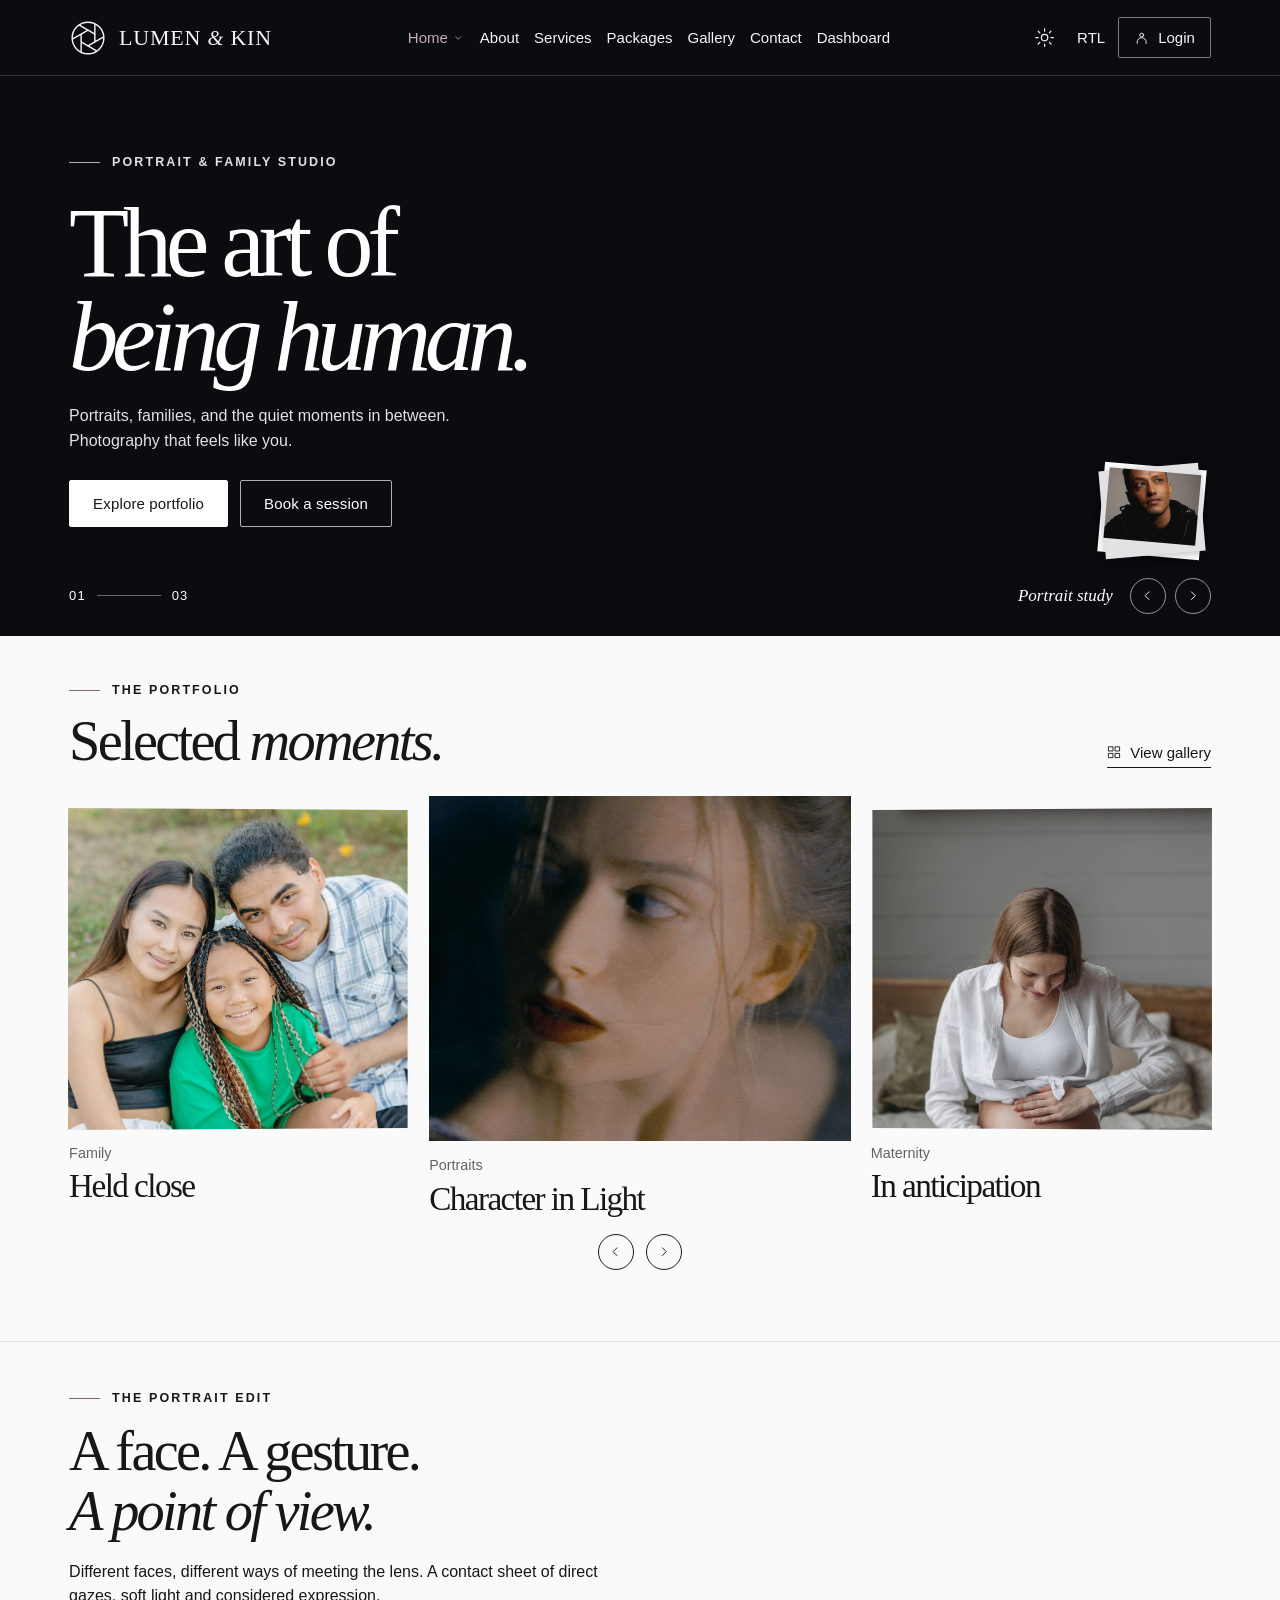
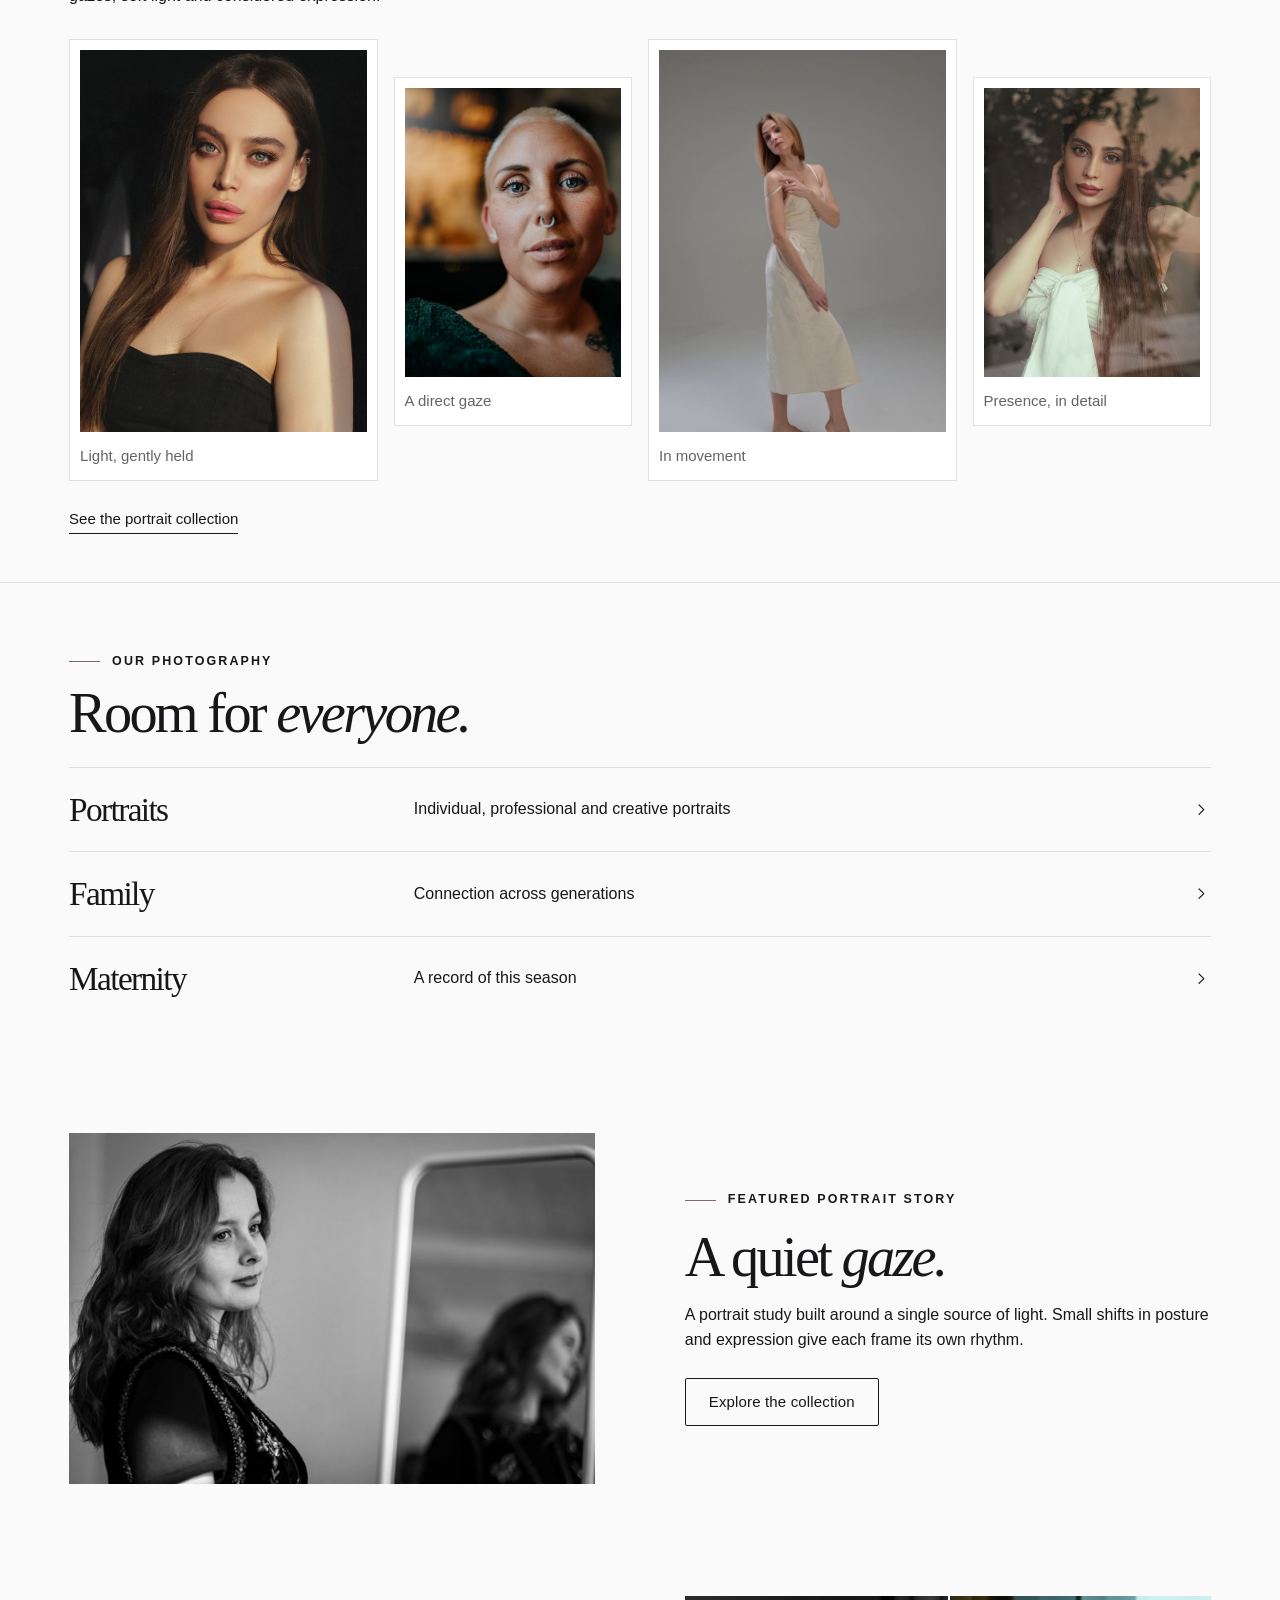
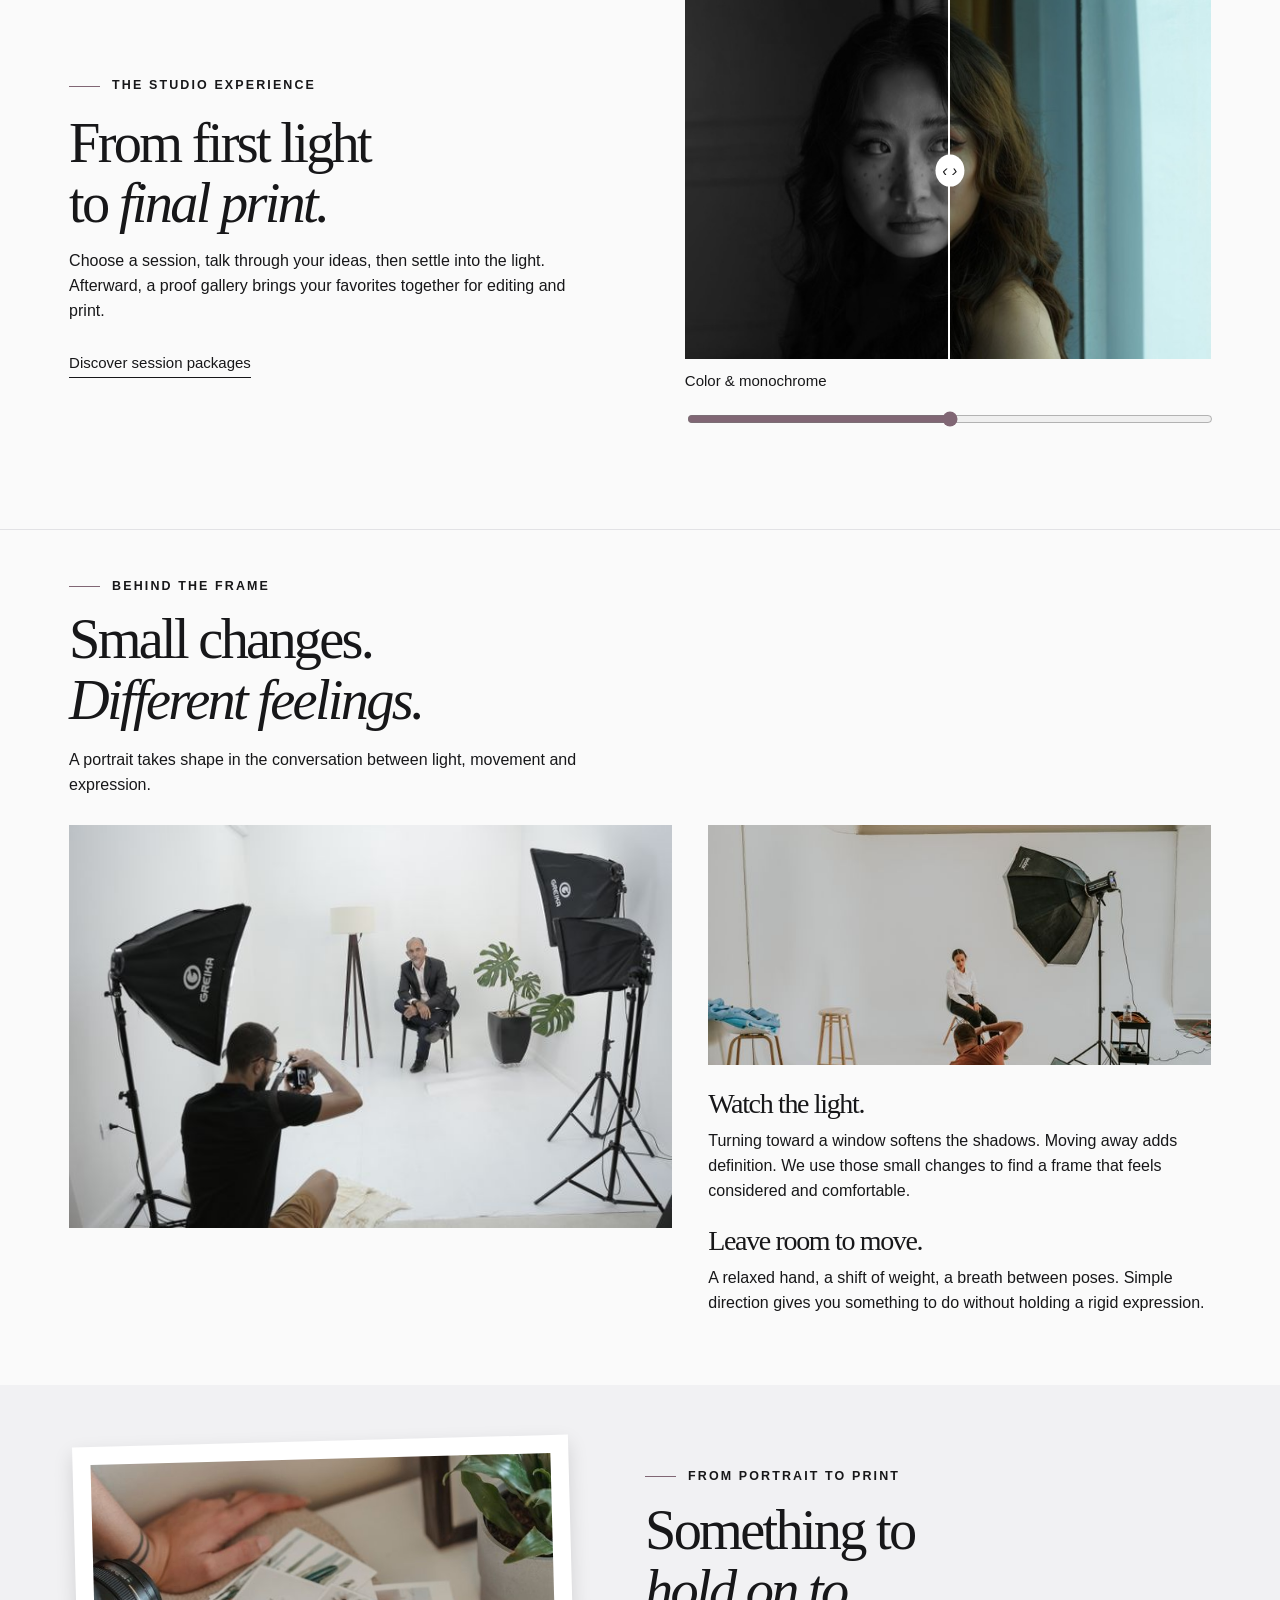
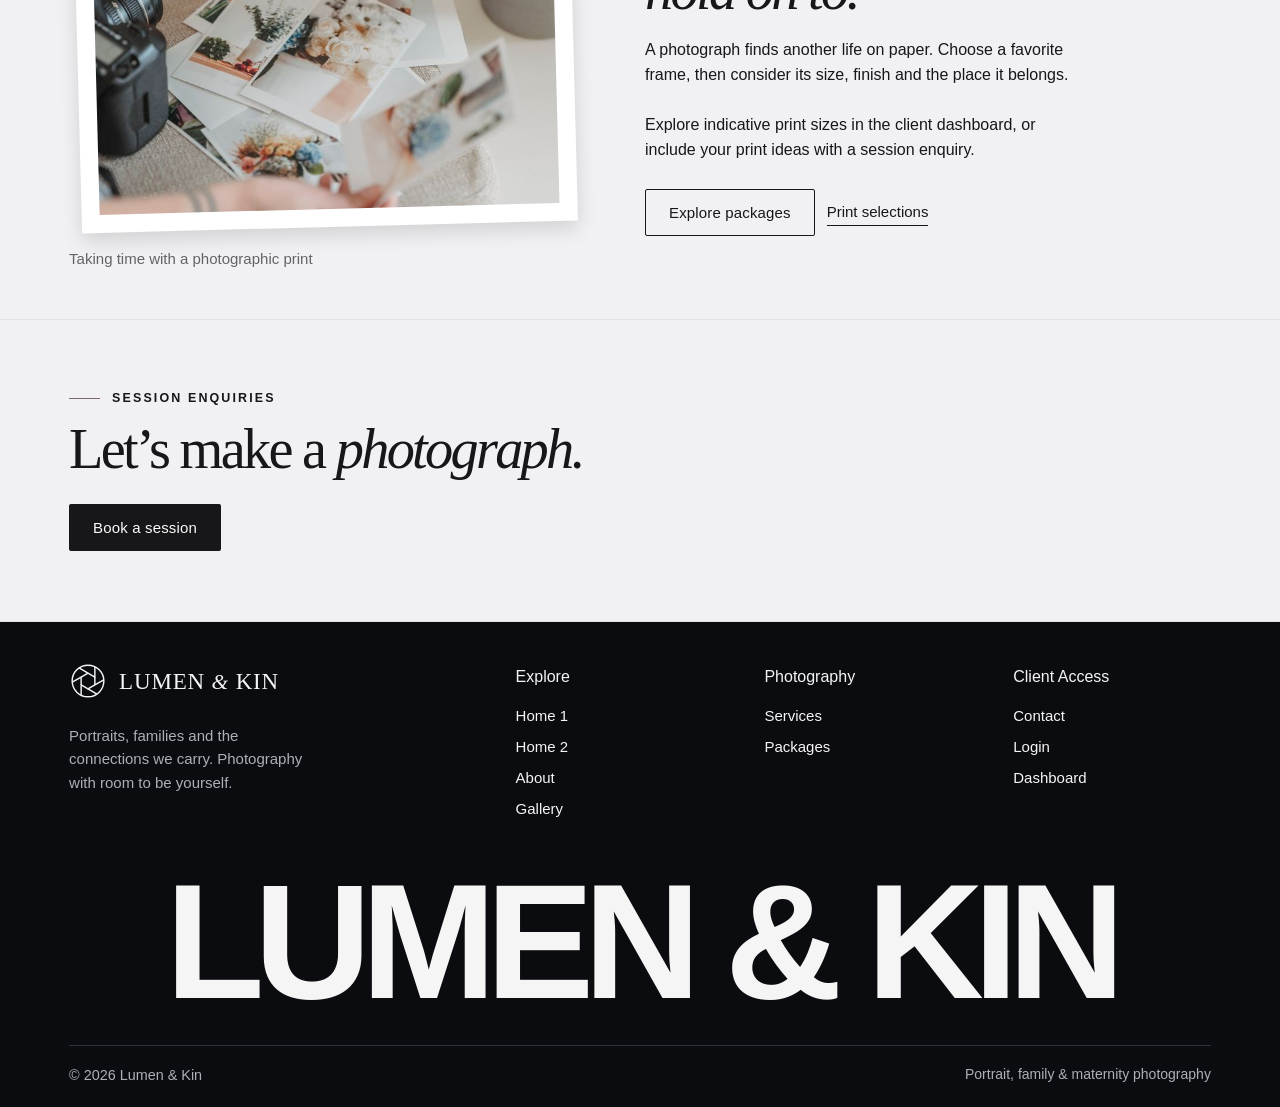
==== commit 0c86858b: "Refresh studio branding with a custom aperture logo" ====
--- a/index.html
+++ b/index.html
@@ -8,11 +8,11 @@
       name="description"
       content="Portrait, family and maternity photography at Lumen &amp; Kin."
     />
-    <link rel="icon" href="assets/icons/mark.svg?v=20261124logo" />
-    <link rel="stylesheet" href="assets/css/style.css?v=20261124logo" />
+    <link rel="icon" href="assets/icons/mark.svg?v=20261125aperture" />
+    <link rel="stylesheet" href="assets/css/style.css?v=20261125forms" />
     <link rel="stylesheet" href="assets/css/homepages.css?v=20261124sharp" />
     <link rel="stylesheet" href="assets/css/gallery.css?v=20261124" />
-    <link rel="stylesheet" href="assets/css/refinement.css?v=20261124sharp" />
+    <link rel="stylesheet" href="assets/css/refinement.css?v=20261125craft" />
     <script src="assets/js/prefs.js?v=20261124"></script>
     <link rel="stylesheet" href="assets/css/footer.css?v=20261124" />
     <link rel="stylesheet" href="assets/css/corrections.css?v=20261124sharp" />
@@ -21,7 +21,9 @@
     <header>
       <a class="brand" href="index.html" aria-label="Lumen &amp; Kin home"
         ><svg aria-hidden="true" viewBox="0 0 48 48" fill="none">
-          <use href="assets/icons/brand-mark.svg#monogram"></use></svg
+          <use
+            href="assets/icons/brand-mark.svg?v=20261125aperture#studio-mark"
+          ></use></svg
         ><span aria-hidden="true">LUMEN <i>&amp;</i> KIN</span></a
       >
       <nav>
@@ -103,7 +105,9 @@
       <div class="drawer-head">
         <a class="brand" href="index.html" aria-label="Lumen &amp; Kin home"
           ><svg aria-hidden="true" viewBox="0 0 48 48" fill="none">
-            <use href="assets/icons/brand-mark.svg#monogram"></use></svg
+            <use
+              href="assets/icons/brand-mark.svg?v=20261125aperture#studio-mark"
+            ></use></svg
           ><span aria-hidden="true">LUMEN <i>&amp;</i> KIN</span></a
         ><button class="icon" data-close aria-label="Close navigation">
           <svg
@@ -557,7 +561,7 @@
           <img
             src="assets/images/studio/session-wide.jpg"
             alt="Photographer working with a model during a portrait session"
-            class=""
+            class="craft-photo-wide"
             loading="lazy"
             decoding="async"
             srcset="
@@ -568,29 +572,30 @@
             sizes="(max-width:740px) 100vw, 50vw"
             width="1400"
             height="933"
+          /><img
+            src="assets/images/studio/session-light.jpg"
+            alt="A model during a studio photography session"
+            class="craft-photo-light"
+            loading="lazy"
+            decoding="async"
+            srcset="
+              assets/images/studio/session-light-small.jpg  640w,
+              assets/images/studio/session-light.jpg       1400w,
+              assets/images/studio/session-light-large.jpg 2400w
+            "
+            sizes="(max-width:740px) 100vw, 50vw"
+            width="1400"
+            height="933"
           />
-          <div>
-            <img
-              src="assets/images/studio/session-light.jpg"
-              alt="A model during a studio photography session"
-              class=""
-              loading="lazy"
-              decoding="async"
-              srcset="
-                assets/images/studio/session-light-small.jpg  640w,
-                assets/images/studio/session-light.jpg       1400w,
-                assets/images/studio/session-light-large.jpg 2400w
-              "
-              sizes="(max-width:740px) 100vw, 50vw"
-              width="1400"
-              height="933"
-            />
+          <div class="craft-notes craft-light">
             <h3>Watch the light.</h3>
             <p>
               Turning toward a window softens the shadows. Moving away adds
               definition. We use those small changes to find a frame that feels
               considered and comfortable.
             </p>
+          </div>
+          <div class="craft-notes craft-movement">
             <h3>Leave room to move.</h3>
             <p>
               A relaxed hand, a shift of weight, a breath between poses. Simple
@@ -652,7 +657,9 @@
         <div class="footer-studio">
           <a class="brand" href="index.html" aria-label="Lumen &amp; Kin home"
             ><svg aria-hidden="true" viewBox="0 0 48 48" fill="none">
-              <use href="assets/icons/brand-mark.svg#monogram"></use></svg
+              <use
+                href="assets/icons/brand-mark.svg?v=20261125aperture#studio-mark"
+              ></use></svg
             ><span aria-hidden="true">LUMEN <i>&amp;</i> KIN</span></a
           >
           <p>
@@ -755,5 +762,6 @@
     <script defer src="assets/js/main.js?v=20261124"></script>
     <script defer src="assets/js/gallery.js?v=20261124sharp"></script>
     <script defer src="assets/js/homepages.js?v=20261124sharp"></script>
+    <script defer src="assets/js/form-controls.js?v=20261125forms"></script>
   </body>
 </html>
--- a/assets/css/style.css
+++ b/assets/css/style.css
@@ -399,9 +399,12 @@
   margin: 14px 0;
 }
 .packages strong {
-  font:
-    32px Georgia,
-    serif;
+  font-family: inherit;
+  font-size: 2rem;
+  font-weight: 400;
+  line-height: 1.2;
+  font-variant-numeric: lining-nums tabular-nums;
+  letter-spacing: normal;
 }
 .choice {
   border: 1px solid var(--line);
@@ -582,3 +585,78 @@
     scroll-behavior: auto !important;
   }
 }
+
+/* Shared form menus stay attached to their field at every screen size. */
+.formgrid > *,
+.formgrid label {
+  min-width: 0;
+}
+.select-trigger {
+  display: flex;
+  align-items: center;
+  justify-content: space-between;
+  gap: 12px;
+  width: 100%;
+  min-height: 50px;
+  margin-top: 6px;
+  padding: 12px;
+  border: 1px solid var(--line);
+  border-radius: 2px;
+  background: var(--paper);
+  color: var(--ink);
+  font: inherit;
+  text-align: start;
+  line-height: 1.5;
+}
+.select-trigger::after {
+  content: "";
+  flex: 0 0 8px;
+  height: 8px;
+  border-inline-end: 1.5px solid currentColor;
+  border-bottom: 1.5px solid currentColor;
+  transform: translateY(-2px) rotate(45deg);
+}
+.select-menu {
+  position: fixed;
+  z-index: 3000;
+  overflow-y: auto;
+  overscroll-behavior: contain;
+  padding: 4px;
+  border: 1px solid var(--line);
+  border-radius: 4px;
+  background: var(--paper);
+  color: var(--ink);
+  box-shadow: 0 8px 24px #0003;
+  font:
+    16px/1.5 "Helvetica Neue",
+    Arial,
+    sans-serif;
+  text-align: start;
+}
+.select-option {
+  min-height: 44px;
+  padding: 10px 12px;
+  overflow-wrap: anywhere;
+  cursor: pointer;
+}
+.select-option[aria-selected="true"] {
+  font-weight: 600;
+}
+.select-option.is-active,
+.select-option:not([aria-disabled="true"]):hover {
+  background: var(--card);
+  outline: 1px solid var(--accent);
+  outline-offset: -1px;
+}
+.select-option[aria-disabled="true"] {
+  opacity: 0.45;
+  cursor: default;
+}
+@media (max-width: 1180px) {
+  input,
+  select,
+  textarea,
+  .select-trigger {
+    font-size: 16px;
+  }
+}
--- a/assets/css/refinement.css
+++ b/assets/css/refinement.css
@@ -53,21 +53,38 @@
 .craft-spread {
   display: grid;
   grid-template-columns: 1.2fr 1fr;
-  gap: 36px;
+  column-gap: 36px;
+  row-gap: 0;
   align-items: start;
 }
-.craft-spread > img {
+.craft-photo-wide {
   width: 100%;
   height: auto;
   max-height: 680px;
   object-fit: contain;
 }
-.craft-spread > div > img {
+.craft-photo-light {
   width: 100%;
   height: 240px;
   object-fit: cover;
   object-position: center 30%;
   margin-bottom: 24px;
+}
+.craft-photo-wide {
+  grid-column: 1;
+  grid-row: 1/4;
+}
+.craft-photo-light {
+  grid-column: 2;
+  grid-row: 1;
+}
+.craft-light {
+  grid-column: 2;
+  grid-row: 2;
+}
+.craft-movement {
+  grid-column: 2;
+  grid-row: 3;
 }
 .craft h3 {
   font-size: 28px;
@@ -180,9 +197,6 @@
   font-size: 22px;
 }
 @media (max-width: 1024px) {
-  .craft-spread {
-    gap: 24px;
-  }
   .contact-sheet {
     grid-template-columns: repeat(2, minmax(0, 1fr));
   }
@@ -219,18 +233,6 @@
     font-size: 14px;
     line-height: 1.4;
   }
-  .craft-spread {
-    grid-template-columns: 1fr;
-    gap: 24px;
-  }
-  .craft-spread > img {
-    max-height: 420px;
-  }
-  .craft-spread > div > img {
-    height: auto;
-    max-height: 360px;
-    object-fit: contain;
-  }
   .chapter-sequence {
     grid-template-columns: 1fr;
     gap: 24px;
@@ -280,3 +282,54 @@
     margin-bottom: 20px;
   }
 }
+
+@media (min-width: 741px) and (max-width: 1180px) {
+  .craft-spread {
+    grid-template-columns: 1fr 1fr;
+    gap: 22px 24px;
+  }
+  .craft-photo-wide,
+  .craft-photo-light {
+    grid-row: 1;
+    height: auto;
+    margin: 0;
+  }
+  .craft-photo-wide,
+  .craft-light {
+    grid-column: 1;
+  }
+  .craft-photo-light,
+  .craft-movement {
+    grid-column: 2;
+  }
+  .craft-light,
+  .craft-movement {
+    grid-row: 2;
+  }
+}
+@media (max-width: 740px) {
+  .craft-spread {
+    grid-template-columns: 1fr;
+    gap: 20px;
+  }
+  .craft-photo-wide,
+  .craft-photo-light,
+  .craft-light,
+  .craft-movement {
+    grid-column: 1;
+  }
+  .craft-photo-wide {
+    grid-row: 1;
+  }
+  .craft-light {
+    grid-row: 2;
+  }
+  .craft-photo-light {
+    grid-row: 3;
+    height: auto;
+    margin: 0;
+  }
+  .craft-movement {
+    grid-row: 4;
+  }
+}
